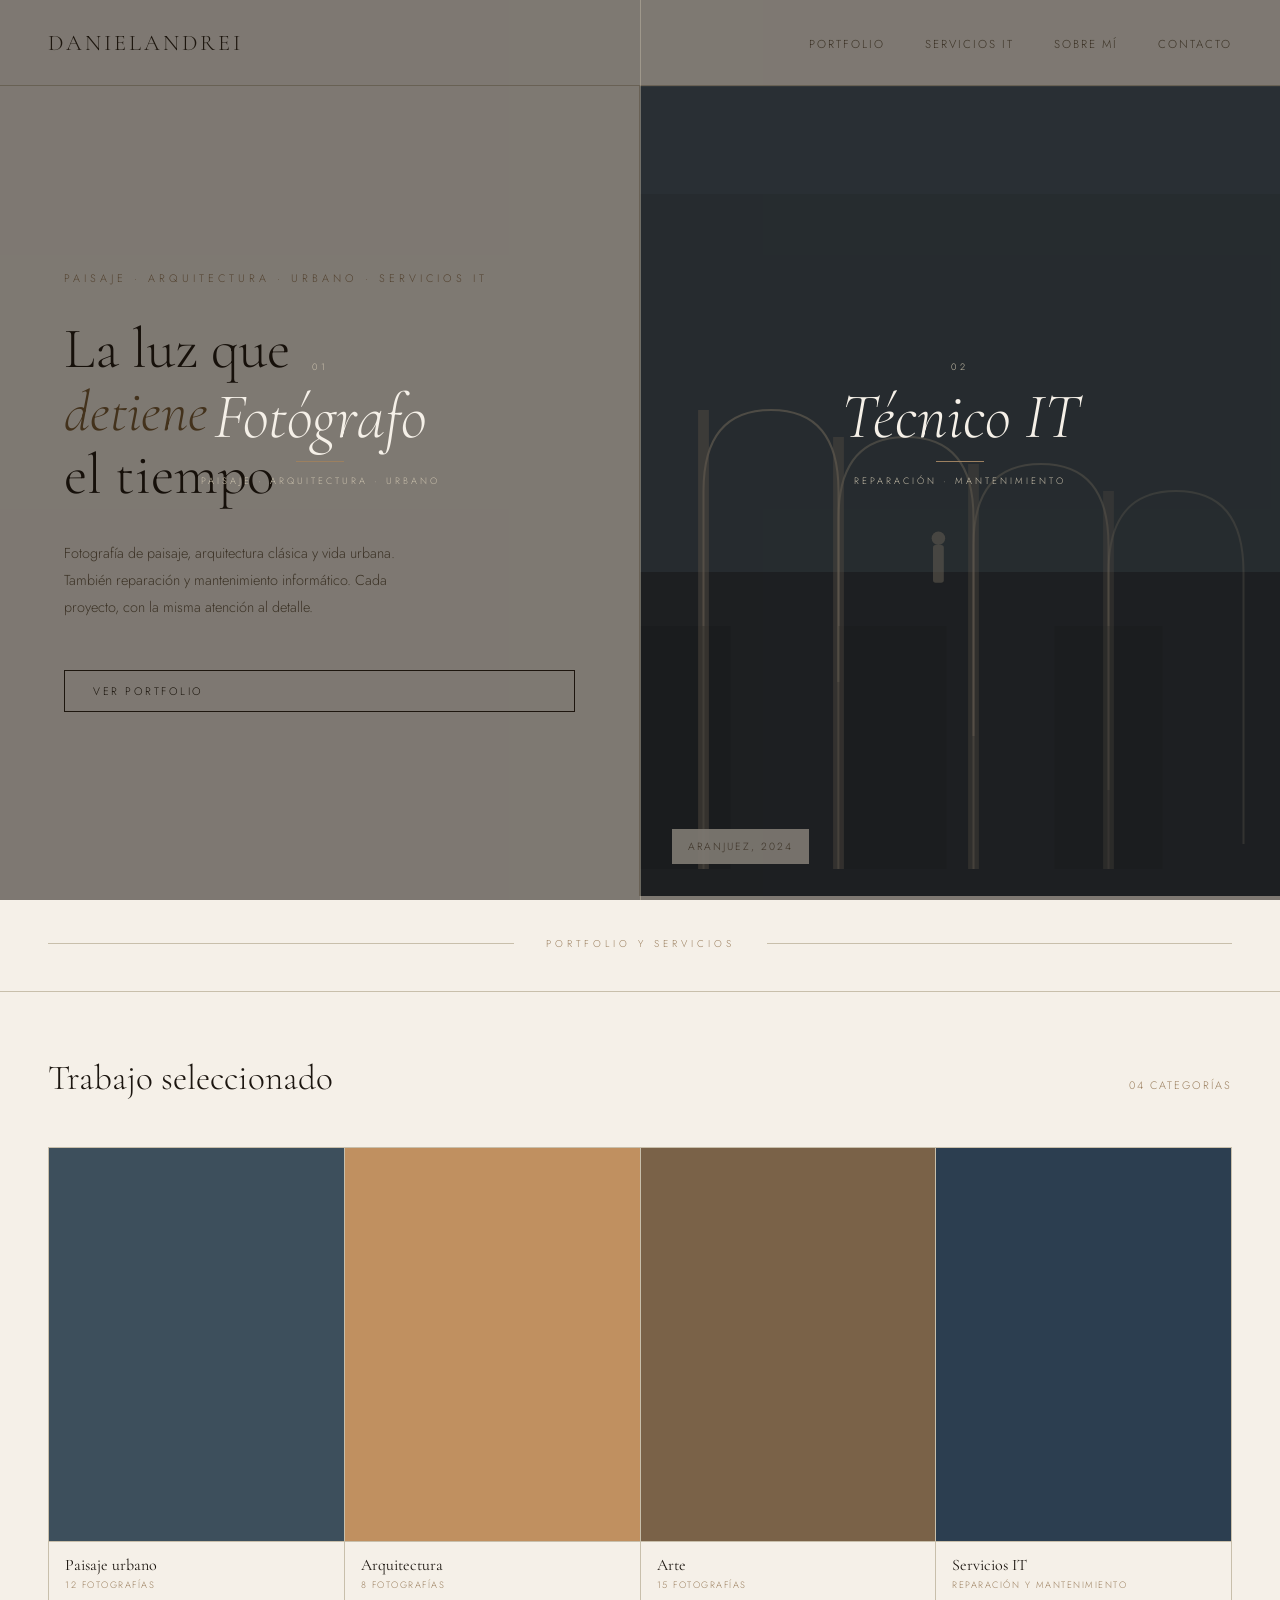
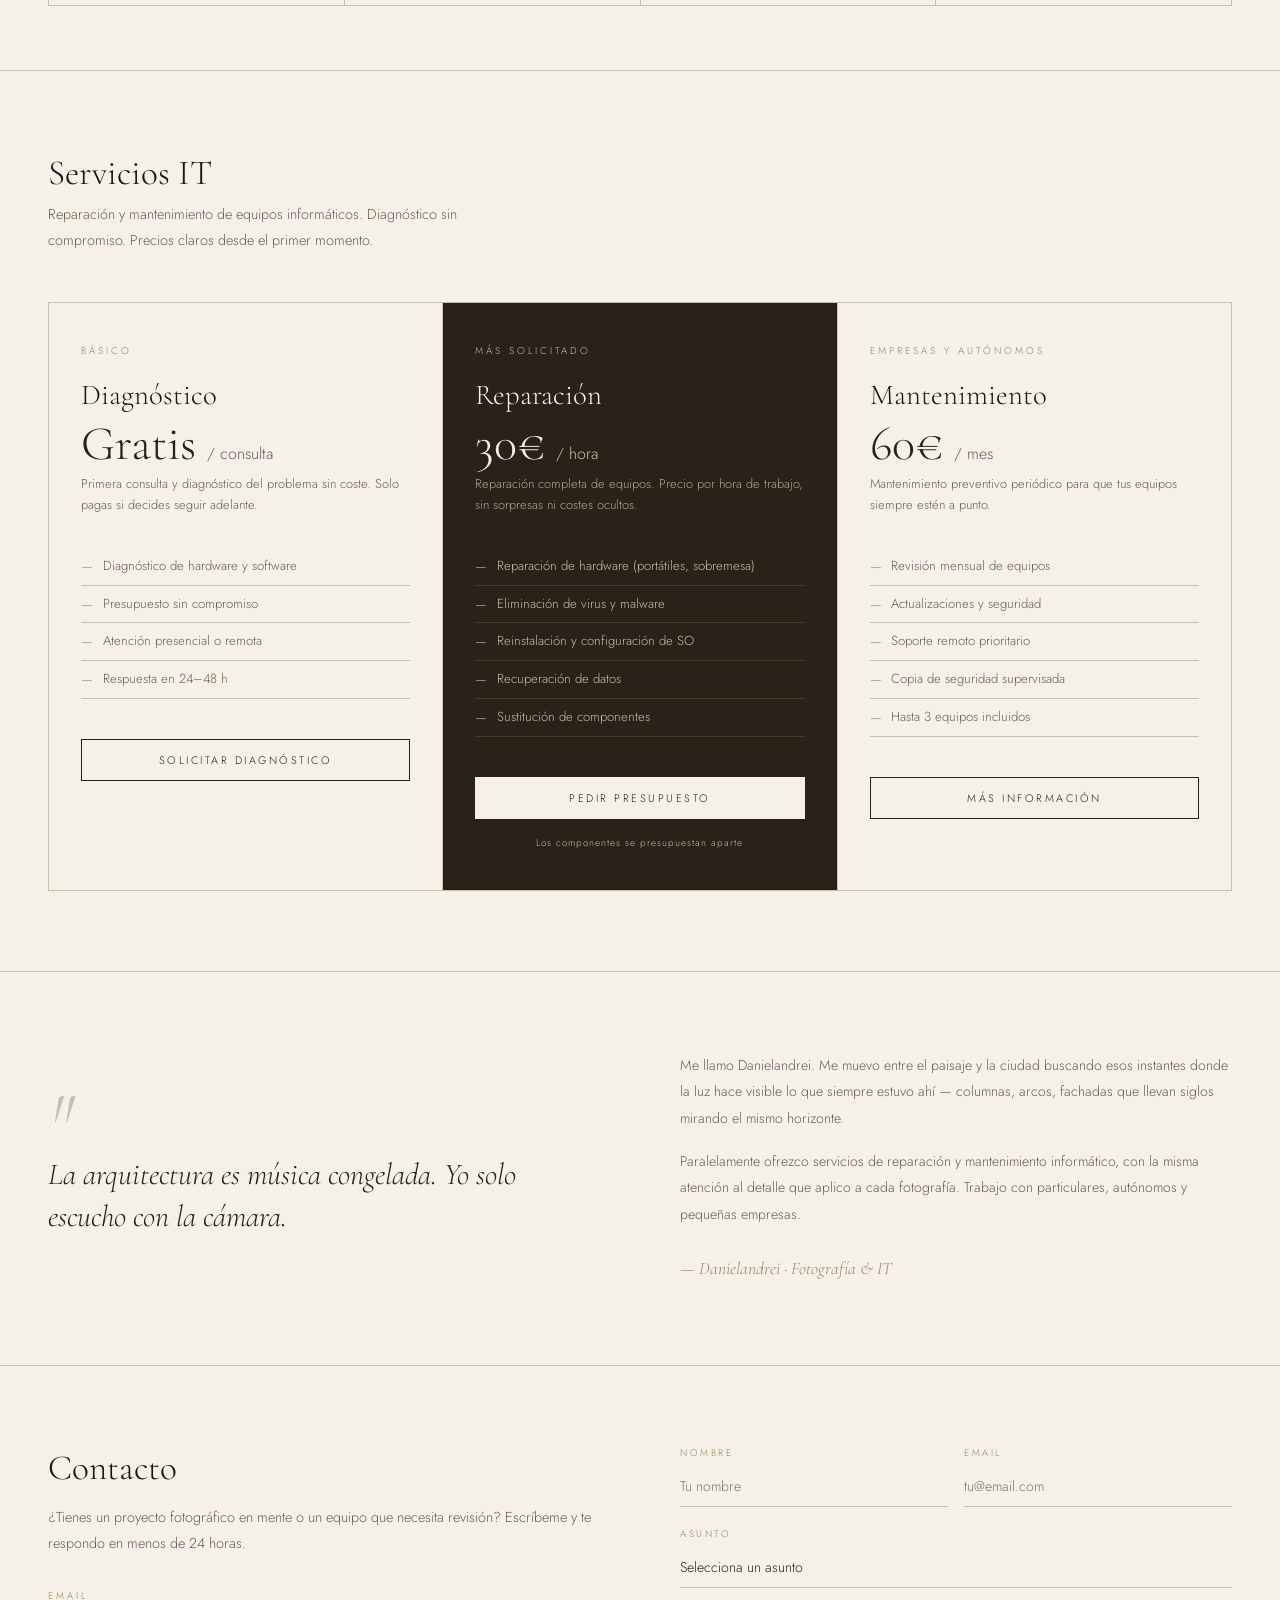
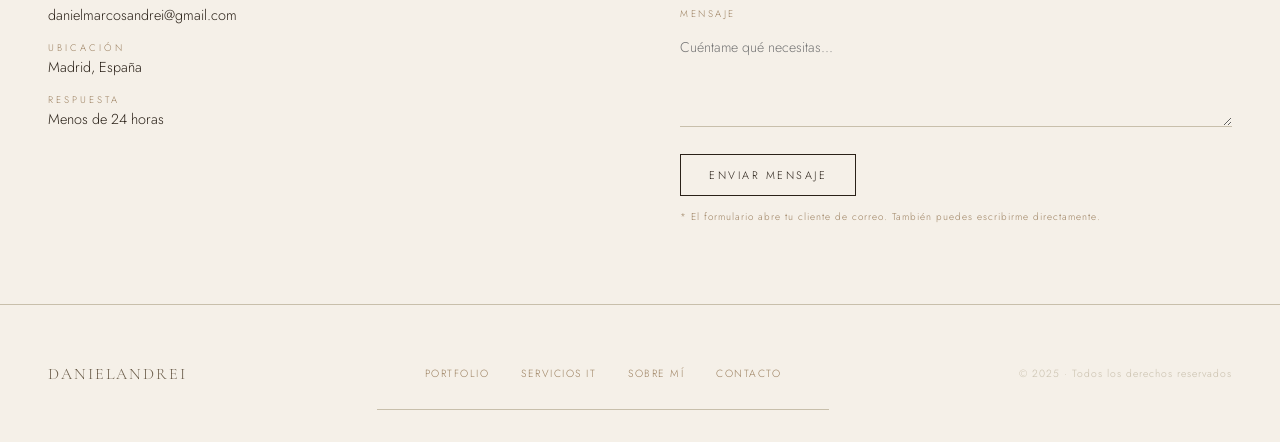
==== index.html @ fd605a36 "Photos" ====
<!DOCTYPE html>
<html lang="es">
<head>
  <meta charset="UTF-8" />
  <meta name="viewport" content="width=device-width, initial-scale=1.0" />
  <title>Danielandrei · Fotografía & Servicios IT</title>
  <meta name="description" content="Fotografía de paisaje, arquitectura y urbano. Servicios IT de reparación y mantenimiento. Danielandrei." />
  <link rel="preconnect" href="https://fonts.googleapis.com" />
  <link rel="preconnect" href="https://fonts.gstatic.com" crossorigin />
  <link href="https://fonts.googleapis.com/css2?family=Cormorant+Garamond:ital,wght@0,300;0,400;0,600;1,300;1,400&family=Jost:wght@300;400&display=swap" rel="stylesheet" />
  <style>
    *, *::before, *::after { margin: 0; padding: 0; box-sizing: border-box; }

    :root {
      --cream: #f5f0e8;
      --ink: #2a2118;
      --ink-light: #1c1610;
      --stone: #c8bfab;
      --warm: #9c8060;
      --sienna: #7a5c35;
      --muted: #6b5d4a;
    }

    html { scroll-behavior: smooth; }

    

    body {
      background: var(--cream);
      color: var(--ink);
      font-family: 'Jost', sans-serif;
      font-weight: 300;
      overflow-x: hidden;
    }

    /* ── NAV ── */
    nav {
      padding: 1.8rem 3rem;
      display: flex;
      justify-content: space-between;
      align-items: center;
      border-bottom: 1px solid var(--stone);
      position: sticky;
      top: 0;
      background: var(--cream);
      z-index: 100;
    }
    .nav-brand {
      font-family: 'Cormorant Garamond', serif;
      font-size: 1.4rem;
      font-weight: 300;
      letter-spacing: 3px;
      text-transform: uppercase;
      color: var(--ink);
      text-decoration: none;
    }
    .nav-links { display: flex; gap: 2.5rem; list-style: none; }
    .nav-links a {
      font-size: 0.72rem;
      letter-spacing: 2px;
      text-transform: uppercase;
      text-decoration: none;
      color: var(--muted);
      transition: color 0.3s;
    }
    .nav-links a:hover { color: var(--ink); }

    /* ── HERO ── */
    .hero {
      display: grid;
      grid-template-columns: 1fr 1fr;
      min-height: 90vh;
    }
    .hero-text {
      display: flex;
      flex-direction: column;
      justify-content: center;
      padding: 5rem 4rem;
      border-right: 1px solid var(--stone);
    }
    .eyebrow {
      font-size: 0.68rem;
      letter-spacing: 4px;
      text-transform: uppercase;
      color: var(--warm);
      margin-bottom: 2rem;
    }
    .hero-title {
      font-family: 'Cormorant Garamond', serif;
      font-size: clamp(2.8rem, 4.5vw, 4.5rem);
      font-weight: 300;
      line-height: 1.1;
      color: var(--ink-light);
      margin-bottom: 2rem;
    }
    .hero-title em { font-style: italic; color: var(--sienna); }
    .hero-desc {
      font-size: 0.9rem;
      line-height: 1.9;
      color: var(--muted);
      max-width: 340px;
      margin-bottom: 3rem;
    }
    .btn {
      display: inline-block;
      padding: 12px 28px;
      border: 1px solid var(--ink);
      font-size: 0.68rem;
      letter-spacing: 2.5px;
      text-transform: uppercase;
      color: var(--ink);
      text-decoration: none;
      cursor: pointer;
      background: transparent;
      transition: background 0.3s, color 0.3s;
      font-family: 'Jost', sans-serif;
      font-weight: 300;
    }
    .btn:hover { background: var(--ink); color: var(--cream); }
    .btn-filled {
      background: var(--ink);
      color: var(--cream);
    }
    .btn-filled:hover { background: #4a3828; border-color: #4a3828; }

    /* Hero visual */
    .hero-visual {
      position: relative;
      overflow: hidden;
      background: #3d4f5c;
      min-height: 500px;
    }
    .arch-svg { width: 100%; height: 100%; position: absolute; inset: 0; }
    .photo-caption {
      position: absolute;
      bottom: 2rem;
      left: 2rem;
      background: rgba(245,240,232,0.92);
      padding: 10px 16px;
      font-size: 0.65rem;
      letter-spacing: 2px;
      text-transform: uppercase;
      color: var(--muted);
    }
    @keyframes archDraw { from { stroke-dashoffset: 600; } to { stroke-dashoffset: 0; } }
    .arch-path {
      stroke-dasharray: 600;
      stroke-dashoffset: 600;
      animation: archDraw 2s ease forwards;
    }
    .arch-path:nth-child(1) { animation-delay: 0.2s; }
    .arch-path:nth-child(2) { animation-delay: 0.4s; }
    .arch-path:nth-child(3) { animation-delay: 0.6s; }
    .arch-path:nth-child(4) { animation-delay: 0.8s; }
    @keyframes scan { from { transform: translateY(-100%); } to { transform: translateY(500%); } }
    .scan-line {
      position: absolute; left: 0; right: 0; height: 1px;
      background: rgba(245,240,232,0.10);
      animation: scan 7s ease-in-out infinite;
      pointer-events: none; z-index: 2;
    }

    /* ── DIVIDER ── */
    .divider {
      padding: 2.5rem 3rem;
      display: flex;
      align-items: center;
      gap: 2rem;
      border-bottom: 1px solid var(--stone);
    }
    .divider-line { flex: 1; height: 1px; background: var(--stone); }
    .divider-text {
      font-size: 0.62rem;
      letter-spacing: 4px;
      text-transform: uppercase;
      color: var(--warm);
      white-space: nowrap;
    }

    /* ── SERIES / CATEGORÍAS ── */
    .series { padding: 4rem 3rem; }
    .series-header {
      display: flex;
      justify-content: space-between;
      align-items: baseline;
      margin-bottom: 3rem;
    }
    .section-title {
      font-family: 'Cormorant Garamond', serif;
      font-size: 2.2rem;
      font-weight: 300;
      color: var(--ink-light);
    }
    .series-count {
      font-size: 0.68rem;
      letter-spacing: 2px;
      text-transform: uppercase;
      color: var(--warm);
    }
    .series-grid {
      display: grid;
      grid-template-columns: repeat(4, 1fr);
      gap: 1px;
      background: var(--stone);
      border: 1px solid var(--stone);
    }
    .series-card {
      position: relative;
      overflow: hidden;
      cursor: pointer;
      background: var(--cream);
    }
    .series-card:hover .card-overlay { opacity: 1; }
    .series-card:hover .color-block { transform: scale(1.04); }
    .color-block {
      width: 100%;
      aspect-ratio: 3/4;
      transition: transform 0.6s ease;
      position: relative;
      overflow: hidden;
    }
    .card-1 .color-block {
      background: url('IMG/Benidorm.jpg') center/cover no-repeat;
      background-color: #3d4f5c;
    }
    .card-2 .color-block {
      background: url('IMG/Arquitectura.jpg') center/cover no-repeat;
      background-color: #c09060;
    }
    .card-3 .color-block {
      background: url('IMG/Fotografo.jpg') center/cover no-repeat;
      background-color: #7a6248;
    }
    .card-4 .color-block {
      background: url('IMG/Tecnico IT.jpg') center/cover no-repeat;
      background-color: #2c3e50;
    }
    .card-pattern { display: none; }
    .card-overlay {
      position: absolute; inset: 0;
      background: rgba(26,19,10,0.65);
      opacity: 0;
      transition: opacity 0.4s ease;
      display: flex; flex-direction: column;
      justify-content: flex-end;
      padding: 1.2rem;
    }
    .card-label {
      font-family: 'Cormorant Garamond', serif;
      font-size: 1.15rem;
      font-style: italic;
      color: var(--cream);
      margin-bottom: 0.3rem;
    }
    .card-sub {
      font-size: 0.58rem;
      letter-spacing: 2px;
      text-transform: uppercase;
      color: var(--stone);
    }
    .card-meta { padding: 0.85rem 1rem; border-top: 1px solid var(--stone); }
    .card-meta-title {
      font-family: 'Cormorant Garamond', serif;
      font-size: 1rem;
      font-weight: 400;
      color: var(--ink-light);
      margin-bottom: 3px;
    }
    .card-meta-sub {
      font-size: 0.58rem;
      letter-spacing: 1.5px;
      text-transform: uppercase;
      color: var(--warm);
    }

    /* ── PRECIOS IT ── */
    .pricing-section {
      padding: 5rem 3rem;
      border-top: 1px solid var(--stone);
    }
    .pricing-header { margin-bottom: 3rem; }
    .pricing-header .section-title { margin-bottom: 0.5rem; }
    .pricing-header p {
      font-size: 0.9rem;
      color: var(--muted);
      line-height: 1.8;
      max-width: 480px;
    }
    .pricing-grid {
      display: grid;
      grid-template-columns: repeat(3, 1fr);
      gap: 1px;
      background: var(--stone);
      border: 1px solid var(--stone);
    }
    .pricing-card {
      background: var(--cream);
      padding: 2.5rem 2rem;
      position: relative;
      transition: background 0.3s;
    }
    .pricing-card:hover { background: #eee8da; }
    .pricing-card.featured {
      background: var(--ink);
      color: var(--cream);
    }
    .pricing-card.featured:hover { background: #3a2e20; }
    .plan-label {
      font-size: 0.62rem;
      letter-spacing: 3px;
      text-transform: uppercase;
      color: var(--warm);
      margin-bottom: 1.2rem;
    }
    .pricing-card.featured .plan-label { color: var(--stone); }
    .plan-name {
      font-family: 'Cormorant Garamond', serif;
      font-size: 1.8rem;
      font-weight: 300;
      margin-bottom: 0.5rem;
      color: var(--ink-light);
    }
    .pricing-card.featured .plan-name { color: var(--cream); }
    .plan-price {
      font-family: 'Cormorant Garamond', serif;
      font-size: 3rem;
      font-weight: 300;
      line-height: 1;
      margin-bottom: 0.3rem;
      color: var(--ink);
    }
    .pricing-card.featured .plan-price { color: var(--cream); }
    .plan-price span {
      font-size: 1rem;
      font-family: 'Jost', sans-serif;
      font-weight: 300;
      color: var(--muted);
    }
    .pricing-card.featured .plan-price span { color: var(--stone); }
    .plan-desc {
      font-size: 0.8rem;
      color: var(--muted);
      margin-bottom: 2rem;
      line-height: 1.7;
    }
    .pricing-card.featured .plan-desc { color: #b0a898; }
    .plan-features { list-style: none; margin-bottom: 2.5rem; }
    .plan-features li {
      font-size: 0.82rem;
      color: var(--muted);
      padding: 0.5rem 0;
      border-bottom: 1px solid var(--stone);
      display: flex;
      gap: 0.6rem;
      align-items: flex-start;
      line-height: 1.5;
    }
    .pricing-card.featured .plan-features li { color: #c8bfab; border-bottom-color: #4a3828; }
    .plan-features li::before {
      content: '—';
      color: var(--warm);
      flex-shrink: 0;
      margin-top: 1px;
    }
    .pricing-card.featured .plan-features li::before { color: var(--stone); }
    .plan-note {
      font-size: 0.62rem;
      letter-spacing: 1px;
      color: var(--warm);
      text-align: center;
      margin-top: 1rem;
    }
    .pricing-card.featured .plan-note { color: var(--stone); }

    /* ── ABOUT ── */
    .about-strip {
      padding: 5rem 3rem;
      display: grid;
      grid-template-columns: 1fr 1fr;
      gap: 5rem;
      border-top: 1px solid var(--stone);
      align-items: center;
    }
    .about-quote {
      font-family: 'Cormorant Garamond', serif;
      font-size: 1.9rem;
      font-weight: 300;
      font-style: italic;
      line-height: 1.4;
      color: var(--ink);
    }
    .about-quote::before {
      content: '"';
      font-size: 5rem;
      line-height: 0.6;
      display: block;
      color: var(--stone);
      margin-bottom: 0.5rem;
    }
    .about-body { color: var(--muted); font-size: 0.88rem; line-height: 1.9; }
    .about-body p { margin-bottom: 1rem; }
    .about-sig {
      font-family: 'Cormorant Garamond', serif;
      font-size: 1.1rem;
      font-style: italic;
      color: var(--warm);
      margin-top: 1.5rem;
    }

    /* ── CONTACTO ── */
    .contact-section {
      padding: 5rem 3rem;
      border-top: 1px solid var(--stone);
      display: grid;
      grid-template-columns: 1fr 1fr;
      gap: 5rem;
      align-items: start;
    }
    .contact-info .section-title { margin-bottom: 1rem; }
    .contact-info p {
      font-size: 0.9rem;
      color: var(--muted);
      line-height: 1.8;
      margin-bottom: 2rem;
    }
    .contact-detail {
      display: flex;
      flex-direction: column;
      gap: 1rem;
    }
    .contact-item {
      display: flex;
      flex-direction: column;
      gap: 2px;
    }
    .contact-item-label {
      font-size: 0.6rem;
      letter-spacing: 3px;
      text-transform: uppercase;
      color: var(--warm);
    }
    .contact-item-val {
      font-size: 0.9rem;
      color: var(--ink);
    }
    /* Formulario */
    .contact-form { display: flex; flex-direction: column; gap: 1.2rem; }
    .form-row { display: grid; grid-template-columns: 1fr 1fr; gap: 1rem; }
    .form-group { display: flex; flex-direction: column; gap: 6px; }
    .form-group label {
      font-size: 0.6rem;
      letter-spacing: 2.5px;
      text-transform: uppercase;
      color: var(--warm);
    }
    .form-group input,
    .form-group textarea,
    .form-group select {
      background: transparent;
      border: none;
      border-bottom: 1px solid var(--stone);
      padding: 10px 0;
      font-family: 'Jost', sans-serif;
      font-size: 0.88rem;
      font-weight: 300;
      color: var(--ink);
      outline: none;
      transition: border-color 0.3s;
      width: 100%;
    }
    .form-group input:focus,
    .form-group textarea:focus,
    .form-group select:focus { border-bottom-color: var(--ink); }
    .form-group textarea { resize: vertical; min-height: 100px; }
    .form-group select { appearance: none; cursor: pointer; }
    .form-submit { margin-top: 0.5rem; }
    .form-note {
      font-size: 0.62rem;
      color: var(--warm);
      letter-spacing: 1px;
      margin-top: 0.8rem;
    }
    #form-success {
      display: none;
      padding: 1rem;
      border: 1px solid var(--stone);
      font-size: 0.82rem;
      color: var(--muted);
      font-style: italic;
    }

    /* ── FOOTER ── */
    footer {
      padding: 2rem 3rem;
      border-top: 1px solid var(--stone);
      display: flex;
      justify-content: space-between;
      align-items: center;
      flex-wrap: wrap;
      gap: 1rem;
    }
    .footer-brand {
      font-family: 'Cormorant Garamond', serif;
      font-size: 1rem;
      font-weight: 300;
      letter-spacing: 2px;
      text-transform: uppercase;
      color: var(--muted);
    }
    .footer-links { display: flex; gap: 2rem; }
    .footer-links a {
      font-size: 0.65rem;
      letter-spacing: 1.5px;
      text-transform: uppercase;
      text-decoration: none;
      color: var(--warm);
      transition: color 0.3s;
    }
    .footer-links a:hover { color: var(--ink); }
    .footer-copy { font-size: 0.65rem; color: var(--stone); letter-spacing: 1px; }

    /* ── ANIMACIONES ── */
    @keyframes fadeUp {
      from { opacity: 0; transform: translateY(20px); }
      to   { opacity: 1; transform: translateY(0); }
    }
    .fade-up { animation: fadeUp 0.8s ease both; }
    .fade-up-1 { animation-delay: 0.1s; }
    .fade-up-2 { animation-delay: 0.25s; }
    .fade-up-3 { animation-delay: 0.4s; }
    .fade-up-4 { animation-delay: 0.55s; }

    /* ── RESPONSIVE ── */
    @media (max-width: 900px) {
      nav { padding: 1.2rem 1.5rem; }
      .nav-links { gap: 1.5rem; }
      .hero { grid-template-columns: 1fr; }
      .hero-visual { min-height: 320px; }
      .hero-text { padding: 3rem 1.5rem; border-right: none; border-bottom: 1px solid var(--stone); }
      .series { padding: 3rem 1.5rem; }
      .series-grid { grid-template-columns: 1fr 1fr; }
      .pricing-grid { grid-template-columns: 1fr; }
      .about-strip { grid-template-columns: 1fr; gap: 2rem; padding: 3rem 1.5rem; }
      .contact-section { grid-template-columns: 1fr; gap: 2.5rem; padding: 3rem 1.5rem; }
      .form-row { grid-template-columns: 1fr; }
      .divider { padding: 2rem 1.5rem; }
      .pricing-section { padding: 3rem 1.5rem; }
      footer { padding: 1.5rem; flex-direction: column; align-items: flex-start; }
    }
    @media (max-width: 560px) {
      .series-grid { grid-template-columns: 1fr; }
      .nav-links { display: none; }
    }
  </style>
</head>

<body>

<!-- NAV -->
<nav>
  <a href="#" class="nav-brand">Danielandrei</a>
  <ul class="nav-links">
    <li><a href="#portfolio">Portfolio</a></li>
    <li><a href="#servicios-it">Servicios IT</a></li>
    <li><a href="#sobre-mi">Sobre mí</a></li>
    <li><a href="#contacto">Contacto</a></li>
  </ul>
</nav>

<!-- HERO -->
<section class="hero">
  <div class="hero-text">
    <p class="eyebrow fade-up fade-up-1">Paisaje · Arquitectura · Urbano · Servicios IT</p>
    <h1 class="hero-title fade-up fade-up-2">
      La luz que<br>
      <em>detiene</em><br>
      el tiempo
    </h1>
    <p class="hero-desc fade-up fade-up-3">
      Fotografía de paisaje, arquitectura clásica y vida urbana. También reparación y mantenimiento informático. Cada proyecto, con la misma atención al detalle.
    </p>
    <a href="#portfolio" class="btn fade-up fade-up-4">Ver portfolio</a>
  </div>
  <div class="hero-visual">
    <div class="scan-line"></div>
    <svg class="arch-svg" viewBox="0 0 500 600" preserveAspectRatio="xMidYMid slice" xmlns="http://www.w3.org/2000/svg">
      <rect width="500" height="600" fill="#3d4f5c"/>
      <rect x="0" y="360" width="500" height="240" fill="#2a3540"/>
      <rect x="0" y="0" width="500" height="80" fill="#4a6070" opacity="0.5"/>
      <path class="arch-path" d="M60 580 L60 300 Q60 240 110 240 Q160 240 160 300 L160 580" fill="none" stroke="#c8bfab" stroke-width="1.5" opacity="0.6"/>
      <path class="arch-path" d="M160 580 L160 320 Q160 260 210 260 Q260 260 260 320 L260 580" fill="none" stroke="#c8bfab" stroke-width="1.5" opacity="0.5"/>
      <path class="arch-path" d="M260 580 L260 340 Q260 280 310 280 Q360 280 360 340 L360 580" fill="none" stroke="#c8bfab" stroke-width="1.5" opacity="0.4"/>
      <path class="arch-path" d="M360 580 L360 360 Q360 300 410 300 Q460 300 460 360 L460 580" fill="none" stroke="#c8bfab" stroke-width="1.5" opacity="0.3"/>
      <rect x="0" y="400" width="80" height="180" fill="#1e2a32" opacity="0.5"/>
      <rect x="160" y="400" width="80" height="180" fill="#1e2a32" opacity="0.4"/>
      <rect x="320" y="400" width="80" height="180" fill="#1e2a32" opacity="0.35"/>
      <rect x="56" y="240" width="8" height="340" fill="#b0a090" opacity="0.4"/>
      <rect x="156" y="260" width="8" height="320" fill="#b0a090" opacity="0.35"/>
      <rect x="256" y="280" width="8" height="300" fill="#b0a090" opacity="0.3"/>
      <rect x="356" y="300" width="8" height="280" fill="#b0a090" opacity="0.25"/>
      <rect x="230" y="340" width="8" height="28" fill="#c8bfab" opacity="0.5" rx="2"/>
      <circle cx="234" cy="335" r="5" fill="#c8bfab" opacity="0.5"/>
    </svg>
    <div class="photo-caption">Aranjuez, 2024</div>
  </div>
</section>

<!-- DIVIDER -->
<div class="divider">
  <div class="divider-line"></div>
  <span class="divider-text">Portfolio y servicios</span>
  <div class="divider-line"></div>
</div>

<!-- SERIES / PORTFOLIO -->
<section class="series" id="portfolio">
  <div class="series-header">
    <h2 class="section-title">Trabajo seleccionado</h2>
    <span class="series-count">04 categorías</span>
  </div>
  <div class="series-grid">

    <!-- Urbano -->
    <div class="series-card card-1">
      <div class="color-block">
        <svg class="card-pattern" viewBox="0 0 200 260" preserveAspectRatio="xMidYMid slice" xmlns="http://www.w3.org/2000/svg">
          <rect width="200" height="260" fill="#3d4f5c"/>
          <rect x="0" y="180" width="200" height="80" fill="#2a3540"/>
          <rect x="10" y="110" width="14" height="70" fill="#4a6070"/>
          <rect x="26" y="90" width="10" height="90" fill="#5a7080"/>
          <rect x="38" y="100" width="16" height="80" fill="#4a6070"/>
          <rect x="56" y="70" width="12" height="110" fill="#6a8090"/>
          <rect x="70" y="95" width="18" height="85" fill="#4a6070"/>
          <rect x="90" y="55" width="10" height="125" fill="#7a9098"/>
          <rect x="102" y="80" width="14" height="100" fill="#5a7080"/>
          <rect x="118" y="115" width="18" height="65" fill="#4a6070"/>
          <rect x="138" y="75" width="12" height="105" fill="#6a8090"/>
          <rect x="152" y="60" width="16" height="120" fill="#7a9098"/>
          <rect x="170" y="100" width="14" height="80" fill="#5a7080"/>
        </svg>
        <div class="card-overlay">
          <div class="card-label">Ciudad vertical</div>
          <div class="card-sub">Benidorm · 2026</div>
        </div>
      </div>
      <div class="card-meta">
        <div class="card-meta-title">Paisaje urbano</div>
        <div class="card-meta-sub">12 fotografías</div>
      </div>
    </div>

    <!-- Arcos -->
    <div class="series-card card-2">
      <div class="color-block">
        <svg class="card-pattern" viewBox="0 0 200 260" preserveAspectRatio="xMidYMid slice" xmlns="http://www.w3.org/2000/svg">
          <rect width="200" height="260" fill="#c09060"/>
          <rect x="0" y="160" width="200" height="100" fill="#8a6030"/>
          <path d="M15 260 L15 120 Q15 90 40 90 Q65 90 65 120 L65 260" fill="none" stroke="#f5f0e8" stroke-width="2" opacity="0.5"/>
          <path d="M65 260 L65 135 Q65 105 90 105 Q115 105 115 135 L115 260" fill="none" stroke="#f5f0e8" stroke-width="1.5" opacity="0.4"/>
          <path d="M115 260 L115 150 Q115 120 140 120 Q165 120 165 150 L165 260" fill="none" stroke="#f5f0e8" stroke-width="1.2" opacity="0.3"/>
          <rect x="0" y="170" width="30" height="90" fill="#5a3a10" opacity="0.4"/>
          <rect x="65" y="180" width="30" height="80" fill="#5a3a10" opacity="0.35"/>
          <rect x="130" y="190" width="30" height="70" fill="#5a3a10" opacity="0.3"/>
        </svg>
        <div class="card-overlay">
          <div class="card-label">Luz y sombra</div>
          <div class="card-sub">Benidorm · 2026</div>
        </div>
      </div>
      <div class="card-meta">
        <div class="card-meta-title">Arquitectura</div>
        <div class="card-meta-sub">8 fotografías</div>
      </div>
    </div>

    <!-- Palacio -->
    <div class="series-card card-3">
      <div class="color-block">
        <svg class="card-pattern" viewBox="0 0 200 260" preserveAspectRatio="xMidYMid slice" xmlns="http://www.w3.org/2000/svg">
          <rect width="200" height="170" fill="#4a6090"/>
          <rect x="0" y="170" width="200" height="90" fill="#7a6248"/>
          <ellipse cx="60" cy="50" rx="70" ry="25" fill="#f5f0e8" opacity="0.6"/>
          <ellipse cx="155" cy="65" rx="50" ry="18" fill="#f5f0e8" opacity="0.4"/>
          <rect x="20" y="120" width="160" height="50" fill="#b87040"/>
          <rect x="80" y="90" width="40" height="30" fill="#c07840"/>
          <ellipse cx="100" cy="90" rx="20" ry="12" fill="#4a4050"/>
          <rect x="30" y="128" width="7" height="10" fill="#d4a070" opacity="0.6"/>
          <rect x="48" y="128" width="7" height="10" fill="#d4a070" opacity="0.6"/>
          <rect x="66" y="128" width="7" height="10" fill="#d4a070" opacity="0.6"/>
          <rect x="114" y="128" width="7" height="10" fill="#d4a070" opacity="0.6"/>
          <rect x="132" y="128" width="7" height="10" fill="#d4a070" opacity="0.6"/>
          <rect x="150" y="128" width="7" height="10" fill="#d4a070" opacity="0.6"/>
        </svg>
        <div class="card-overlay">
          <div class="card-label">Real sitio</div>
          <div class="card-sub">Aranjuez · 2026</div>
        </div>
      </div>
      <div class="card-meta">
        <div class="card-meta-title">Arte</div>
        <div class="card-meta-sub">15 fotografías</div>
      </div>
    </div>

    <!-- Servicios IT -->
    <div class="series-card card-4">
      <div class="color-block">
        <svg class="card-pattern" viewBox="0 0 200 260" preserveAspectRatio="xMidYMid slice" xmlns="http://www.w3.org/2000/svg">
          <rect width="200" height="260" fill="#2c3e50"/>
          <rect x="30" y="50" width="140" height="95" rx="4" fill="#1a2535"/>
          <rect x="38" y="58" width="124" height="79" fill="#0f1a28"/>
          <rect x="46" y="68" width="30" height="4" rx="1" fill="#5a8a6a" opacity="0.9"/>
          <rect x="46" y="68" width="100" height="4" rx="1" fill="#2a4535" opacity="0.5"/>
          <rect x="46" y="78" width="55" height="4" rx="1" fill="#8a7a3a" opacity="0.9"/>
          <rect x="46" y="78" width="100" height="4" rx="1" fill="#2a4535" opacity="0.5"/>
          <rect x="46" y="88" width="80" height="4" rx="1" fill="#5a8a6a" opacity="0.9"/>
          <rect x="46" y="88" width="100" height="4" rx="1" fill="#2a4535" opacity="0.5"/>
          <rect x="46" y="98" width="20" height="4" rx="1" fill="#8a4a3a" opacity="0.9"/>
          <rect x="46" y="98" width="100" height="4" rx="1" fill="#2a4535" opacity="0.5"/>
          <rect x="46" y="108" width="70" height="4" rx="1" fill="#5a8a6a" opacity="0.9"/>
          <rect x="46" y="108" width="100" height="4" rx="1" fill="#2a4535" opacity="0.5"/>
          <rect x="46" y="118" width="45" height="4" rx="1" fill="#8a7a3a" opacity="0.9"/>
          <rect x="46" y="118" width="100" height="4" rx="1" fill="#2a4535" opacity="0.5"/>
          <rect x="88" y="145" width="24" height="10" fill="#1a2535"/>
          <rect x="68" y="155" width="64" height="4" rx="2" fill="#1a2535"/>
          <rect x="52" y="175" width="5" height="50" rx="2" fill="#8a9aaa" opacity="0.85"/>
          <rect x="48" y="170" width="13" height="10" rx="2" fill="#6a7a8a" opacity="0.9"/>
          <rect x="53" y="222" width="3" height="8" rx="1" fill="#c8bfab" opacity="0.8"/>
          <rect x="95" y="172" width="10" height="42" rx="3" fill="#8a9aaa" opacity="0.85"/>
          <ellipse cx="100" cy="170" rx="10" ry="7" fill="#6a7a8a" opacity="0.9"/>
          <ellipse cx="100" cy="170" rx="5" ry="3.5" fill="#1a2535" opacity="0.8"/>
          <rect x="128" y="175" width="44" height="44" rx="3" fill="#1a2535" opacity="0.9"/>
          <rect x="132" y="179" width="36" height="36" rx="2" fill="#2a3a4a" opacity="0.9"/>
          <rect x="136" y="183" width="8" height="8" rx="1" fill="#4a6a8a" opacity="0.8"/>
          <rect x="148" y="183" width="8" height="8" rx="1" fill="#4a6a8a" opacity="0.8"/>
          <rect x="136" y="195" width="8" height="8" rx="1" fill="#4a6a8a" opacity="0.8"/>
          <rect x="148" y="195" width="8" height="8" rx="1" fill="#3a5a6a" opacity="0.6"/>
          <rect x="136" y="207" width="20" height="4" rx="1" fill="#5a7a8a" opacity="0.7"/>
          <rect x="126" y="183" width="4" height="2" rx="1" fill="#8a9aaa" opacity="0.6"/>
          <rect x="126" y="189" width="4" height="2" rx="1" fill="#8a9aaa" opacity="0.6"/>
          <rect x="126" y="195" width="4" height="2" rx="1" fill="#8a9aaa" opacity="0.6"/>
          <rect x="126" y="201" width="4" height="2" rx="1" fill="#8a9aaa" opacity="0.6"/>
          <rect x="172" y="183" width="4" height="2" rx="1" fill="#8a9aaa" opacity="0.6"/>
          <rect x="172" y="189" width="4" height="2" rx="1" fill="#8a9aaa" opacity="0.6"/>
          <rect x="172" y="195" width="4" height="2" rx="1" fill="#8a9aaa" opacity="0.6"/>
          <rect x="172" y="201" width="4" height="2" rx="1" fill="#8a9aaa" opacity="0.6"/>
          <circle cx="164" cy="228" r="4" fill="#5a8a6a" opacity="0.9">
            <animate attributeName="opacity" values="0.9;0.2;0.9" dur="1.8s" repeatCount="indefinite"/>
          </circle>
        </svg>
        <div class="card-overlay">
          <div class="card-label">Diagnóstico y reparación</div>
          <div class="card-sub">Hardware · Software · Equipos</div>
        </div>
      </div>
      <div class="card-meta">
        <div class="card-meta-title">Servicios IT</div>
        <div class="card-meta-sub">Reparación y mantenimiento</div>
      </div>
    </div>

  </div>
</section>

<!-- PRECIOS IT -->
<section class="pricing-section" id="servicios-it">
  <div class="pricing-header">
    <h2 class="section-title">Servicios IT</h2>
    <p>Reparación y mantenimiento de equipos informáticos. Diagnóstico sin compromiso. Precios claros desde el primer momento.</p>
  </div>
  <div class="pricing-grid">

    <div class="pricing-card">
      <div class="plan-label">Básico</div>
      <div class="plan-name">Diagnóstico</div>
      <div class="plan-price">Gratis <span>/ consulta</span></div>
      <p class="plan-desc">Primera consulta y diagnóstico del problema sin coste. Solo pagas si decides seguir adelante.</p>
      <ul class="plan-features">
        <li>Diagnóstico de hardware y software</li>
        <li>Presupuesto sin compromiso</li>
        <li>Atención presencial o remota</li>
        <li>Respuesta en 24–48 h</li>
      </ul>
      <a href="#contacto" class="btn" style="display:block; text-align:center;">Solicitar diagnóstico</a>
    </div>

    <div class="pricing-card featured">
      <div class="plan-label">Más solicitado</div>
      <div class="plan-name">Reparación</div>
      <div class="plan-price">30€ <span>/ hora</span></div>
      <p class="plan-desc">Reparación completa de equipos. Precio por hora de trabajo, sin sorpresas ni costes ocultos.</p>
      <ul class="plan-features">
        <li>Reparación de hardware (portátiles, sobremesa)</li>
        <li>Eliminación de virus y malware</li>
        <li>Reinstalación y configuración de SO</li>
        <li>Recuperación de datos</li>
        <li>Sustitución de componentes</li>
      </ul>
      <a href="#contacto" class="btn btn-filled" style="display:block; text-align:center; background:#f5f0e8; color:#2a2118; border-color:#f5f0e8;">Pedir presupuesto</a>
      <p class="plan-note">Los componentes se presupuestan aparte</p>
    </div>

    <div class="pricing-card">
      <div class="plan-label">Empresas y autónomos</div>
      <div class="plan-name">Mantenimiento</div>
      <div class="plan-price">60€ <span>/ mes</span></div>
      <p class="plan-desc">Mantenimiento preventivo periódico para que tus equipos siempre estén a punto.</p>
      <ul class="plan-features">
        <li>Revisión mensual de equipos</li>
        <li>Actualizaciones y seguridad</li>
        <li>Soporte remoto prioritario</li>
        <li>Copia de seguridad supervisada</li>
        <li>Hasta 3 equipos incluidos</li>
      </ul>
      <a href="#contacto" class="btn" style="display:block; text-align:center;">Más información</a>
    </div>

  </div>
</section>

<!-- ABOUT -->
<section class="about-strip" id="sobre-mi">
  <blockquote class="about-quote">
    La arquitectura es música congelada. Yo solo escucho con la cámara.
  </blockquote>
  <div class="about-body">
    <p>Me llamo Danielandrei. Me muevo entre el paisaje y la ciudad buscando esos instantes donde la luz hace visible lo que siempre estuvo ahí — columnas, arcos, fachadas que llevan siglos mirando el mismo horizonte.</p>
    <p>Paralelamente ofrezco servicios de reparación y mantenimiento informático, con la misma atención al detalle que aplico a cada fotografía. Trabajo con particulares, autónomos y pequeñas empresas.</p>
    <div class="about-sig">— Danielandrei · Fotografía & IT</div>
  </div>
</section>

<!-- CONTACTO -->
<section class="contact-section" id="contacto">
  <div class="contact-info">
    <h2 class="section-title">Contacto</h2>
    <p>¿Tienes un proyecto fotográfico en mente o un equipo que necesita revisión? Escríbeme y te respondo en menos de 24 horas.</p>
    <div class="contact-detail">
      <div class="contact-item">
        <span class="contact-item-label">Email</span>
        <span class="contact-item-val">danielmarcosandrei@gmail.com</span>
      </div>
      <div class="contact-item">
        <span class="contact-item-label">Ubicación</span>
        <span class="contact-item-val">Madrid, España</span>
      </div>
      <div class="contact-item">
        <span class="contact-item-label">Respuesta</span>
        <span class="contact-item-val">Menos de 24 horas</span>
      </div>
    </div>
  </div>

  <div>
    <form class="contact-form" id="contactForm">
      <div class="form-row">
        <div class="form-group">
          <label for="nombre">Nombre</label>
          <input type="text" id="nombre" name="nombre" placeholder="Tu nombre" required />
        </div>
        <div class="form-group">
          <label for="email">Email</label>
          <input type="email" id="email" name="email" placeholder="tu@email.com" required />
        </div>
      </div>
      <div class="form-group">
        <label for="asunto">Asunto</label>
        <select id="asunto" name="asunto">
          <option value="">Selecciona un asunto</option>
          <option value="fotografia">Proyecto fotográfico</option>
          <option value="reparacion">Reparación de equipo</option>
          <option value="mantenimiento">Mantenimiento IT</option>
          <option value="otro">Otro</option>
        </select>
      </div>
      <div class="form-group">
        <label for="mensaje">Mensaje</label>
        <textarea id="mensaje" name="mensaje" placeholder="Cuéntame qué necesitas..." required></textarea>
      </div>
      <div class="form-submit">
        <button type="submit" class="btn">Enviar mensaje</button>
        <p class="form-note">* El formulario abre tu cliente de correo. También puedes escribirme directamente.</p>
      </div>
    </form>
    <div id="form-success">Mensaje preparado. Se abrirá tu cliente de correo.</div>
  </div>
</section>

<!-- FOOTER -->
<footer>
  <span class="footer-brand">Danielandrei</span>
  <nav class="footer-links">
    <a href="#portfolio">Portfolio</a>
    <a href="#servicios-it">Servicios IT</a>
    <a href="#sobre-mi">Sobre mí</a>
    <a href="#contacto">Contacto</a>
  </nav>
  <span class="footer-copy">© 2025 · Todos los derechos reservados</span>
</footer>

<script>
  document.getElementById('contactForm').addEventListener('submit', function(e) {
    e.preventDefault();
    var nombre  = document.getElementById('nombre').value;
    var email   = document.getElementById('email').value;
    var asunto  = document.getElementById('asunto').value || 'Consulta';
    var mensaje = document.getElementById('mensaje').value;
    var body    = 'Nombre: ' + nombre + '\nEmail: ' + email + '\n\n' + mensaje;
    window.location.href = 'mailto:danielmarcosandrei@gmail.com'
      + '?subject=' + encodeURIComponent(asunto + ' - ' + nombre)
      + '&body='    + encodeURIComponent(body);
    document.getElementById('form-success').style.display = 'block';
  });

  // Fade-up al hacer scroll
  var observer = new IntersectionObserver(function(entries) {
    entries.forEach(function(entry) {
      if (entry.isIntersecting) {
        entry.target.style.opacity = '1';
        entry.target.style.transform = 'translateY(0)';
      }
    });
  }, { threshold: 0.1 });

  document.querySelectorAll('.series-card, .pricing-card, .about-strip, .contact-section').forEach(function(el) {
    el.style.opacity = '0';
    el.style.transform = 'translateY(20px)';
    el.style.transition = 'opacity 0.7s ease, transform 0.7s ease';
    observer.observe(el);
  });
</script>
<script src="loader.js"></script>
</body>
</html>
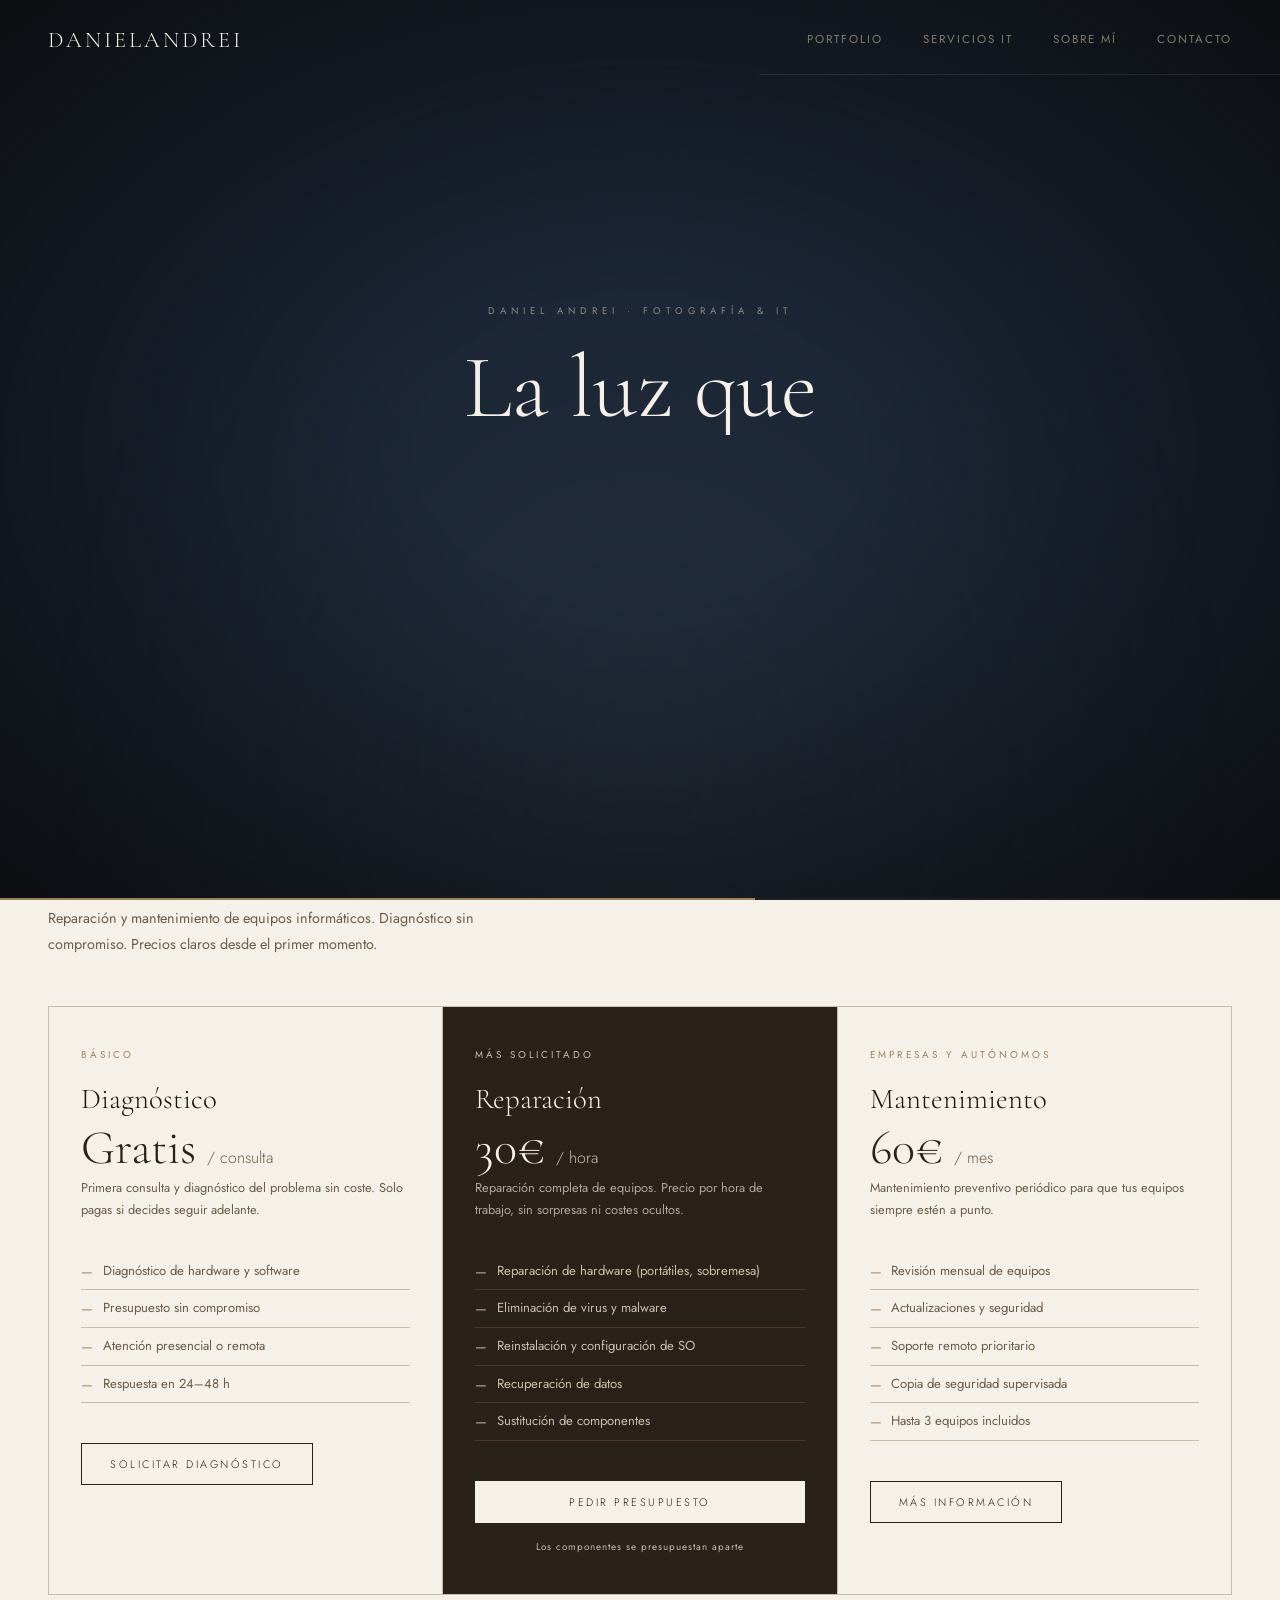
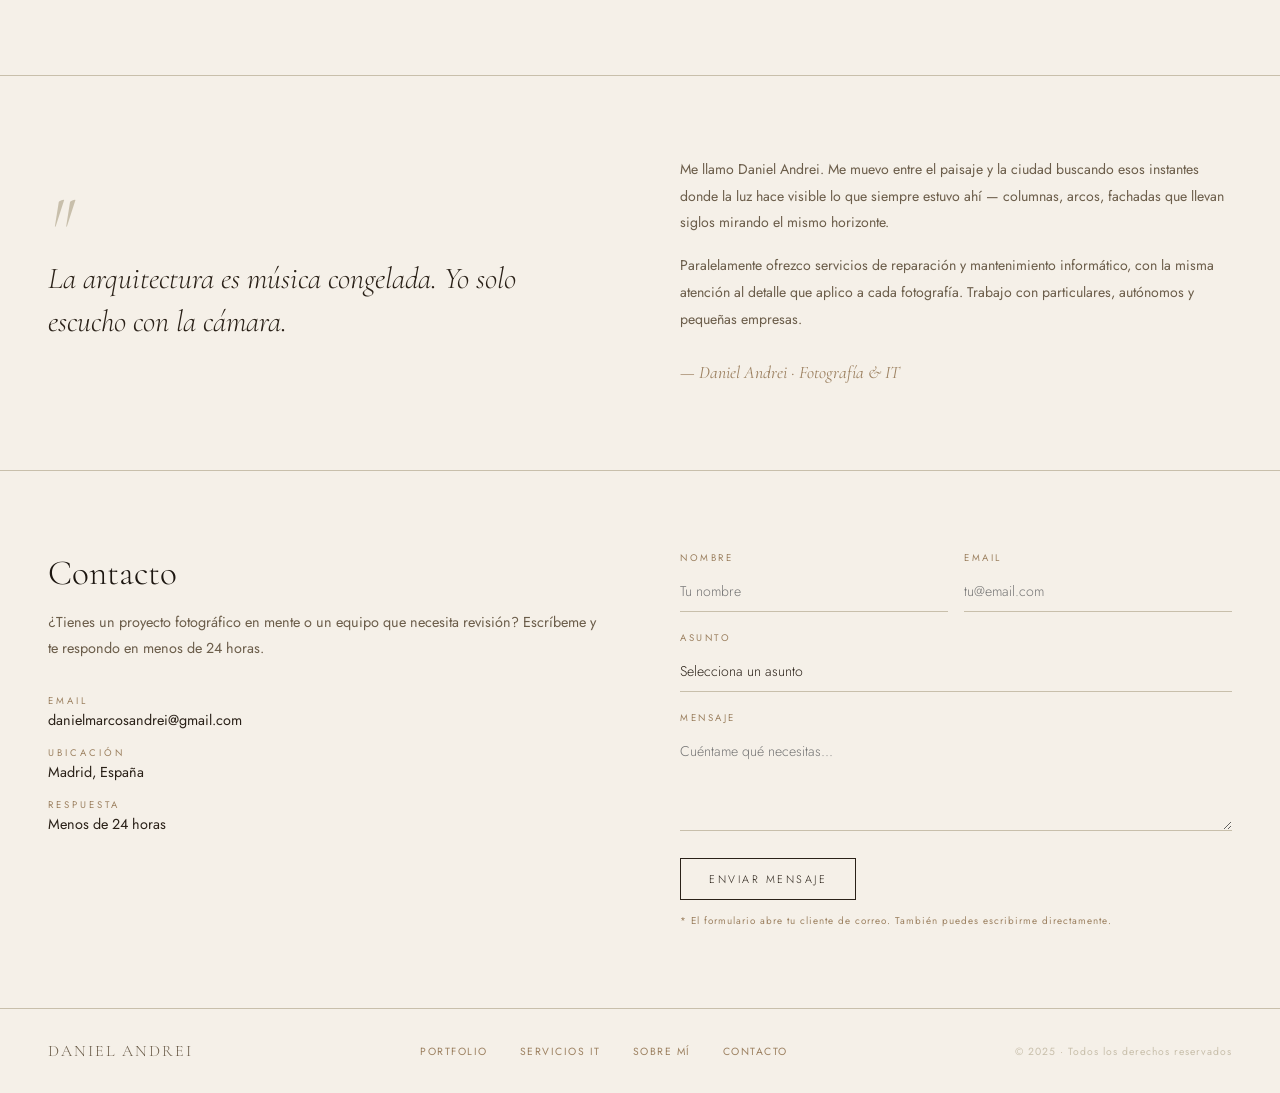
==== commit 5bea5575: "update" ====
--- a/index.html
+++ b/index.html
@@ -3,616 +3,198 @@
 <head>
   <meta charset="UTF-8" />
   <meta name="viewport" content="width=device-width, initial-scale=1.0" />
-  <title>Danielandrei · Fotografía & Servicios IT</title>
-  <meta name="description" content="Fotografía de paisaje, arquitectura y urbano. Servicios IT de reparación y mantenimiento. Danielandrei." />
+  <title>Daniel Andrei · Fotografía & Servicios IT</title>
+  <meta name="description" content="Fotografía de paisaje, arquitectura y urbano. Servicios IT de reparación y mantenimiento. Daniel Andrei." />
   <link rel="preconnect" href="https://fonts.googleapis.com" />
   <link rel="preconnect" href="https://fonts.gstatic.com" crossorigin />
   <link href="https://fonts.googleapis.com/css2?family=Cormorant+Garamond:ital,wght@0,300;0,400;0,600;1,300;1,400&family=Jost:wght@300;400&display=swap" rel="stylesheet" />
+  <link rel="stylesheet" href="styles.css" />
   <style>
-    *, *::before, *::after { margin: 0; padding: 0; box-sizing: border-box; }
-
-    :root {
-      --cream: #f5f0e8;
-      --ink: #2a2118;
-      --ink-light: #1c1610;
-      --stone: #c8bfab;
-      --warm: #9c8060;
-      --sienna: #7a5c35;
-      --muted: #6b5d4a;
-    }
-
-    html { scroll-behavior: smooth; }
-
-    
-
-    body {
-      background: var(--cream);
-      color: var(--ink);
-      font-family: 'Jost', sans-serif;
-      font-weight: 300;
-      overflow-x: hidden;
-    }
-
-    /* ── NAV ── */
-    nav {
-      padding: 1.8rem 3rem;
-      display: flex;
-      justify-content: space-between;
-      align-items: center;
-      border-bottom: 1px solid var(--stone);
-      position: sticky;
-      top: 0;
-      background: var(--cream);
-      z-index: 100;
-    }
-    .nav-brand {
-      font-family: 'Cormorant Garamond', serif;
-      font-size: 1.4rem;
-      font-weight: 300;
-      letter-spacing: 3px;
-      text-transform: uppercase;
-      color: var(--ink);
-      text-decoration: none;
-    }
-    .nav-links { display: flex; gap: 2.5rem; list-style: none; }
-    .nav-links a {
-      font-size: 0.72rem;
-      letter-spacing: 2px;
-      text-transform: uppercase;
-      text-decoration: none;
-      color: var(--muted);
-      transition: color 0.3s;
-    }
-    .nav-links a:hover { color: var(--ink); }
-
-    /* ── HERO ── */
-    .hero {
-      display: grid;
-      grid-template-columns: 1fr 1fr;
-      min-height: 90vh;
-    }
-    .hero-text {
-      display: flex;
-      flex-direction: column;
-      justify-content: center;
-      padding: 5rem 4rem;
-      border-right: 1px solid var(--stone);
-    }
-    .eyebrow {
-      font-size: 0.68rem;
-      letter-spacing: 4px;
-      text-transform: uppercase;
-      color: var(--warm);
-      margin-bottom: 2rem;
-    }
-    .hero-title {
-      font-family: 'Cormorant Garamond', serif;
-      font-size: clamp(2.8rem, 4.5vw, 4.5rem);
-      font-weight: 300;
-      line-height: 1.1;
-      color: var(--ink-light);
-      margin-bottom: 2rem;
-    }
-    .hero-title em { font-style: italic; color: var(--sienna); }
-    .hero-desc {
-      font-size: 0.9rem;
-      line-height: 1.9;
-      color: var(--muted);
-      max-width: 340px;
-      margin-bottom: 3rem;
-    }
-    .btn {
-      display: inline-block;
-      padding: 12px 28px;
-      border: 1px solid var(--ink);
-      font-size: 0.68rem;
-      letter-spacing: 2.5px;
-      text-transform: uppercase;
-      color: var(--ink);
-      text-decoration: none;
-      cursor: pointer;
+    #hero-immersive {
+      position: fixed; top: 0; left: 0; width: 100%; height: 100vh;
+      min-height: 600px; overflow: hidden; background: #0c0905;
+      cursor: pointer; /* Indicar que es clickeable */
+      z-index: 1000;
+    }
+    #hero-immersive .nav-brand {
+      position: absolute; top: 0; left: 0; z-index: 50;
+      color: #f5f0e8;
+      padding: 1.6rem 3rem;
+    }
+    #hero-immersive nav {
+      position: absolute; top: 0; right: 0; z-index: 50;
       background: transparent;
-      transition: background 0.3s, color 0.3s;
-      font-family: 'Jost', sans-serif;
-      font-weight: 300;
-    }
-    .btn:hover { background: var(--ink); color: var(--cream); }
-    .btn-filled {
-      background: var(--ink);
-      color: var(--cream);
-    }
-    .btn-filled:hover { background: #4a3828; border-color: #4a3828; }
-
-    /* Hero visual */
-    .hero-visual {
-      position: relative;
-      overflow: hidden;
-      background: #3d4f5c;
-      min-height: 500px;
-    }
-    .arch-svg { width: 100%; height: 100%; position: absolute; inset: 0; }
-    .photo-caption {
-      position: absolute;
-      bottom: 2rem;
-      left: 2rem;
-      background: rgba(245,240,232,0.92);
-      padding: 10px 16px;
-      font-size: 0.65rem;
-      letter-spacing: 2px;
-      text-transform: uppercase;
-      color: var(--muted);
-    }
-    @keyframes archDraw { from { stroke-dashoffset: 600; } to { stroke-dashoffset: 0; } }
-    .arch-path {
-      stroke-dasharray: 600;
-      stroke-dashoffset: 600;
-      animation: archDraw 2s ease forwards;
-    }
-    .arch-path:nth-child(1) { animation-delay: 0.2s; }
-    .arch-path:nth-child(2) { animation-delay: 0.4s; }
-    .arch-path:nth-child(3) { animation-delay: 0.6s; }
-    .arch-path:nth-child(4) { animation-delay: 0.8s; }
-    @keyframes scan { from { transform: translateY(-100%); } to { transform: translateY(500%); } }
-    .scan-line {
-      position: absolute; left: 0; right: 0; height: 1px;
-      background: rgba(245,240,232,0.10);
-      animation: scan 7s ease-in-out infinite;
-      pointer-events: none; z-index: 2;
-    }
-
-    /* ── DIVIDER ── */
-    .divider {
-      padding: 2.5rem 3rem;
+      border-bottom: 1px solid rgba(200,191,171,0.12);
+      padding: 1.6rem 3rem;
       display: flex;
       align-items: center;
-      gap: 2rem;
-      border-bottom: 1px solid var(--stone);
-    }
-    .divider-line { flex: 1; height: 1px; background: var(--stone); }
-    .divider-text {
-      font-size: 0.62rem;
-      letter-spacing: 4px;
-      text-transform: uppercase;
-      color: var(--warm);
-      white-space: nowrap;
-    }
-
-    /* ── SERIES / CATEGORÍAS ── */
-    .series { padding: 4rem 3rem; }
-    .series-header {
-      display: flex;
-      justify-content: space-between;
-      align-items: baseline;
-      margin-bottom: 3rem;
-    }
-    .section-title {
+    }
+    #hero-immersive .nav-links a { color: rgba(200,191,171,0.6); }
+    #hero-immersive .nav-links a:hover { color: #f5f0e8; }
+    .ir-capa {
+      position: absolute; inset: 0;
+      will-change: transform, opacity;
+      transform-origin: center center;
+    }
+    #ir-cielo {
+      background: #1a2535; transform: scale(1.8); opacity: 0;
+      transition: transform 3s cubic-bezier(0.16,1,0.3,1), opacity 1.2s ease;
+    }
+    #ir-foto {
+      background-image: url('Img/urbano.jpg');
+      background-size: cover;
+      background-position: center;
+      transform: scale(2.2); opacity: 0;
+      transition: transform 3s cubic-bezier(0.16,1,0.3,1) 0.1s, opacity 1s ease 0.1s;
+    }
+    #ir-niebla {
+      background: radial-gradient(ellipse at 50% 85%, rgba(42,52,65,0.55) 0%, transparent 65%);
+      transform: scale(1.4) translateY(40px); opacity: 0;
+      transition: transform 3.2s cubic-bezier(0.16,1,0.3,1) 0.3s, opacity 1.5s ease 0.3s;
+    }
+    #ir-vignette {
+      background: radial-gradient(ellipse at 50% 50%, transparent 25%, rgba(8,6,4,0.72) 100%);
+      opacity: 0; transition: opacity 1.6s ease 0.5s;
+    }
+    .ir-mask {
+      position: absolute; background: #0c0905; z-index: 20;
+      transition: transform 1.5s cubic-bezier(0.76,0,0.24,1);
+    }
+    #ir-tl { top:0; left:0;   width:50%; height:50%; transform-origin: top left; }
+    #ir-tr { top:0; right:0;  width:50%; height:50%; transform-origin: top right; }
+    #ir-bl { bottom:0; left:0;  width:50%; height:50%; transform-origin: bottom left; }
+    #ir-br { bottom:0; right:0; width:50%; height:50%; transform-origin: bottom right; }
+    #ir-tl.ir-open { transform: translate(-100%,-100%); }
+    #ir-tr.ir-open { transform: translate(100%,-100%); }
+    #ir-bl.ir-open { transform: translate(-100%,100%); }
+    #ir-br.ir-open { transform: translate(100%,100%); }
+    #ir-cruz {
+      position: absolute; inset: 0; z-index: 25;
+      display: flex; align-items: center; justify-content: center;
+      pointer-events: none;
+    }
+    .ir-cruz-h, .ir-cruz-v {
+      position: absolute; background: rgba(200,191,171,0.3);
+      transition: opacity 0.5s ease 1.2s;
+    }
+    .ir-cruz-h { width: 36px; height: 1px; }
+    .ir-cruz-v { width: 1px; height: 36px; }
+    #ir-cruz.ir-hide .ir-cruz-h,
+    #ir-cruz.ir-hide .ir-cruz-v { opacity: 0; }
+    #ir-texto {
+      position: absolute; inset: 0; z-index: 30;
+      display: flex; flex-direction: column;
+      align-items: center; justify-content: center; gap: 0;
+      pointer-events: none;
+    }
+    .ir-eyebrow {
+      font-size: 0.6rem; letter-spacing: 5px; text-transform: uppercase;
+      color: rgba(200,191,171,0.65); margin-bottom: 1.4rem;
+      opacity: 0; transform: translateY(10px);
+      transition: opacity 0.8s ease, transform 0.8s ease;
+    }
+    .ir-clip { overflow: hidden; line-height: 1.05; }
+    .ir-linea {
+      display: block;
       font-family: 'Cormorant Garamond', serif;
-      font-size: 2.2rem;
-      font-weight: 300;
-      color: var(--ink-light);
-    }
-    .series-count {
-      font-size: 0.68rem;
-      letter-spacing: 2px;
-      text-transform: uppercase;
-      color: var(--warm);
-    }
-    .series-grid {
-      display: grid;
-      grid-template-columns: repeat(4, 1fr);
-      gap: 1px;
-      background: var(--stone);
-      border: 1px solid var(--stone);
-    }
-    .series-card {
-      position: relative;
-      overflow: hidden;
-      cursor: pointer;
-      background: var(--cream);
-    }
-    .series-card:hover .card-overlay { opacity: 1; }
-    .series-card:hover .color-block { transform: scale(1.04); }
-    .color-block {
-      width: 100%;
-      aspect-ratio: 3/4;
-      transition: transform 0.6s ease;
-      position: relative;
-      overflow: hidden;
-    }
-    .card-1 .color-block {
-      background: url('IMG/Benidorm.jpg') center/cover no-repeat;
-      background-color: #3d4f5c;
-    }
-    .card-2 .color-block {
-      background: url('IMG/Arquitectura.jpg') center/cover no-repeat;
-      background-color: #c09060;
-    }
-    .card-3 .color-block {
-      background: url('IMG/Fotografo.jpg') center/cover no-repeat;
-      background-color: #7a6248;
-    }
-    .card-4 .color-block {
-      background: url('IMG/Tecnico IT.jpg') center/cover no-repeat;
-      background-color: #2c3e50;
-    }
-    .card-pattern { display: none; }
-    .card-overlay {
-      position: absolute; inset: 0;
-      background: rgba(26,19,10,0.65);
-      opacity: 0;
-      transition: opacity 0.4s ease;
-      display: flex; flex-direction: column;
-      justify-content: flex-end;
-      padding: 1.2rem;
-    }
-    .card-label {
-      font-family: 'Cormorant Garamond', serif;
-      font-size: 1.15rem;
-      font-style: italic;
-      color: var(--cream);
-      margin-bottom: 0.3rem;
-    }
-    .card-sub {
-      font-size: 0.58rem;
-      letter-spacing: 2px;
-      text-transform: uppercase;
-      color: var(--stone);
-    }
-    .card-meta { padding: 0.85rem 1rem; border-top: 1px solid var(--stone); }
-    .card-meta-title {
-      font-family: 'Cormorant Garamond', serif;
-      font-size: 1rem;
-      font-weight: 400;
-      color: var(--ink-light);
-      margin-bottom: 3px;
-    }
-    .card-meta-sub {
-      font-size: 0.58rem;
-      letter-spacing: 1.5px;
-      text-transform: uppercase;
-      color: var(--warm);
-    }
-
-    /* ── PRECIOS IT ── */
-    .pricing-section {
-      padding: 5rem 3rem;
-      border-top: 1px solid var(--stone);
-    }
-    .pricing-header { margin-bottom: 3rem; }
-    .pricing-header .section-title { margin-bottom: 0.5rem; }
-    .pricing-header p {
-      font-size: 0.9rem;
-      color: var(--muted);
-      line-height: 1.8;
-      max-width: 480px;
-    }
-    .pricing-grid {
-      display: grid;
-      grid-template-columns: repeat(3, 1fr);
-      gap: 1px;
-      background: var(--stone);
-      border: 1px solid var(--stone);
-    }
-    .pricing-card {
-      background: var(--cream);
-      padding: 2.5rem 2rem;
-      position: relative;
-      transition: background 0.3s;
-    }
-    .pricing-card:hover { background: #eee8da; }
-    .pricing-card.featured {
-      background: var(--ink);
-      color: var(--cream);
-    }
-    .pricing-card.featured:hover { background: #3a2e20; }
-    .plan-label {
-      font-size: 0.62rem;
-      letter-spacing: 3px;
-      text-transform: uppercase;
-      color: var(--warm);
-      margin-bottom: 1.2rem;
-    }
-    .pricing-card.featured .plan-label { color: var(--stone); }
-    .plan-name {
-      font-family: 'Cormorant Garamond', serif;
-      font-size: 1.8rem;
-      font-weight: 300;
-      margin-bottom: 0.5rem;
-      color: var(--ink-light);
-    }
-    .pricing-card.featured .plan-name { color: var(--cream); }
-    .plan-price {
-      font-family: 'Cormorant Garamond', serif;
-      font-size: 3rem;
-      font-weight: 300;
-      line-height: 1;
-      margin-bottom: 0.3rem;
-      color: var(--ink);
-    }
-    .pricing-card.featured .plan-price { color: var(--cream); }
-    .plan-price span {
-      font-size: 1rem;
-      font-family: 'Jost', sans-serif;
-      font-weight: 300;
-      color: var(--muted);
-    }
-    .pricing-card.featured .plan-price span { color: var(--stone); }
-    .plan-desc {
-      font-size: 0.8rem;
-      color: var(--muted);
-      margin-bottom: 2rem;
-      line-height: 1.7;
-    }
-    .pricing-card.featured .plan-desc { color: #b0a898; }
-    .plan-features { list-style: none; margin-bottom: 2.5rem; }
-    .plan-features li {
-      font-size: 0.82rem;
-      color: var(--muted);
-      padding: 0.5rem 0;
-      border-bottom: 1px solid var(--stone);
-      display: flex;
-      gap: 0.6rem;
-      align-items: flex-start;
-      line-height: 1.5;
-    }
-    .pricing-card.featured .plan-features li { color: #c8bfab; border-bottom-color: #4a3828; }
-    .plan-features li::before {
-      content: '—';
-      color: var(--warm);
-      flex-shrink: 0;
-      margin-top: 1px;
-    }
-    .pricing-card.featured .plan-features li::before { color: var(--stone); }
-    .plan-note {
-      font-size: 0.62rem;
-      letter-spacing: 1px;
-      color: var(--warm);
-      text-align: center;
-      margin-top: 1rem;
-    }
-    .pricing-card.featured .plan-note { color: var(--stone); }
-
-    /* ── ABOUT ── */
-    .about-strip {
-      padding: 5rem 3rem;
-      display: grid;
-      grid-template-columns: 1fr 1fr;
-      gap: 5rem;
-      border-top: 1px solid var(--stone);
-      align-items: center;
-    }
-    .about-quote {
-      font-family: 'Cormorant Garamond', serif;
-      font-size: 1.9rem;
-      font-weight: 300;
-      font-style: italic;
-      line-height: 1.4;
-      color: var(--ink);
-    }
-    .about-quote::before {
-      content: '"';
-      font-size: 5rem;
-      line-height: 0.6;
-      display: block;
-      color: var(--stone);
-      margin-bottom: 0.5rem;
-    }
-    .about-body { color: var(--muted); font-size: 0.88rem; line-height: 1.9; }
-    .about-body p { margin-bottom: 1rem; }
-    .about-sig {
-      font-family: 'Cormorant Garamond', serif;
-      font-size: 1.1rem;
-      font-style: italic;
-      color: var(--warm);
-      margin-top: 1.5rem;
-    }
-
-    /* ── CONTACTO ── */
-    .contact-section {
-      padding: 5rem 3rem;
-      border-top: 1px solid var(--stone);
-      display: grid;
-      grid-template-columns: 1fr 1fr;
-      gap: 5rem;
-      align-items: start;
-    }
-    .contact-info .section-title { margin-bottom: 1rem; }
-    .contact-info p {
-      font-size: 0.9rem;
-      color: var(--muted);
-      line-height: 1.8;
-      margin-bottom: 2rem;
-    }
-    .contact-detail {
-      display: flex;
-      flex-direction: column;
-      gap: 1rem;
-    }
-    .contact-item {
-      display: flex;
-      flex-direction: column;
-      gap: 2px;
-    }
-    .contact-item-label {
-      font-size: 0.6rem;
-      letter-spacing: 3px;
-      text-transform: uppercase;
-      color: var(--warm);
-    }
-    .contact-item-val {
-      font-size: 0.9rem;
-      color: var(--ink);
-    }
-    /* Formulario */
-    .contact-form { display: flex; flex-direction: column; gap: 1.2rem; }
-    .form-row { display: grid; grid-template-columns: 1fr 1fr; gap: 1rem; }
-    .form-group { display: flex; flex-direction: column; gap: 6px; }
-    .form-group label {
-      font-size: 0.6rem;
-      letter-spacing: 2.5px;
-      text-transform: uppercase;
-      color: var(--warm);
-    }
-    .form-group input,
-    .form-group textarea,
-    .form-group select {
-      background: transparent;
-      border: none;
-      border-bottom: 1px solid var(--stone);
-      padding: 10px 0;
-      font-family: 'Jost', sans-serif;
-      font-size: 0.88rem;
-      font-weight: 300;
-      color: var(--ink);
-      outline: none;
-      transition: border-color 0.3s;
-      width: 100%;
-    }
-    .form-group input:focus,
-    .form-group textarea:focus,
-    .form-group select:focus { border-bottom-color: var(--ink); }
-    .form-group textarea { resize: vertical; min-height: 100px; }
-    .form-group select { appearance: none; cursor: pointer; }
-    .form-submit { margin-top: 0.5rem; }
-    .form-note {
-      font-size: 0.62rem;
-      color: var(--warm);
-      letter-spacing: 1px;
-      margin-top: 0.8rem;
-    }
-    #form-success {
-      display: none;
-      padding: 1rem;
-      border: 1px solid var(--stone);
-      font-size: 0.82rem;
-      color: var(--muted);
-      font-style: italic;
-    }
-
-    /* ── FOOTER ── */
-    footer {
-      padding: 2rem 3rem;
-      border-top: 1px solid var(--stone);
-      display: flex;
-      justify-content: space-between;
-      align-items: center;
-      flex-wrap: wrap;
-      gap: 1rem;
-    }
-    .footer-brand {
-      font-family: 'Cormorant Garamond', serif;
-      font-size: 1rem;
-      font-weight: 300;
-      letter-spacing: 2px;
-      text-transform: uppercase;
-      color: var(--muted);
-    }
-    .footer-links { display: flex; gap: 2rem; }
-    .footer-links a {
-      font-size: 0.65rem;
-      letter-spacing: 1.5px;
-      text-transform: uppercase;
-      text-decoration: none;
-      color: var(--warm);
-      transition: color 0.3s;
-    }
-    .footer-links a:hover { color: var(--ink); }
-    .footer-copy { font-size: 0.65rem; color: var(--stone); letter-spacing: 1px; }
-
-    /* ── ANIMACIONES ── */
-    @keyframes fadeUp {
-      from { opacity: 0; transform: translateY(20px); }
-      to   { opacity: 1; transform: translateY(0); }
-    }
-    .fade-up { animation: fadeUp 0.8s ease both; }
-    .fade-up-1 { animation-delay: 0.1s; }
-    .fade-up-2 { animation-delay: 0.25s; }
-    .fade-up-3 { animation-delay: 0.4s; }
-    .fade-up-4 { animation-delay: 0.55s; }
-
-    /* ── RESPONSIVE ── */
-    @media (max-width: 900px) {
-      nav { padding: 1.2rem 1.5rem; }
-      .nav-links { gap: 1.5rem; }
-      .hero { grid-template-columns: 1fr; }
-      .hero-visual { min-height: 320px; }
-      .hero-text { padding: 3rem 1.5rem; border-right: none; border-bottom: 1px solid var(--stone); }
-      .series { padding: 3rem 1.5rem; }
-      .series-grid { grid-template-columns: 1fr 1fr; }
-      .pricing-grid { grid-template-columns: 1fr; }
-      .about-strip { grid-template-columns: 1fr; gap: 2rem; padding: 3rem 1.5rem; }
-      .contact-section { grid-template-columns: 1fr; gap: 2.5rem; padding: 3rem 1.5rem; }
-      .form-row { grid-template-columns: 1fr; }
-      .divider { padding: 2rem 1.5rem; }
-      .pricing-section { padding: 3rem 1.5rem; }
-      footer { padding: 1.5rem; flex-direction: column; align-items: flex-start; }
-    }
-    @media (max-width: 560px) {
-      .series-grid { grid-template-columns: 1fr; }
-      .nav-links { display: none; }
-    }
+      font-size: clamp(3rem, 7vw, 6rem); font-weight: 300; color: #f5f0e8;
+      transform: translateY(110%);
+      transition: transform 1.1s cubic-bezier(0.16,1,0.3,1);
+    }
+    .ir-linea.italic { font-style: italic; color: #c8a878; }
+    .ir-divider { width: 0; height: 1px; background: #9c8060; transition: width 0.9s ease; margin: 1.6rem 0; }
+    .ir-sub {
+      font-size: 0.65rem; letter-spacing: 4px; text-transform: uppercase;
+      color: rgba(200,191,171,0.55);
+      opacity: 0; transform: translateY(8px);
+      transition: opacity 0.7s ease, transform 0.7s ease;
+    }
+    #ir-scroll {
+      position: absolute; bottom: 2.5rem; left: 50%; transform: translateX(-50%);
+      z-index: 30; display: flex; flex-direction: column;
+      align-items: center; gap: 8px; opacity: 0;
+      transition: opacity 0.6s ease; text-decoration: none;
+    }
+    #ir-scroll span {
+      font-size: 0.52rem; letter-spacing: 3px; text-transform: uppercase;
+      color: rgba(200,191,171,0.4);
+    }
+    .ir-scroll-line {
+      width: 1px; height: 40px;
+      background: linear-gradient(to bottom, #9c8060, transparent);
+      animation: irScroll 2s ease-in-out infinite;
+    }
+    @keyframes irScroll {
+      0%   { transform: scaleY(0); transform-origin: top; opacity: 1; }
+      50%  { transform: scaleY(1); transform-origin: top; opacity: 1; }
+      100% { transform: scaleY(1); transform-origin: top; opacity: 0; }
+    }
+    #ir-num {
+      position: absolute; bottom: 2.6rem; left: 3rem; z-index: 30;
+      font-size: 0.52rem; letter-spacing: 3px; text-transform: uppercase;
+      color: rgba(200,191,171,0.25); opacity: 0; transition: opacity 0.6s ease;
+    }
+    #ir-dots {
+      position: absolute; bottom: 2.8rem; right: 3rem; z-index: 30;
+      display: flex; gap: 8px; opacity: 0; transition: opacity 0.6s ease;
+    }
+    .ir-dot { width: 24px; height: 1px; background: rgba(200,191,171,0.2); }
+    .ir-dot.activo { background: #9c8060; width: 36px; }
+    #ir-barra { position: absolute; bottom: 0; left: 0; right: 0; height: 2px; background: rgba(200,191,171,0.06); z-index: 30; }
+    #ir-barra-fill { height: 100%; width: 0; background: #9c8060; }
+    a.series-card { display: block; text-decoration: none; color: inherit; }
   </style>
 </head>
-
 <body>
 
-<!-- NAV -->
-<nav>
+<div id="hero-immersive">
   <a href="#" class="nav-brand">Danielandrei</a>
-  <ul class="nav-links">
-    <li><a href="#portfolio">Portfolio</a></li>
-    <li><a href="#servicios-it">Servicios IT</a></li>
-    <li><a href="#sobre-mi">Sobre mí</a></li>
-    <li><a href="#contacto">Contacto</a></li>
-  </ul>
-</nav>
-
-<!-- HERO -->
-<section class="hero">
-  <div class="hero-text">
-    <p class="eyebrow fade-up fade-up-1">Paisaje · Arquitectura · Urbano · Servicios IT</p>
-    <h1 class="hero-title fade-up fade-up-2">
-      La luz que<br>
-      <em>detiene</em><br>
-      el tiempo
-    </h1>
-    <p class="hero-desc fade-up fade-up-3">
-      Fotografía de paisaje, arquitectura clásica y vida urbana. También reparación y mantenimiento informático. Cada proyecto, con la misma atención al detalle.
-    </p>
-    <a href="#portfolio" class="btn fade-up fade-up-4">Ver portfolio</a>
-  </div>
-  <div class="hero-visual">
-    <div class="scan-line"></div>
-    <svg class="arch-svg" viewBox="0 0 500 600" preserveAspectRatio="xMidYMid slice" xmlns="http://www.w3.org/2000/svg">
-      <rect width="500" height="600" fill="#3d4f5c"/>
-      <rect x="0" y="360" width="500" height="240" fill="#2a3540"/>
-      <rect x="0" y="0" width="500" height="80" fill="#4a6070" opacity="0.5"/>
-      <path class="arch-path" d="M60 580 L60 300 Q60 240 110 240 Q160 240 160 300 L160 580" fill="none" stroke="#c8bfab" stroke-width="1.5" opacity="0.6"/>
-      <path class="arch-path" d="M160 580 L160 320 Q160 260 210 260 Q260 260 260 320 L260 580" fill="none" stroke="#c8bfab" stroke-width="1.5" opacity="0.5"/>
-      <path class="arch-path" d="M260 580 L260 340 Q260 280 310 280 Q360 280 360 340 L360 580" fill="none" stroke="#c8bfab" stroke-width="1.5" opacity="0.4"/>
-      <path class="arch-path" d="M360 580 L360 360 Q360 300 410 300 Q460 300 460 360 L460 580" fill="none" stroke="#c8bfab" stroke-width="1.5" opacity="0.3"/>
-      <rect x="0" y="400" width="80" height="180" fill="#1e2a32" opacity="0.5"/>
-      <rect x="160" y="400" width="80" height="180" fill="#1e2a32" opacity="0.4"/>
-      <rect x="320" y="400" width="80" height="180" fill="#1e2a32" opacity="0.35"/>
-      <rect x="56" y="240" width="8" height="340" fill="#b0a090" opacity="0.4"/>
-      <rect x="156" y="260" width="8" height="320" fill="#b0a090" opacity="0.35"/>
-      <rect x="256" y="280" width="8" height="300" fill="#b0a090" opacity="0.3"/>
-      <rect x="356" y="300" width="8" height="280" fill="#b0a090" opacity="0.25"/>
-      <rect x="230" y="340" width="8" height="28" fill="#c8bfab" opacity="0.5" rx="2"/>
-      <circle cx="234" cy="335" r="5" fill="#c8bfab" opacity="0.5"/>
-    </svg>
-    <div class="photo-caption">Aranjuez, 2024</div>
-  </div>
-</section>
-
-<!-- DIVIDER -->
+  <nav>
+    <ul class="nav-links">
+      <li><a href="#portfolio">Portfolio</a></li>
+      <li><a href="#servicios-it">Servicios IT</a></li>
+      <li><a href="#sobre-mi">Sobre mí</a></li>
+      <li><a href="#contacto">Contacto</a></li>
+    </ul>
+  </nav>
+  <div class="ir-capa" id="ir-cielo"></div>
+  <div class="ir-capa" id="ir-foto"></div>
+  <div class="ir-capa" id="ir-niebla"></div>
+  <div class="ir-capa" id="ir-vignette"></div>
+  <div class="ir-mask" id="ir-tl"></div>
+  <div class="ir-mask" id="ir-tr"></div>
+  <div class="ir-mask" id="ir-bl"></div>
+  <div class="ir-mask" id="ir-br"></div>
+  <div id="ir-cruz"><div class="ir-cruz-h"></div><div class="ir-cruz-v"></div></div>
+  <div id="ir-texto">
+    <div class="ir-eyebrow" id="ir-eyebrow">Daniel Andrei · Fotografía & IT</div>
+    <div class="ir-clip"><span class="ir-linea" id="ir-l1">La luz que</span></div>
+    <div class="ir-clip"><span class="ir-linea italic" id="ir-l2">detiene el tiempo</span></div>
+    <div class="ir-divider" id="ir-div"></div>
+    <div class="ir-sub" id="ir-sub">Paisaje · Arquitectura · Urbano · Servicios IT</div>
+  </div>
+  <div id="ir-num">001 · Benidorm, 2024</div>
+  <div id="ir-dots">
+    <div class="ir-dot activo"></div>
+    <div class="ir-dot"></div>
+    <div class="ir-dot"></div>
+  </div>
+  <a href="#portfolio" id="ir-scroll">
+    <span>scroll</span>
+    <div class="ir-scroll-line"></div>
+  </a>
+  <div id="ir-barra"><div id="ir-barra-fill"></div></div>
+</div>
+
+<!-- Flash effect -->
+<div id="flash-overlay"></div>
+
 <div class="divider">
   <div class="divider-line"></div>
   <span class="divider-text">Portfolio y servicios</span>
   <div class="divider-line"></div>
 </div>
 
-<!-- SERIES / PORTFOLIO -->
 <section class="series" id="portfolio">
   <div class="series-header">
     <h2 class="section-title">Trabajo seleccionado</h2>
@@ -620,156 +202,43 @@
   </div>
   <div class="series-grid">
 
-    <!-- Urbano -->
-    <div class="series-card card-1">
+    <a href="galeria-paisaje.html" class="series-card card-1">
       <div class="color-block">
-        <svg class="card-pattern" viewBox="0 0 200 260" preserveAspectRatio="xMidYMid slice" xmlns="http://www.w3.org/2000/svg">
-          <rect width="200" height="260" fill="#3d4f5c"/>
-          <rect x="0" y="180" width="200" height="80" fill="#2a3540"/>
-          <rect x="10" y="110" width="14" height="70" fill="#4a6070"/>
-          <rect x="26" y="90" width="10" height="90" fill="#5a7080"/>
-          <rect x="38" y="100" width="16" height="80" fill="#4a6070"/>
-          <rect x="56" y="70" width="12" height="110" fill="#6a8090"/>
-          <rect x="70" y="95" width="18" height="85" fill="#4a6070"/>
-          <rect x="90" y="55" width="10" height="125" fill="#7a9098"/>
-          <rect x="102" y="80" width="14" height="100" fill="#5a7080"/>
-          <rect x="118" y="115" width="18" height="65" fill="#4a6070"/>
-          <rect x="138" y="75" width="12" height="105" fill="#6a8090"/>
-          <rect x="152" y="60" width="16" height="120" fill="#7a9098"/>
-          <rect x="170" y="100" width="14" height="80" fill="#5a7080"/>
-        </svg>
-        <div class="card-overlay">
-          <div class="card-label">Ciudad vertical</div>
-          <div class="card-sub">Benidorm · 2026</div>
-        </div>
-      </div>
-      <div class="card-meta">
-        <div class="card-meta-title">Paisaje urbano</div>
-        <div class="card-meta-sub">12 fotografías</div>
-      </div>
-    </div>
-
-    <!-- Arcos -->
-    <div class="series-card card-2">
+        <div class="card-overlay"><div class="card-label">Ciudad vertical</div><div class="card-sub">Benidorm · 2026</div></div>
+      </div>
+      <div class="card-meta"><div class="card-meta-title">Paisaje</div><div class="card-meta-sub">12 fotografías</div></div>
+    </a>
+
+    <a href="galeria-arquitectura.html" class="series-card card-2">
       <div class="color-block">
-        <svg class="card-pattern" viewBox="0 0 200 260" preserveAspectRatio="xMidYMid slice" xmlns="http://www.w3.org/2000/svg">
-          <rect width="200" height="260" fill="#c09060"/>
-          <rect x="0" y="160" width="200" height="100" fill="#8a6030"/>
-          <path d="M15 260 L15 120 Q15 90 40 90 Q65 90 65 120 L65 260" fill="none" stroke="#f5f0e8" stroke-width="2" opacity="0.5"/>
-          <path d="M65 260 L65 135 Q65 105 90 105 Q115 105 115 135 L115 260" fill="none" stroke="#f5f0e8" stroke-width="1.5" opacity="0.4"/>
-          <path d="M115 260 L115 150 Q115 120 140 120 Q165 120 165 150 L165 260" fill="none" stroke="#f5f0e8" stroke-width="1.2" opacity="0.3"/>
-          <rect x="0" y="170" width="30" height="90" fill="#5a3a10" opacity="0.4"/>
-          <rect x="65" y="180" width="30" height="80" fill="#5a3a10" opacity="0.35"/>
-          <rect x="130" y="190" width="30" height="70" fill="#5a3a10" opacity="0.3"/>
-        </svg>
-        <div class="card-overlay">
-          <div class="card-label">Luz y sombra</div>
-          <div class="card-sub">Benidorm · 2026</div>
-        </div>
-      </div>
-      <div class="card-meta">
-        <div class="card-meta-title">Arquitectura</div>
-        <div class="card-meta-sub">8 fotografías</div>
-      </div>
-    </div>
-
-    <!-- Palacio -->
-    <div class="series-card card-3">
+        <div class="card-overlay"><div class="card-label">Luz y sombra</div><div class="card-sub">Benidorm · 2026</div></div>
+      </div>
+      <div class="card-meta"><div class="card-meta-title">Arquitectura</div><div class="card-meta-sub">8 fotografías</div></div>
+    </a>
+
+    <a href="galeria-naturaleza.html" class="series-card card-3">
       <div class="color-block">
-        <svg class="card-pattern" viewBox="0 0 200 260" preserveAspectRatio="xMidYMid slice" xmlns="http://www.w3.org/2000/svg">
-          <rect width="200" height="170" fill="#4a6090"/>
-          <rect x="0" y="170" width="200" height="90" fill="#7a6248"/>
-          <ellipse cx="60" cy="50" rx="70" ry="25" fill="#f5f0e8" opacity="0.6"/>
-          <ellipse cx="155" cy="65" rx="50" ry="18" fill="#f5f0e8" opacity="0.4"/>
-          <rect x="20" y="120" width="160" height="50" fill="#b87040"/>
-          <rect x="80" y="90" width="40" height="30" fill="#c07840"/>
-          <ellipse cx="100" cy="90" rx="20" ry="12" fill="#4a4050"/>
-          <rect x="30" y="128" width="7" height="10" fill="#d4a070" opacity="0.6"/>
-          <rect x="48" y="128" width="7" height="10" fill="#d4a070" opacity="0.6"/>
-          <rect x="66" y="128" width="7" height="10" fill="#d4a070" opacity="0.6"/>
-          <rect x="114" y="128" width="7" height="10" fill="#d4a070" opacity="0.6"/>
-          <rect x="132" y="128" width="7" height="10" fill="#d4a070" opacity="0.6"/>
-          <rect x="150" y="128" width="7" height="10" fill="#d4a070" opacity="0.6"/>
-        </svg>
-        <div class="card-overlay">
-          <div class="card-label">Real sitio</div>
-          <div class="card-sub">Aranjuez · 2026</div>
-        </div>
-      </div>
-      <div class="card-meta">
-        <div class="card-meta-title">Arte</div>
-        <div class="card-meta-sub">15 fotografías</div>
-      </div>
-    </div>
-
-    <!-- Servicios IT -->
-    <div class="series-card card-4">
+        <div class="card-overlay"><div class="card-label">Peace</div><div class="card-sub">Salzburgo · 2026</div></div>
+      </div>
+      <div class="card-meta"><div class="card-meta-title">Naturaleza</div><div class="card-meta-sub">15 fotografías</div></div>
+    </a>
+
+    <a href="#servicios-it" class="series-card card-4">
       <div class="color-block">
-        <svg class="card-pattern" viewBox="0 0 200 260" preserveAspectRatio="xMidYMid slice" xmlns="http://www.w3.org/2000/svg">
-          <rect width="200" height="260" fill="#2c3e50"/>
-          <rect x="30" y="50" width="140" height="95" rx="4" fill="#1a2535"/>
-          <rect x="38" y="58" width="124" height="79" fill="#0f1a28"/>
-          <rect x="46" y="68" width="30" height="4" rx="1" fill="#5a8a6a" opacity="0.9"/>
-          <rect x="46" y="68" width="100" height="4" rx="1" fill="#2a4535" opacity="0.5"/>
-          <rect x="46" y="78" width="55" height="4" rx="1" fill="#8a7a3a" opacity="0.9"/>
-          <rect x="46" y="78" width="100" height="4" rx="1" fill="#2a4535" opacity="0.5"/>
-          <rect x="46" y="88" width="80" height="4" rx="1" fill="#5a8a6a" opacity="0.9"/>
-          <rect x="46" y="88" width="100" height="4" rx="1" fill="#2a4535" opacity="0.5"/>
-          <rect x="46" y="98" width="20" height="4" rx="1" fill="#8a4a3a" opacity="0.9"/>
-          <rect x="46" y="98" width="100" height="4" rx="1" fill="#2a4535" opacity="0.5"/>
-          <rect x="46" y="108" width="70" height="4" rx="1" fill="#5a8a6a" opacity="0.9"/>
-          <rect x="46" y="108" width="100" height="4" rx="1" fill="#2a4535" opacity="0.5"/>
-          <rect x="46" y="118" width="45" height="4" rx="1" fill="#8a7a3a" opacity="0.9"/>
-          <rect x="46" y="118" width="100" height="4" rx="1" fill="#2a4535" opacity="0.5"/>
-          <rect x="88" y="145" width="24" height="10" fill="#1a2535"/>
-          <rect x="68" y="155" width="64" height="4" rx="2" fill="#1a2535"/>
-          <rect x="52" y="175" width="5" height="50" rx="2" fill="#8a9aaa" opacity="0.85"/>
-          <rect x="48" y="170" width="13" height="10" rx="2" fill="#6a7a8a" opacity="0.9"/>
-          <rect x="53" y="222" width="3" height="8" rx="1" fill="#c8bfab" opacity="0.8"/>
-          <rect x="95" y="172" width="10" height="42" rx="3" fill="#8a9aaa" opacity="0.85"/>
-          <ellipse cx="100" cy="170" rx="10" ry="7" fill="#6a7a8a" opacity="0.9"/>
-          <ellipse cx="100" cy="170" rx="5" ry="3.5" fill="#1a2535" opacity="0.8"/>
-          <rect x="128" y="175" width="44" height="44" rx="3" fill="#1a2535" opacity="0.9"/>
-          <rect x="132" y="179" width="36" height="36" rx="2" fill="#2a3a4a" opacity="0.9"/>
-          <rect x="136" y="183" width="8" height="8" rx="1" fill="#4a6a8a" opacity="0.8"/>
-          <rect x="148" y="183" width="8" height="8" rx="1" fill="#4a6a8a" opacity="0.8"/>
-          <rect x="136" y="195" width="8" height="8" rx="1" fill="#4a6a8a" opacity="0.8"/>
-          <rect x="148" y="195" width="8" height="8" rx="1" fill="#3a5a6a" opacity="0.6"/>
-          <rect x="136" y="207" width="20" height="4" rx="1" fill="#5a7a8a" opacity="0.7"/>
-          <rect x="126" y="183" width="4" height="2" rx="1" fill="#8a9aaa" opacity="0.6"/>
-          <rect x="126" y="189" width="4" height="2" rx="1" fill="#8a9aaa" opacity="0.6"/>
-          <rect x="126" y="195" width="4" height="2" rx="1" fill="#8a9aaa" opacity="0.6"/>
-          <rect x="126" y="201" width="4" height="2" rx="1" fill="#8a9aaa" opacity="0.6"/>
-          <rect x="172" y="183" width="4" height="2" rx="1" fill="#8a9aaa" opacity="0.6"/>
-          <rect x="172" y="189" width="4" height="2" rx="1" fill="#8a9aaa" opacity="0.6"/>
-          <rect x="172" y="195" width="4" height="2" rx="1" fill="#8a9aaa" opacity="0.6"/>
-          <rect x="172" y="201" width="4" height="2" rx="1" fill="#8a9aaa" opacity="0.6"/>
-          <circle cx="164" cy="228" r="4" fill="#5a8a6a" opacity="0.9">
-            <animate attributeName="opacity" values="0.9;0.2;0.9" dur="1.8s" repeatCount="indefinite"/>
-          </circle>
-        </svg>
-        <div class="card-overlay">
-          <div class="card-label">Diagnóstico y reparación</div>
-          <div class="card-sub">Hardware · Software · Equipos</div>
-        </div>
-      </div>
-      <div class="card-meta">
-        <div class="card-meta-title">Servicios IT</div>
-        <div class="card-meta-sub">Reparación y mantenimiento</div>
-      </div>
-    </div>
+        <div class="card-overlay"><div class="card-label">Diagnóstico y reparación</div><div class="card-sub">Hardware · Software · Equipos</div></div>
+      </div>
+      <div class="card-meta"><div class="card-meta-title">Servicios IT</div><div class="card-meta-sub">Reparación y mantenimiento</div></div>
+    </a>
 
   </div>
 </section>
 
-<!-- PRECIOS IT -->
 <section class="pricing-section" id="servicios-it">
   <div class="pricing-header">
     <h2 class="section-title">Servicios IT</h2>
     <p>Reparación y mantenimiento de equipos informáticos. Diagnóstico sin compromiso. Precios claros desde el primer momento.</p>
   </div>
   <div class="pricing-grid">
-
     <div class="pricing-card">
       <div class="plan-label">Básico</div>
       <div class="plan-name">Diagnóstico</div>
@@ -781,9 +250,8 @@
         <li>Atención presencial o remota</li>
         <li>Respuesta en 24–48 h</li>
       </ul>
-      <a href="#contacto" class="btn" style="display:block; text-align:center;">Solicitar diagnóstico</a>
+      <a href="#contacto" class="btn">Solicitar diagnóstico</a>
     </div>
-
     <div class="pricing-card featured">
       <div class="plan-label">Más solicitado</div>
       <div class="plan-name">Reparación</div>
@@ -796,10 +264,9 @@
         <li>Recuperación de datos</li>
         <li>Sustitución de componentes</li>
       </ul>
-      <a href="#contacto" class="btn btn-filled" style="display:block; text-align:center; background:#f5f0e8; color:#2a2118; border-color:#f5f0e8;">Pedir presupuesto</a>
+      <a href="#contacto" class="btn btn-cream">Pedir presupuesto</a>
       <p class="plan-note">Los componentes se presupuestan aparte</p>
     </div>
-
     <div class="pricing-card">
       <div class="plan-label">Empresas y autónomos</div>
       <div class="plan-name">Mantenimiento</div>
@@ -812,25 +279,20 @@
         <li>Copia de seguridad supervisada</li>
         <li>Hasta 3 equipos incluidos</li>
       </ul>
-      <a href="#contacto" class="btn" style="display:block; text-align:center;">Más información</a>
+      <a href="#contacto" class="btn">Más información</a>
     </div>
-
   </div>
 </section>
 
-<!-- ABOUT -->
 <section class="about-strip" id="sobre-mi">
-  <blockquote class="about-quote">
-    La arquitectura es música congelada. Yo solo escucho con la cámara.
-  </blockquote>
+  <blockquote class="about-quote">La arquitectura es música congelada. Yo solo escucho con la cámara.</blockquote>
   <div class="about-body">
-    <p>Me llamo Danielandrei. Me muevo entre el paisaje y la ciudad buscando esos instantes donde la luz hace visible lo que siempre estuvo ahí — columnas, arcos, fachadas que llevan siglos mirando el mismo horizonte.</p>
+    <p>Me llamo Daniel Andrei. Me muevo entre el paisaje y la ciudad buscando esos instantes donde la luz hace visible lo que siempre estuvo ahí — columnas, arcos, fachadas que llevan siglos mirando el mismo horizonte.</p>
     <p>Paralelamente ofrezco servicios de reparación y mantenimiento informático, con la misma atención al detalle que aplico a cada fotografía. Trabajo con particulares, autónomos y pequeñas empresas.</p>
-    <div class="about-sig">— Danielandrei · Fotografía & IT</div>
+    <div class="about-sig">— Daniel Andrei · Fotografía & IT</div>
   </div>
 </section>
 
-<!-- CONTACTO -->
 <section class="contact-section" id="contacto">
   <div class="contact-info">
     <h2 class="section-title">Contacto</h2>
@@ -850,7 +312,6 @@
       </div>
     </div>
   </div>
-
   <div>
     <form class="contact-form" id="contactForm">
       <div class="form-row">
@@ -886,9 +347,8 @@
   </div>
 </section>
 
-<!-- FOOTER -->
 <footer>
-  <span class="footer-brand">Danielandrei</span>
+  <span class="footer-brand">Daniel Andrei</span>
   <nav class="footer-links">
     <a href="#portfolio">Portfolio</a>
     <a href="#servicios-it">Servicios IT</a>
@@ -898,37 +358,111 @@
   <span class="footer-copy">© 2025 · Todos los derechos reservados</span>
 </footer>
 
+<script src="script.js"></script>
+<script src="loader.js"></script>
 <script>
-  document.getElementById('contactForm').addEventListener('submit', function(e) {
-    e.preventDefault();
-    var nombre  = document.getElementById('nombre').value;
-    var email   = document.getElementById('email').value;
-    var asunto  = document.getElementById('asunto').value || 'Consulta';
-    var mensaje = document.getElementById('mensaje').value;
-    var body    = 'Nombre: ' + nombre + '\nEmail: ' + email + '\n\n' + mensaje;
-    window.location.href = 'mailto:danielmarcosandrei@gmail.com'
-      + '?subject=' + encodeURIComponent(asunto + ' - ' + nombre)
-      + '&body='    + encodeURIComponent(body);
-    document.getElementById('form-success').style.display = 'block';
+(function() {
+  var listo = false;
+  var cielo    = document.getElementById('ir-cielo');
+  var foto     = document.getElementById('ir-foto');
+  var niebla   = document.getElementById('ir-niebla');
+  var vignette = document.getElementById('ir-vignette');
+  var masks    = ['ir-tl','ir-tr','ir-bl','ir-br'].map(function(id){ return document.getElementById(id); });
+  var cruz     = document.getElementById('ir-cruz');
+  var eyebrow  = document.getElementById('ir-eyebrow');
+  var l1       = document.getElementById('ir-l1');
+  var l2       = document.getElementById('ir-l2');
+  var divEl    = document.getElementById('ir-div');
+  var sub      = document.getElementById('ir-sub');
+  var num      = document.getElementById('ir-num');
+  var dots     = document.getElementById('ir-dots');
+  var scrollEl = document.getElementById('ir-scroll');
+  var barraFill= document.getElementById('ir-barra-fill');
+
+  setTimeout(function() {
+    cielo.style.transform  = 'scale(1)';  cielo.style.opacity  = '1';
+    foto.style.transform   = 'scale(1)';  foto.style.opacity   = '1';
+    niebla.style.transform = 'scale(1) translateY(0)'; niebla.style.opacity = '1';
+    vignette.style.opacity = '1';
+  }, 60);
+
+  var prog = 0;
+  barraFill.style.transition = 'width 0.05s linear';
+  var bt = setInterval(function() {
+    prog += 1;
+    if (prog >= 100) { prog = 100; clearInterval(bt); }
+    barraFill.style.width = prog + '%';
+  }, 30);
+
+  setTimeout(function() { masks.forEach(function(m){ m.classList.add('ir-open'); }); }, 700);
+  setTimeout(function() { cruz.classList.add('ir-hide'); }, 900);
+
+  setTimeout(function() {
+    eyebrow.style.transition = 'opacity 0.8s ease, transform 0.8s ease';
+    eyebrow.style.opacity = '1'; eyebrow.style.transform = 'translateY(0)';
+  }, 1500);
+  setTimeout(function() {
+    l1.style.transition = 'transform 1.1s cubic-bezier(0.16,1,0.3,1)';
+    l1.style.transform  = 'translateY(0)';
+  }, 1700);
+  setTimeout(function() {
+    l2.style.transition = 'transform 1.1s cubic-bezier(0.16,1,0.3,1)';
+    l2.style.transform  = 'translateY(0)';
+  }, 1900);
+  setTimeout(function() {
+    divEl.style.transition = 'width 0.9s ease'; divEl.style.width = '80px';
+  }, 2200);
+  setTimeout(function() {
+    sub.style.transition = 'opacity 0.7s ease, transform 0.7s ease';
+    sub.style.opacity = '1'; sub.style.transform = 'translateY(0)';
+  }, 2400);
+  setTimeout(function() {
+    num.style.transition   = 'opacity 0.6s ease'; num.style.opacity   = '1';
+    dots.style.transition  = 'opacity 0.6s ease'; dots.style.opacity  = '1';
+    scrollEl.style.transition = 'opacity 0.6s ease'; scrollEl.style.opacity = '1';
+    listo = true;
+  }, 2700);
+
+  var hero = document.getElementById('hero-immersive');
+  hero.addEventListener('mousemove', function(e) {
+    if (!listo) return;
+    var rect = this.getBoundingClientRect();
+    var x = (e.clientX - rect.left) / rect.width  - 0.5;
+    var y = (e.clientY - rect.top)  / rect.height - 0.5;
+    foto.style.transition   = 'transform 0.9s ease';
+    niebla.style.transition = 'transform 0.9s ease';
+    cielo.style.transition  = 'transform 0.9s ease';
+    foto.style.transform   = 'scale(1.04) translate(' + (x*-14) + 'px,' + (y*-9) + 'px)';
+    niebla.style.transform = 'scale(1.02) translate(' + (x*-22) + 'px,' + (y*-7) + 'px)';
+    cielo.style.transform  = 'scale(1.02) translate(' + (x*-6)  + 'px,' + (y*-4) + 'px)';
   });
-
-  // Fade-up al hacer scroll
-  var observer = new IntersectionObserver(function(entries) {
-    entries.forEach(function(entry) {
-      if (entry.isIntersecting) {
-        entry.target.style.opacity = '1';
-        entry.target.style.transform = 'translateY(0)';
-      }
+  hero.addEventListener('mouseleave', function() {
+    if (!listo) return;
+    [foto, niebla, cielo].forEach(function(el) {
+      el.style.transition = 'transform 1.4s ease';
+      el.style.transform  = 'scale(1) translate(0,0)';
     });
-  }, { threshold: 0.1 });
-
-  document.querySelectorAll('.series-card, .pricing-card, .about-strip, .contact-section').forEach(function(el) {
-    el.style.opacity = '0';
-    el.style.transform = 'translateY(20px)';
-    el.style.transition = 'opacity 0.7s ease, transform 0.7s ease';
-    observer.observe(el);
   });
+})();
+
+document.getElementById('contactForm').addEventListener('submit', function(e) {
+  e.preventDefault();
+  var nombre  = document.getElementById('nombre').value;
+  var correo  = document.getElementById('email').value;
+  var asunto  = document.getElementById('asunto').value || 'Consulta';
+  var mensaje = document.getElementById('mensaje').value;
+  var cuerpo  = 'Nombre: ' + nombre + '\nEmail: ' + correo + '\n\n' + mensaje;
+  window.location.href = 'mailto:danielmarcosandrei@gmail.com'
+    + '?subject=' + encodeURIComponent(asunto + ' - ' + nombre)
+    + '&body='    + encodeURIComponent(cuerpo);
+  document.getElementById('form-success').style.display = 'block';
+});
 </script>
-<script src="loader.js"></script>
+
+<!-- Audio para el flash -->
+<audio id="flash-sound" preload="auto">
+  <source src="Camera-Flash.mp3" type="audio/mpeg">
+</audio>
+
 </body>
 </html>
--- a/styles.css
+++ b/styles.css
@@ -0,0 +1,817 @@
+/* ============================================
+styles.css — Danielandrei · Fotografía & IT
+   ============================================ */
+
+/* ── VARIABLES ── */
+:root {
+  --cream:      #f5f0e8;
+  --ink:        #2a2118;
+  --ink-light:  #1c1610;
+  --stone:      #c8bfab;
+  --warm:       #9c8060;
+  --sienna:     #7a5c35;
+  --muted:      #6b5d4a;
+}
+
+/* ── RESET ── */
+*, *::before, *::after {
+  margin: 0;
+  padding: 0;
+  box-sizing: border-box;
+}
+
+html {
+  scroll-behavior: smooth;
+}
+
+body {
+  background: var(--cream);
+  color: var(--ink);
+  font-family: 'Jost', sans-serif;
+}
+  font-weight: 300;
+  overflow-x: hidden;
+}
+
+/* ── NAV ── */
+nav {
+  padding: 1.8rem 3rem;
+  display: flex;
+  justify-content: space-between;
+  align-items: center;
+  border-bottom: 1px solid var(--stone);
+  position: sticky;
+  top: 0;
+  background: var(--cream);
+  z-index: 100;
+}
+
+.nav-brand {
+  font-family: 'Cormorant Garamond', serif;
+  font-size: 1.4rem;
+  font-weight: 300;
+  letter-spacing: 3px;
+  text-transform: uppercase;
+  color: var(--ink);
+  text-decoration: none;
+}
+
+.nav-links {
+  display: flex;
+  gap: 2.5rem;
+  list-style: none;
+}
+
+.nav-links a {
+  font-size: 0.72rem;
+  letter-spacing: 2px;
+  text-transform: uppercase;
+  text-decoration: none;
+  color: var(--muted);
+  transition: color 0.3s;
+}
+
+.nav-links a:hover {
+  color: var(--ink);
+}
+
+/* ── BOTONES ── */
+.btn {
+  display: inline-block;
+  padding: 12px 28px;
+  border: 1px solid var(--ink);
+  font-size: 0.68rem;
+  letter-spacing: 2.5px;
+  text-transform: uppercase;
+  color: var(--ink);
+  text-decoration: none;
+  cursor: pointer;
+  background: transparent;
+  transition: background 0.3s, color 0.3s;
+  font-family: 'Jost', sans-serif;
+  font-weight: 300;
+}
+
+.btn:hover {
+  background: var(--ink);
+  color: var(--cream);
+}
+
+/* Botón blanco para fondo oscuro (plan destacado) */
+.btn-cream {
+  background: var(--cream);
+  color: var(--ink);
+  border-color: var(--cream);
+  display: block;
+  text-align: center;
+}
+
+.btn-cream:hover {
+  background: #e8e0d0;
+  border-color: #e8e0d0;
+  color: var(--ink);
+}
+
+/* ── HERO ── */
+.hero {
+  display: grid;
+  grid-template-columns: 1fr 1fr;
+  min-height: 90vh;
+}
+
+.hero-text {
+  display: flex;
+  flex-direction: column;
+  justify-content: center;
+  padding: 5rem 4rem;
+  border-right: 1px solid var(--stone);
+}
+
+.eyebrow {
+  font-size: 0.68rem;
+  letter-spacing: 4px;
+  text-transform: uppercase;
+  color: var(--warm);
+  margin-bottom: 2rem;
+}
+
+.hero-title {
+  font-family: 'Cormorant Garamond', serif;
+  font-size: clamp(2.8rem, 4.5vw, 4.5rem);
+  font-weight: 300;
+  line-height: 1.1;
+  color: var(--ink-light);
+  margin-bottom: 2rem;
+}
+
+.hero-title em {
+  font-style: italic;
+  color: var(--sienna);
+}
+
+.hero-desc {
+  font-size: 0.9rem;
+  line-height: 1.9;
+  color: var(--muted);
+  max-width: 340px;
+  margin-bottom: 3rem;
+}
+
+/* Hero visual con SVG */
+.hero-visual {
+  position: relative;
+  overflow: hidden;
+  background: #3d4f5c;
+  min-height: 500px;
+}
+
+.arch-svg {
+  width: 100%;
+  height: 100%;
+  position: absolute;
+  inset: 0;
+}
+
+.photo-caption {
+  position: absolute;
+  bottom: 2rem;
+  left: 2rem;
+  background: rgba(245, 240, 232, 0.92);
+  padding: 10px 16px;
+  font-size: 0.65rem;
+  letter-spacing: 2px;
+  text-transform: uppercase;
+  color: var(--muted);
+}
+
+/* Línea de scan animada */
+.scan-line {
+  position: absolute;
+  left: 0;
+  right: 0;
+  height: 1px;
+  background: rgba(245, 240, 232, 0.10);
+  animation: scan 7s ease-in-out infinite;
+  pointer-events: none;
+  z-index: 2;
+}
+
+/* Arcos animados */
+.arch-path {
+  stroke-dasharray: 600;
+  stroke-dashoffset: 600;
+  animation: archDraw 2s ease forwards;
+}
+.arch-path:nth-child(1) { animation-delay: 0.2s; }
+.arch-path:nth-child(2) { animation-delay: 0.4s; }
+.arch-path:nth-child(3) { animation-delay: 0.6s; }
+.arch-path:nth-child(4) { animation-delay: 0.8s; }
+
+/* ── DIVIDER ── */
+.divider {
+  padding: 2.5rem 3rem;
+  display: flex;
+  align-items: center;
+  gap: 2rem;
+  border-bottom: 1px solid var(--stone);
+}
+
+.divider-line {
+  flex: 1;
+  height: 1px;
+  background: var(--stone);
+}
+
+.divider-text {
+  font-size: 0.62rem;
+  letter-spacing: 4px;
+  text-transform: uppercase;
+  color: var(--warm);
+  white-space: nowrap;
+}
+
+/* ── SERIES / PORTFOLIO ── */
+.series {
+  padding: 4rem 3rem;
+}
+
+.series-header {
+  display: flex;
+  justify-content: space-between;
+  align-items: baseline;
+  margin-bottom: 3rem;
+}
+
+.section-title {
+  font-family: 'Cormorant Garamond', serif;
+  font-size: 2.2rem;
+  font-weight: 300;
+  color: var(--ink-light);
+}
+
+.series-count {
+  font-size: 0.68rem;
+  letter-spacing: 2px;
+  text-transform: uppercase;
+  color: var(--warm);
+}
+
+.series-grid {
+  display: grid;
+  grid-template-columns: repeat(4, 1fr);
+  gap: 1px;
+  background: var(--stone);
+  border: 1px solid var(--stone);
+}
+
+.series-card {
+  position: relative;
+  overflow: hidden;
+  cursor: pointer;
+  background: var(--cream);
+}
+
+.series-card:hover .card-overlay { opacity: 1; }
+.series-card:hover .color-block  { transform: scale(1.04); }
+
+.color-block {
+  width: 100%;
+  aspect-ratio: 3/4;
+  transition: transform 0.6s ease;
+  position: relative;
+  overflow: hidden;
+}
+
+.card-1 .color-block {
+  background-image: url('Img/Urbano.jpg');
+  background-size: cover;
+  background-position: center;
+}
+.card-2 .color-block {
+  background-image: url('Img/Arquitectura.jpg');
+  background-size: cover;
+  background-position: center;
+}
+.card-3 .color-block {
+  background-image: url('Img/Naturaleza.jpg');
+  background-size: cover;
+  background-position: center;
+}
+.card-4 .color-block {
+  background-image: url('Img/Tecnico IT.jpg');
+  background-size: cover;
+  background-position: center;
+}
+
+.card-1 { animation-delay: 0s; }
+.card-2 { animation-delay: 0.2s; }
+.card-3 { animation-delay: 0.4s; }
+.card-4 { animation-delay: 0.6s; }
+
+.card-pattern {
+  position: absolute;
+  inset: 0;
+  opacity: 0.22;
+}
+
+.card-overlay {
+  position: absolute;
+  inset: 0;
+  background: rgba(26, 19, 10, 0.65);
+  opacity: 0;
+  transition: opacity 0.4s ease;
+  display: flex;
+  flex-direction: column;
+  justify-content: flex-end;
+  padding: 1.2rem;
+}
+
+.card-label {
+  font-family: 'Cormorant Garamond', serif;
+  font-size: 1.15rem;
+  font-style: italic;
+  color: var(--cream);
+  margin-bottom: 0.3rem;
+}
+
+.card-sub {
+  font-size: 0.58rem;
+  letter-spacing: 2px;
+  text-transform: uppercase;
+  color: var(--stone);
+}
+
+.card-meta {
+  padding: 0.85rem 1rem;
+  border-top: 1px solid var(--stone);
+}
+
+.card-meta-title {
+  font-family: 'Cormorant Garamond', serif;
+  font-size: 1rem;
+  font-weight: 400;
+  color: var(--ink-light);
+  margin-bottom: 3px;
+}
+
+.card-meta-sub {
+  font-size: 0.58rem;
+  letter-spacing: 1.5px;
+  text-transform: uppercase;
+  color: var(--warm);
+}
+
+/* ── PRECIOS IT ── */
+.pricing-section {
+  padding: 5rem 3rem;
+  border-top: 1px solid var(--stone);
+}
+
+.pricing-header {
+  margin-bottom: 3rem;
+}
+
+.pricing-header .section-title {
+  margin-bottom: 0.5rem;
+}
+
+.pricing-header p {
+  font-size: 0.9rem;
+  color: var(--muted);
+  line-height: 1.8;
+  max-width: 480px;
+}
+
+.pricing-grid {
+  display: grid;
+  grid-template-columns: repeat(3, 1fr);
+  gap: 1px;
+  background: var(--stone);
+  border: 1px solid var(--stone);
+}
+
+.pricing-card {
+  background: var(--cream);
+  padding: 2.5rem 2rem;
+  transition: background 0.3s;
+}
+
+.pricing-card:hover {
+  background: #eee8da;
+}
+
+.pricing-card.featured {
+  background: var(--ink);
+  color: var(--cream);
+}
+
+.pricing-card.featured:hover {
+  background: #3a2e20;
+}
+
+.plan-label {
+  font-size: 0.62rem;
+  letter-spacing: 3px;
+  text-transform: uppercase;
+  color: var(--warm);
+  margin-bottom: 1.2rem;
+}
+
+.pricing-card.featured .plan-label { color: var(--stone); }
+
+.plan-name {
+  font-family: 'Cormorant Garamond', serif;
+  font-size: 1.8rem;
+  font-weight: 300;
+  margin-bottom: 0.5rem;
+  color: var(--ink-light);
+}
+
+.pricing-card.featured .plan-name { color: var(--cream); }
+
+.plan-price {
+  font-family: 'Cormorant Garamond', serif;
+  font-size: 3rem;
+  font-weight: 300;
+  line-height: 1;
+  margin-bottom: 0.3rem;
+  color: var(--ink);
+}
+
+.pricing-card.featured .plan-price { color: var(--cream); }
+
+.plan-price span {
+  font-size: 1rem;
+  font-family: 'Jost', sans-serif;
+  font-weight: 300;
+  color: var(--muted);
+}
+
+.pricing-card.featured .plan-price span { color: var(--stone); }
+
+.plan-desc {
+  font-size: 0.8rem;
+  color: var(--muted);
+  margin-bottom: 2rem;
+  line-height: 1.7;
+}
+
+.pricing-card.featured .plan-desc { color: #b0a898; }
+
+.plan-features {
+  list-style: none;
+  margin-bottom: 2.5rem;
+}
+
+.plan-features li {
+  font-size: 0.82rem;
+  color: var(--muted);
+  padding: 0.5rem 0;
+  border-bottom: 1px solid var(--stone);
+  display: flex;
+  gap: 0.6rem;
+  align-items: flex-start;
+  line-height: 1.5;
+}
+
+.pricing-card.featured .plan-features li {
+  color: #c8bfab;
+  border-bottom-color: #4a3828;
+}
+
+.plan-features li::before {
+  content: '—';
+  color: var(--warm);
+  flex-shrink: 0;
+  margin-top: 1px;
+}
+
+.pricing-card.featured .plan-features li::before { color: var(--stone); }
+
+.plan-note {
+  font-size: 0.62rem;
+  letter-spacing: 1px;
+  color: var(--warm);
+  text-align: center;
+  margin-top: 1rem;
+}
+
+.pricing-card.featured .plan-note { color: var(--stone); }
+
+/* ── ABOUT ── */
+.about-strip {
+  padding: 5rem 3rem;
+  display: grid;
+  grid-template-columns: 1fr 1fr;
+  gap: 5rem;
+  border-top: 1px solid var(--stone);
+  align-items: center;
+}
+
+.about-quote {
+  font-family: 'Cormorant Garamond', serif;
+  font-size: 1.9rem;
+  font-weight: 300;
+  font-style: italic;
+  line-height: 1.4;
+  color: var(--ink);
+}
+
+.about-quote::before {
+  content: '"';
+  font-size: 5rem;
+  line-height: 0.6;
+  display: block;
+  color: var(--stone);
+  margin-bottom: 0.5rem;
+}
+
+.about-body {
+  color: var(--muted);
+  font-size: 0.88rem;
+  line-height: 1.9;
+}
+
+.about-body p { margin-bottom: 1rem; }
+
+.about-sig {
+  font-family: 'Cormorant Garamond', serif;
+  font-size: 1.1rem;
+  font-style: italic;
+  color: var(--warm);
+  margin-top: 1.5rem;
+}
+
+/* ── CONTACTO ── */
+.contact-section {
+  padding: 5rem 3rem;
+  border-top: 1px solid var(--stone);
+  display: grid;
+  grid-template-columns: 1fr 1fr;
+  gap: 5rem;
+  align-items: start;
+}
+
+.contact-info .section-title { margin-bottom: 1rem; }
+
+.contact-info p {
+  font-size: 0.9rem;
+  color: var(--muted);
+  line-height: 1.8;
+  margin-bottom: 2rem;
+}
+
+.contact-detail {
+  display: flex;
+  flex-direction: column;
+  gap: 1rem;
+}
+
+.contact-item {
+  display: flex;
+  flex-direction: column;
+  gap: 2px;
+}
+
+.contact-item-label {
+  font-size: 0.6rem;
+  letter-spacing: 3px;
+  text-transform: uppercase;
+  color: var(--warm);
+}
+
+.contact-item-val {
+  font-size: 0.9rem;
+  color: var(--ink);
+}
+
+/* Formulario */
+.contact-form {
+  display: flex;
+  flex-direction: column;
+  gap: 1.2rem;
+}
+
+.form-row {
+  display: grid;
+  grid-template-columns: 1fr 1fr;
+  gap: 1rem;
+}
+
+.form-group {
+  display: flex;
+  flex-direction: column;
+  gap: 6px;
+}
+
+.form-group label {
+  font-size: 0.6rem;
+  letter-spacing: 2.5px;
+  text-transform: uppercase;
+  color: var(--warm);
+}
+
+.form-group input,
+.form-group textarea,
+.form-group select {
+  background: transparent;
+  border: none;
+  border-bottom: 1px solid var(--stone);
+  padding: 10px 0;
+  font-family: 'Jost', sans-serif;
+  font-size: 0.88rem;
+  font-weight: 300;
+  color: var(--ink);
+  outline: none;
+  transition: border-color 0.3s;
+  width: 100%;
+}
+
+.form-group input:focus,
+.form-group textarea:focus,
+.form-group select:focus {
+  border-bottom-color: var(--ink);
+}
+
+.form-group textarea {
+  resize: vertical;
+  min-height: 100px;
+}
+
+.form-group select {
+  appearance: none;
+  cursor: pointer;
+}
+
+.form-submit { margin-top: 0.5rem; }
+
+.form-note {
+  font-size: 0.62rem;
+  color: var(--warm);
+  letter-spacing: 1px;
+  margin-top: 0.8rem;
+}
+
+#form-success {
+  display: none;
+  padding: 1rem;
+  border: 1px solid var(--stone);
+  font-size: 0.82rem;
+  color: var(--muted);
+  font-style: italic;
+  margin-top: 1rem;
+}
+
+/* ── FOOTER ── */
+footer {
+  padding: 2rem 3rem;
+  border-top: 1px solid var(--stone);
+  display: flex;
+  justify-content: space-between;
+  align-items: center;
+  flex-wrap: wrap;
+  gap: 1rem;
+}
+
+.footer-brand {
+  font-family: 'Cormorant Garamond', serif;
+  font-size: 1rem;
+  font-weight: 300;
+  letter-spacing: 2px;
+  text-transform: uppercase;
+  color: var(--muted);
+}
+
+.footer-links {
+  display: flex;
+  gap: 2rem;
+}
+
+.footer-links a {
+  font-size: 0.65rem;
+  letter-spacing: 1.5px;
+  text-transform: uppercase;
+  text-decoration: none;
+  color: var(--warm);
+  transition: color 0.3s;
+}
+
+.footer-links a:hover { color: var(--ink); }
+
+.footer-copy {
+  font-size: 0.65rem;
+  color: var(--stone);
+  letter-spacing: 1px;
+}
+
+/* ── ANIMACIONES ── */
+.reveal {
+  opacity: 0;
+  transform: translateX(-100%);
+  transition: opacity 0.8s ease-out, transform 0.8s ease-out;
+}
+
+.reveal.visible {
+  opacity: 1;
+  transform: translateX(0);
+}
+
+.reveal.visible.card-1 { transition-delay: 0s; }
+.reveal.visible.card-2 { transition-delay: 0.2s; }
+.reveal.visible.card-3 { transition-delay: 0.4s; }
+.reveal.visible.card-4 { transition-delay: 0.6s; }
+
+#flash-overlay {
+  position: fixed;
+  top: 0;
+  left: 0;
+  width: 100%;
+  height: 100%;
+  background: white;
+  opacity: 0;
+  pointer-events: none;
+  z-index: 9999;
+  transition: opacity 0.1s ease;
+}
+
+#flash-overlay.active {
+  opacity: 1;
+}
+
+@keyframes slideIn {
+  from {
+    transform: translateX(-100%);
+    opacity: 0;
+  }
+  to {
+    transform: translateX(0);
+    opacity: 1;
+  }
+}
+
+/* ── ANIMACIONES ── */
+
+/* Fade up al cargar */
+@keyframes fadeUp {
+  from { opacity: 0; transform: translateY(20px); }
+  to   { opacity: 1; transform: translateY(0); }
+}
+
+.fade-up   { animation: fadeUp 0.8s ease both; }
+.fade-up-1 { animation-delay: 0.1s; }
+.fade-up-2 { animation-delay: 0.25s; }
+.fade-up-3 { animation-delay: 0.4s; }
+.fade-up-4 { animation-delay: 0.55s; }
+
+/* Scan line hero */
+@keyframes scan {
+  from { transform: translateY(-100%); }
+  to   { transform: translateY(500%); }
+}
+
+/* Arcos SVG */
+@keyframes archDraw {
+  from { stroke-dashoffset: 600; }
+  to   { stroke-dashoffset: 0; }
+}
+
+/* Clases para animaciones de scroll (activadas desde script.js) */
+.reveal {
+  opacity: 0;
+  transform: translateY(24px);
+  transition: opacity 0.7s ease, transform 0.7s ease;
+}
+
+.reveal.visible {
+  opacity: 1;
+  transform: translateY(0);
+}
+
+.reveal-delay-1 { transition-delay: 0.1s; }
+.reveal-delay-2 { transition-delay: 0.2s; }
+.reveal-delay-3 { transition-delay: 0.3s; }
+.reveal-delay-4 { transition-delay: 0.4s; }
+
+/* ── RESPONSIVE ── */
+@media (max-width: 900px) {
+  nav { padding: 1.2rem 1.5rem; }
+  .nav-links { gap: 1.5rem; }
+  .hero { grid-template-columns: 1fr; }
+  .hero-visual { min-height: 320px; }
+  .hero-text { padding: 3rem 1.5rem; border-right: none; border-bottom: 1px solid var(--stone); }
+  .series { padding: 3rem 1.5rem; }
+  .series-grid { grid-template-columns: 1fr 1fr; }
+  .pricing-grid { grid-template-columns: 1fr; }
+  .about-strip { grid-template-columns: 1fr; gap: 2rem; padding: 3rem 1.5rem; }
+  .contact-section { grid-template-columns: 1fr; gap: 2.5rem; padding: 3rem 1.5rem; }
+  .form-row { grid-template-columns: 1fr; }
+  .divider { padding: 2rem 1.5rem; }
+  .pricing-section { padding: 3rem 1.5rem; }
+  footer { padding: 1.5rem; flex-direction: column; align-items: flex-start; }
+}
+
+@media (max-width: 560px) {
+  .series-grid { grid-template-columns: 1fr; }
+  .nav-links { display: none; }
+}
+
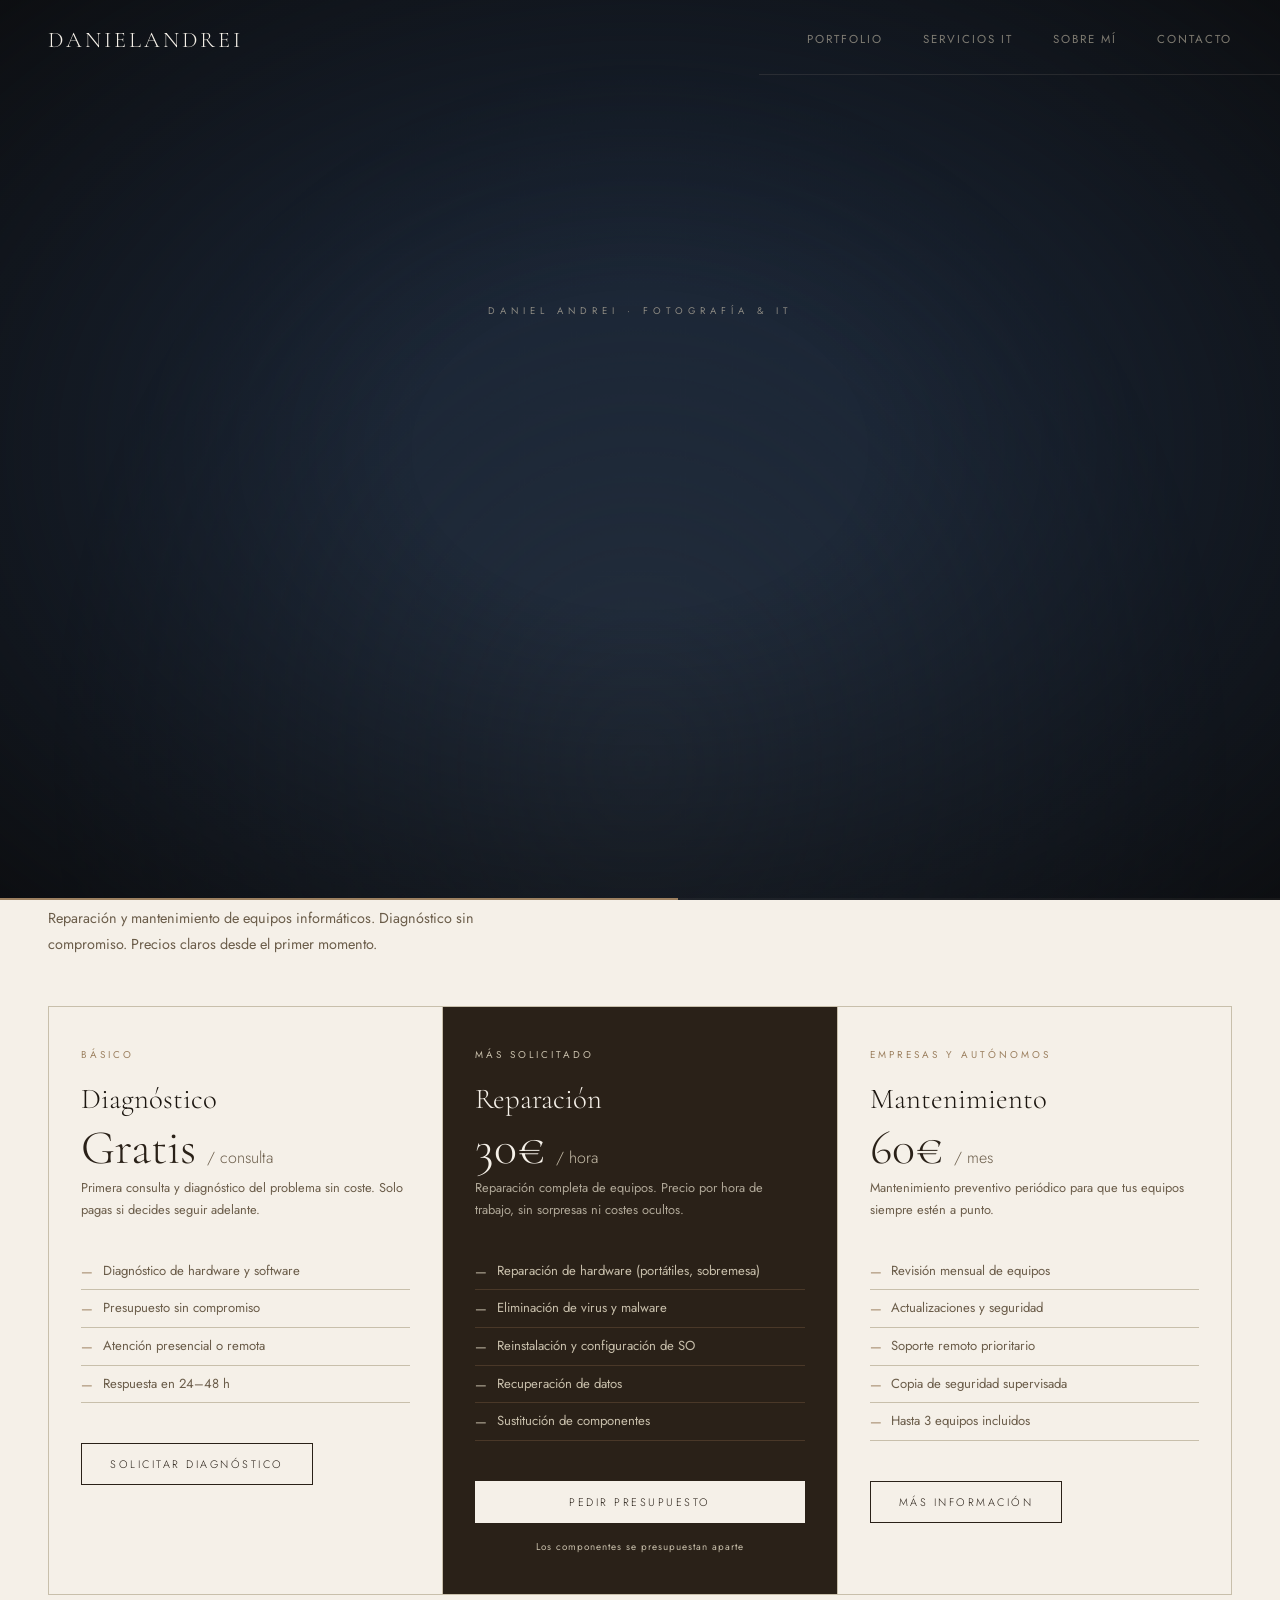
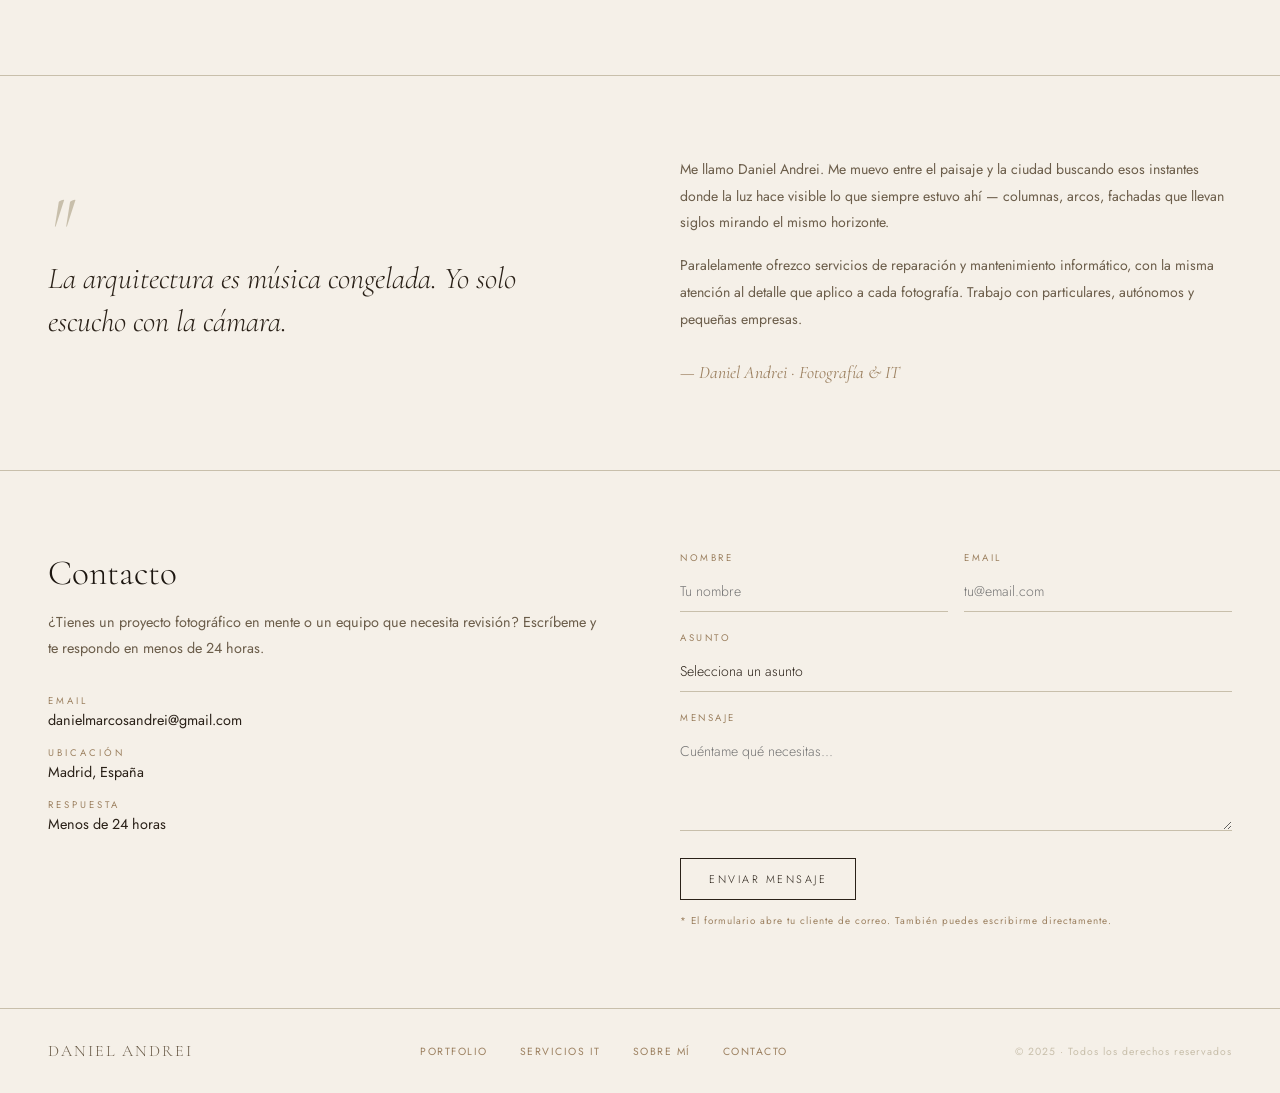
==== commit 038951d1: "same" ====
--- a/index.html
+++ b/index.html
@@ -41,7 +41,7 @@
       transition: transform 3s cubic-bezier(0.16,1,0.3,1), opacity 1.2s ease;
     }
     #ir-foto {
-      background-image: url('Img/urbano.jpg');
+      background-image: url('Img/Urbano.jpg');
       background-size: cover;
       background-position: center;
       transform: scale(2.2); opacity: 0;
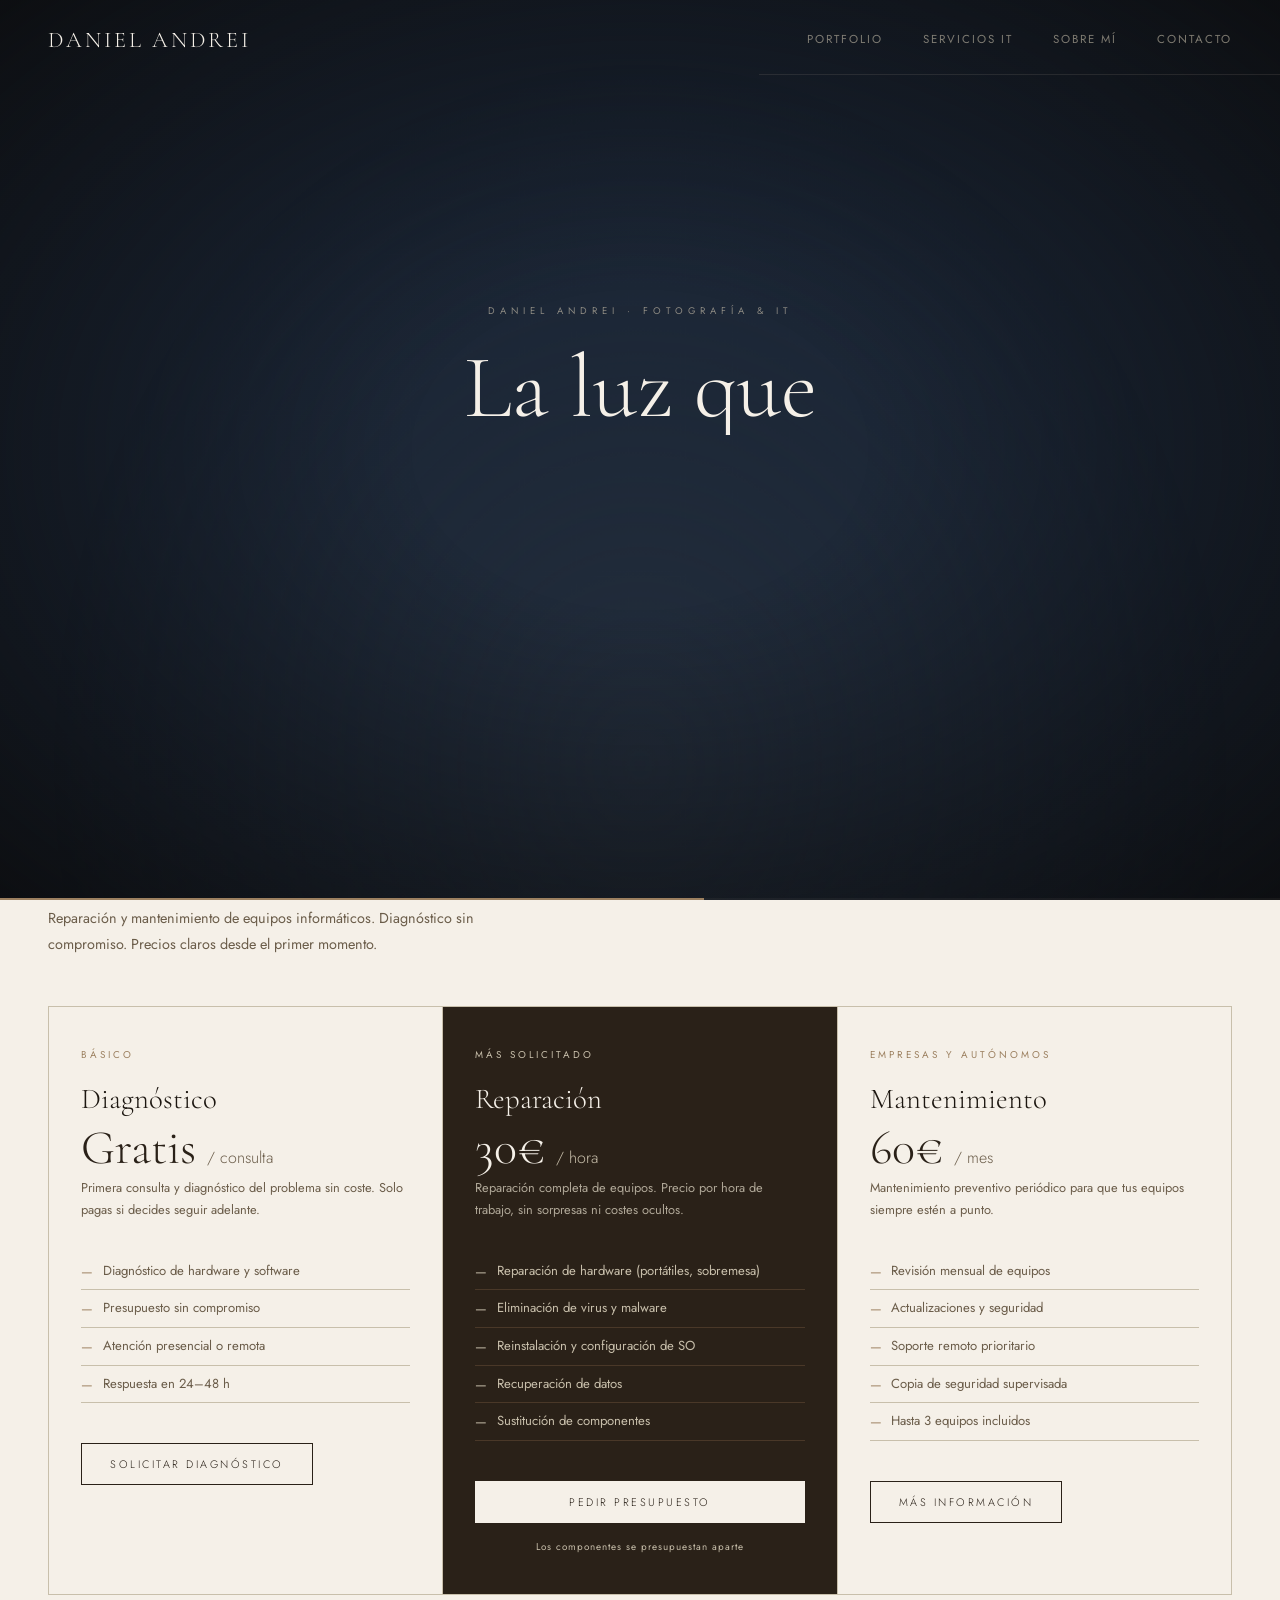
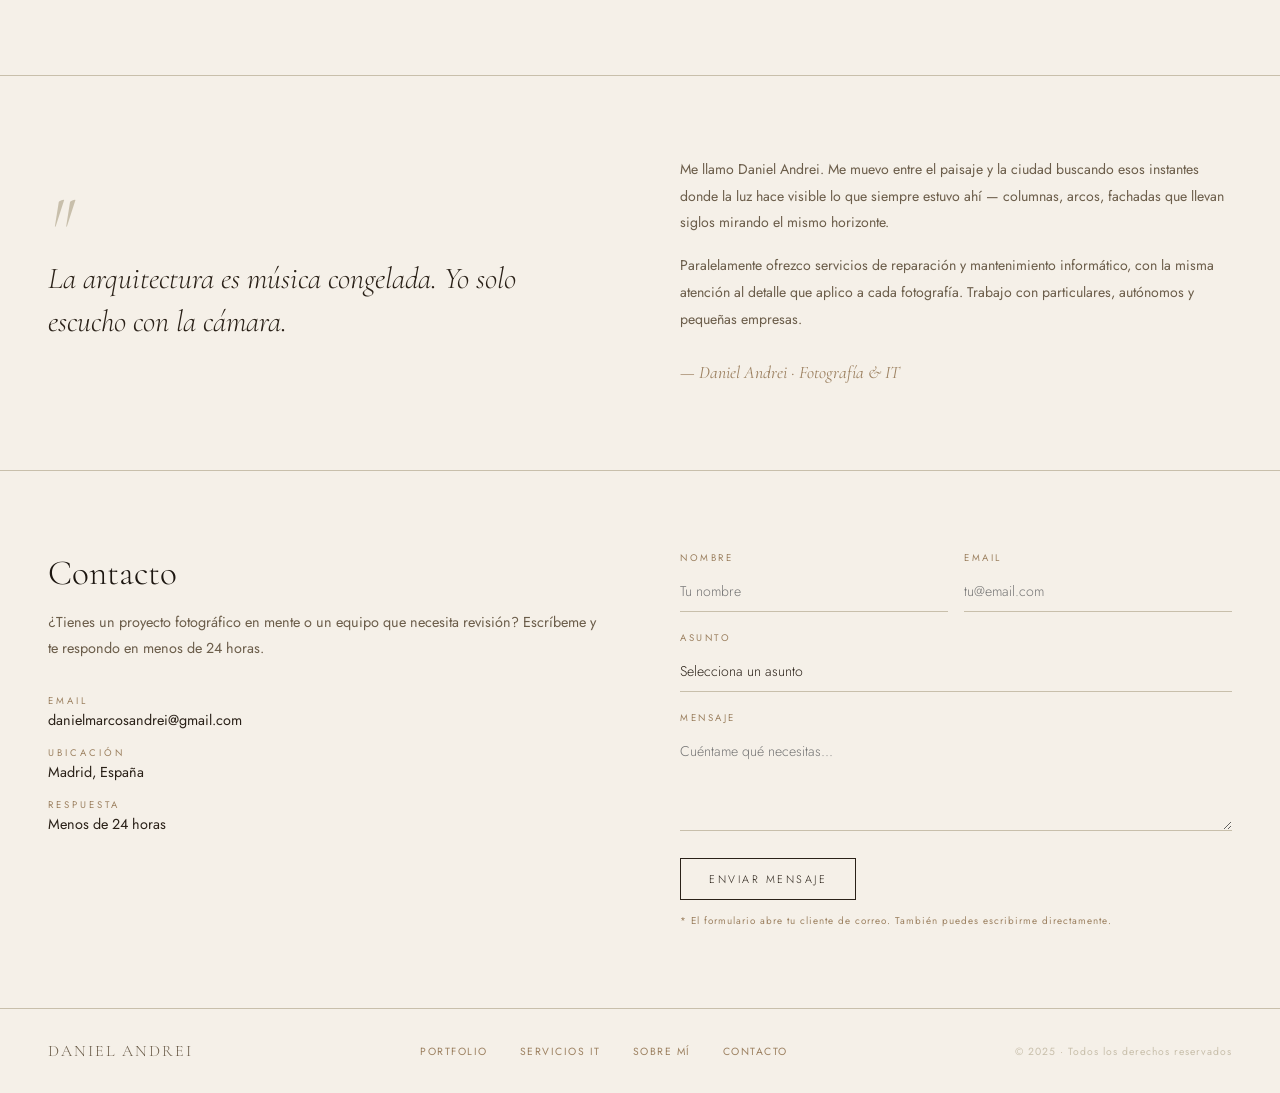
==== commit 95929857: "meh" ====
--- a/index.html
+++ b/index.html
@@ -148,7 +148,7 @@
 <body>
 
 <div id="hero-immersive">
-  <a href="#" class="nav-brand">Danielandrei</a>
+  <a href="#" class="nav-brand">Daniel Andrei</a>
   <nav>
     <ul class="nav-links">
       <li><a href="#portfolio">Portfolio</a></li>
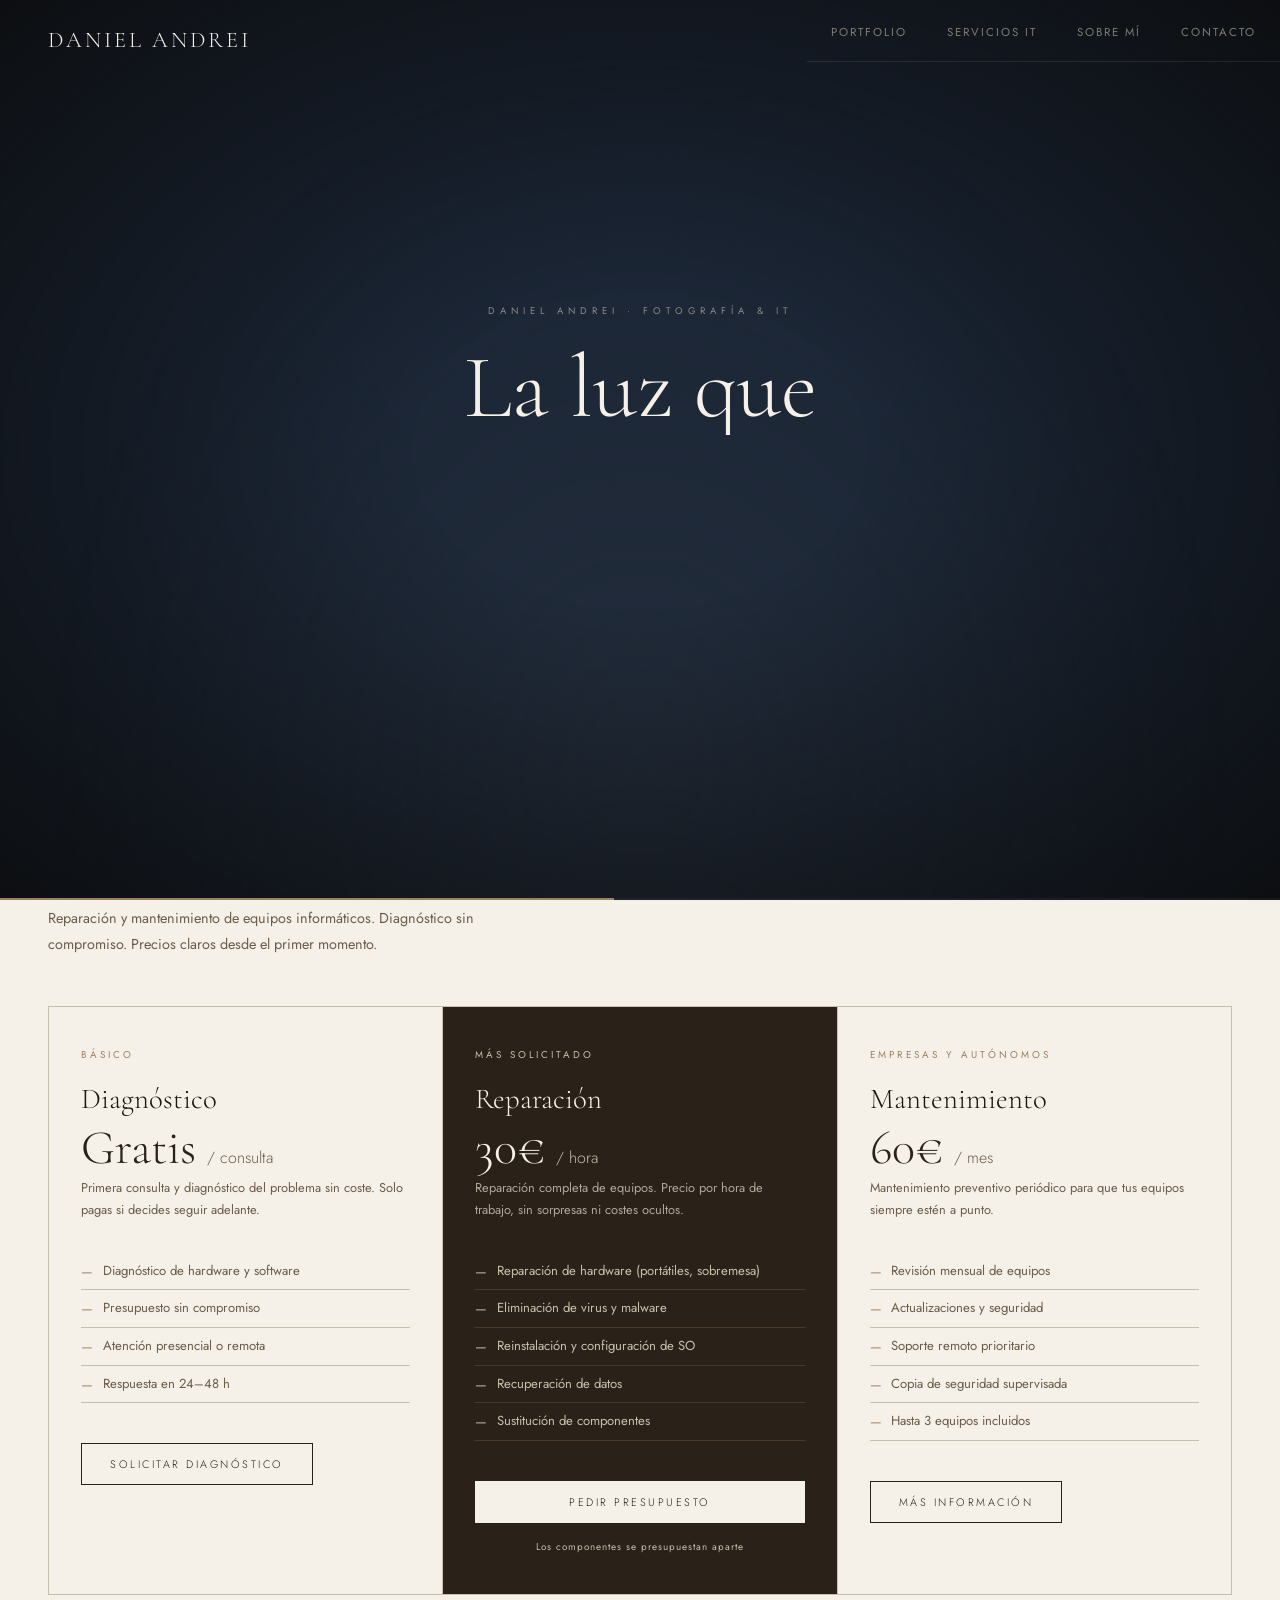
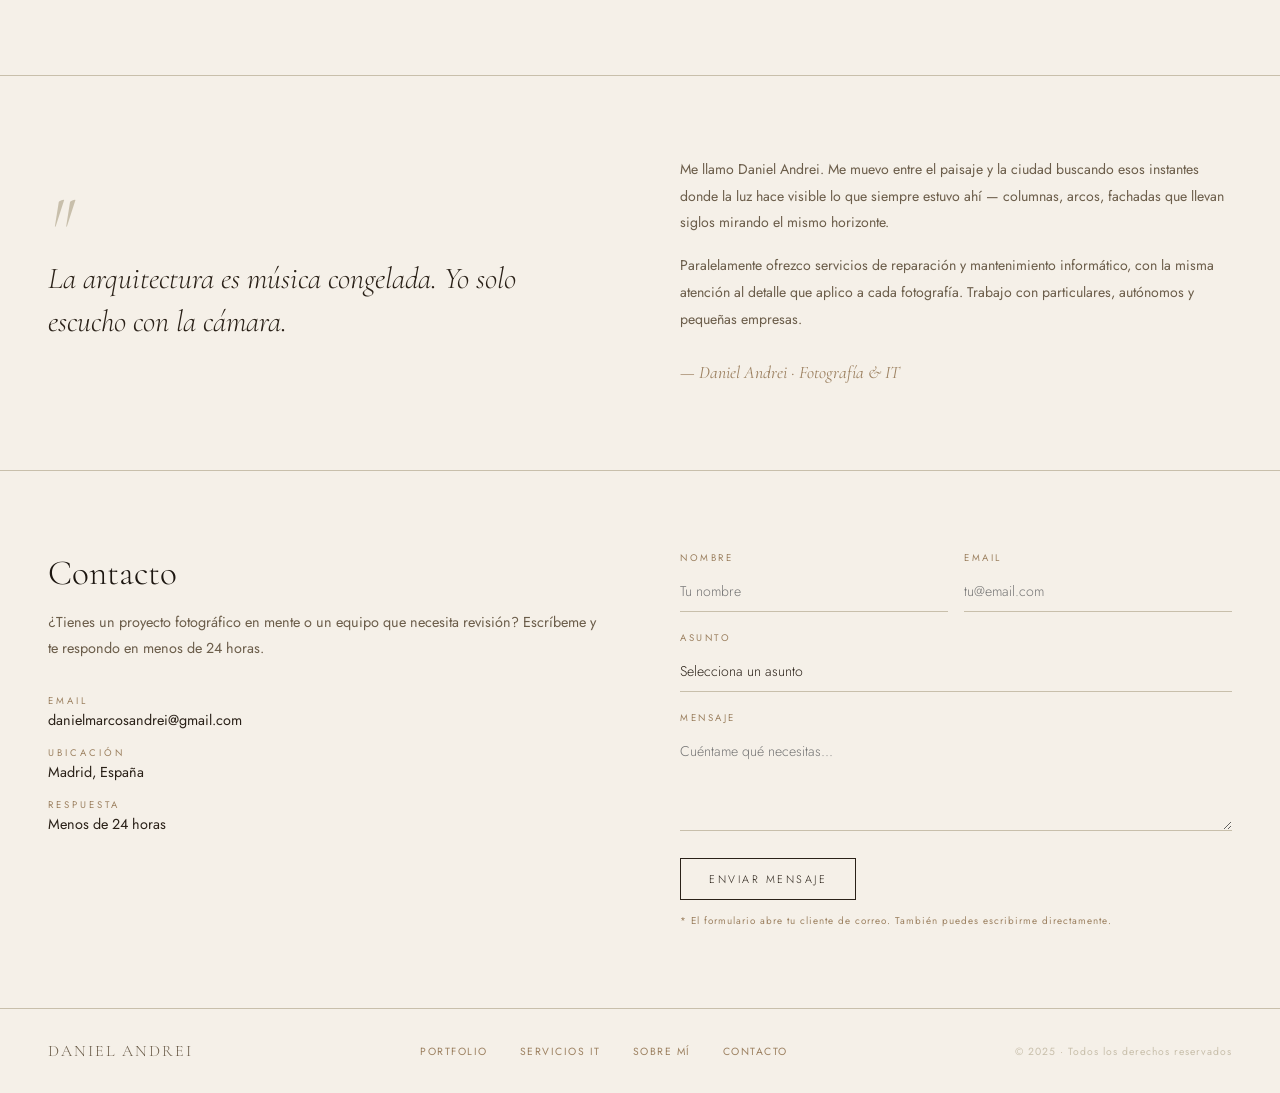
==== commit 66e05fdf: "same" ====
--- a/index.html
+++ b/index.html
@@ -25,9 +25,20 @@
       position: absolute; top: 0; right: 0; z-index: 50;
       background: transparent;
       border-bottom: 1px solid rgba(200,191,171,0.12);
-      padding: 1.6rem 3rem;
+      padding: 1.2rem 1.5rem;
       display: flex;
       align-items: center;
+      gap: 1rem;
+    }
+    #hero-immersive .nav-toggle {
+      display: none;
+      appearance: none;
+      border: none;
+      background: transparent;
+      color: #f5f0e8;
+      font-size: 1.5rem;
+      cursor: pointer;
+      padding: 0.2rem 0.4rem;
     }
     #hero-immersive .nav-links a { color: rgba(200,191,171,0.6); }
     #hero-immersive .nav-links a:hover { color: #f5f0e8; }
@@ -143,6 +154,102 @@
     #ir-barra { position: absolute; bottom: 0; left: 0; right: 0; height: 2px; background: rgba(200,191,171,0.06); z-index: 30; }
     #ir-barra-fill { height: 100%; width: 0; background: #9c8060; }
     a.series-card { display: block; text-decoration: none; color: inherit; }
+
+    @media (max-width: 900px) {
+      #hero-immersive { min-height: 85vh; }
+      #hero-immersive nav {
+        padding: 1rem 1.2rem;
+      }
+      #hero-immersive .nav-links {
+        gap: 1rem;
+        flex-wrap: wrap;
+        justify-content: flex-end;
+      }
+      #hero-immersive .nav-links a {
+        font-size: 0.68rem;
+      }
+      #ir-texto {
+        padding: 2rem 1.5rem 4rem;
+      }
+      .ir-linea {
+        font-size: clamp(2.5rem, 8vw, 4.2rem);
+      }
+      .ir-linea.italic {
+        font-size: clamp(2rem, 7vw, 3.5rem);
+      }
+      #ir-num { left: 1rem; }
+      #ir-dots { right: 1rem; }
+      #ir-barra { left: 1rem; right: 1rem; }
+    }
+
+    @media (max-width: 560px) {
+      #hero-immersive nav {
+        padding: 0.9rem 1rem;
+        position: relative;
+        justify-content: flex-end;
+      }
+      #hero-immersive .nav-toggle {
+        display: block;
+      }
+      #hero-immersive .nav-links {
+        gap: 0.7rem;
+        display: flex;
+        position: absolute;
+        top: 100%;
+        right: 0;
+        left: auto;
+        background: rgba(12, 9, 5, 0.96);
+        padding: 0 1rem;
+        border: 1px solid rgba(200,191,171,0.16);
+        border-radius: 0 0 0 10px;
+        flex-direction: column;
+        width: min(220px, 90vw);
+        box-shadow: 0 18px 40px rgba(0,0,0,0.25);
+        max-height: 0;
+        overflow: hidden;
+        opacity: 0;
+        visibility: hidden;
+        transform-origin: top right;
+        transform: scaleY(0.95);
+        transition: max-height 0.35s ease, opacity 0.35s ease, transform 0.35s ease;
+      }
+      #hero-immersive .nav-links.open {
+        max-height: 260px;
+        opacity: 1;
+        visibility: visible;
+        transform: scaleY(1);
+      }
+      #hero-immersive .nav-links li {
+        margin: 0;
+      }
+      #hero-immersive .nav-links a {
+        display: block;
+        padding: 0.7rem 0;
+        color: #f5f0e8;
+      }
+      .ir-texto {
+        padding: 1.5rem 1rem 3rem;
+      }
+      .ir-eyebrow,
+      .ir-sub {
+        font-size: 0.55rem;
+        letter-spacing: 3px;
+      }
+      .ir-linea {
+        font-size: clamp(2rem, 10vw, 3rem);
+      }
+      .ir-linea.italic {
+        font-size: clamp(1.7rem, 9vw, 2.4rem);
+      }
+      #ir-num,
+      #ir-dots {
+        bottom: 1rem;
+      }
+      #ir-scroll {
+        bottom: 0.8rem;
+      }
+      #ir-barra { left: 0.8rem; right: 0.8rem; }
+    }
   </style>
 </head>
 <body>
@@ -150,6 +257,7 @@
 <div id="hero-immersive">
   <a href="#" class="nav-brand">Daniel Andrei</a>
   <nav>
+    <button id="nav-toggle" class="nav-toggle" aria-label="Abrir menú">☰</button>
     <ul class="nav-links">
       <li><a href="#portfolio">Portfolio</a></li>
       <li><a href="#servicios-it">Servicios IT</a></li>
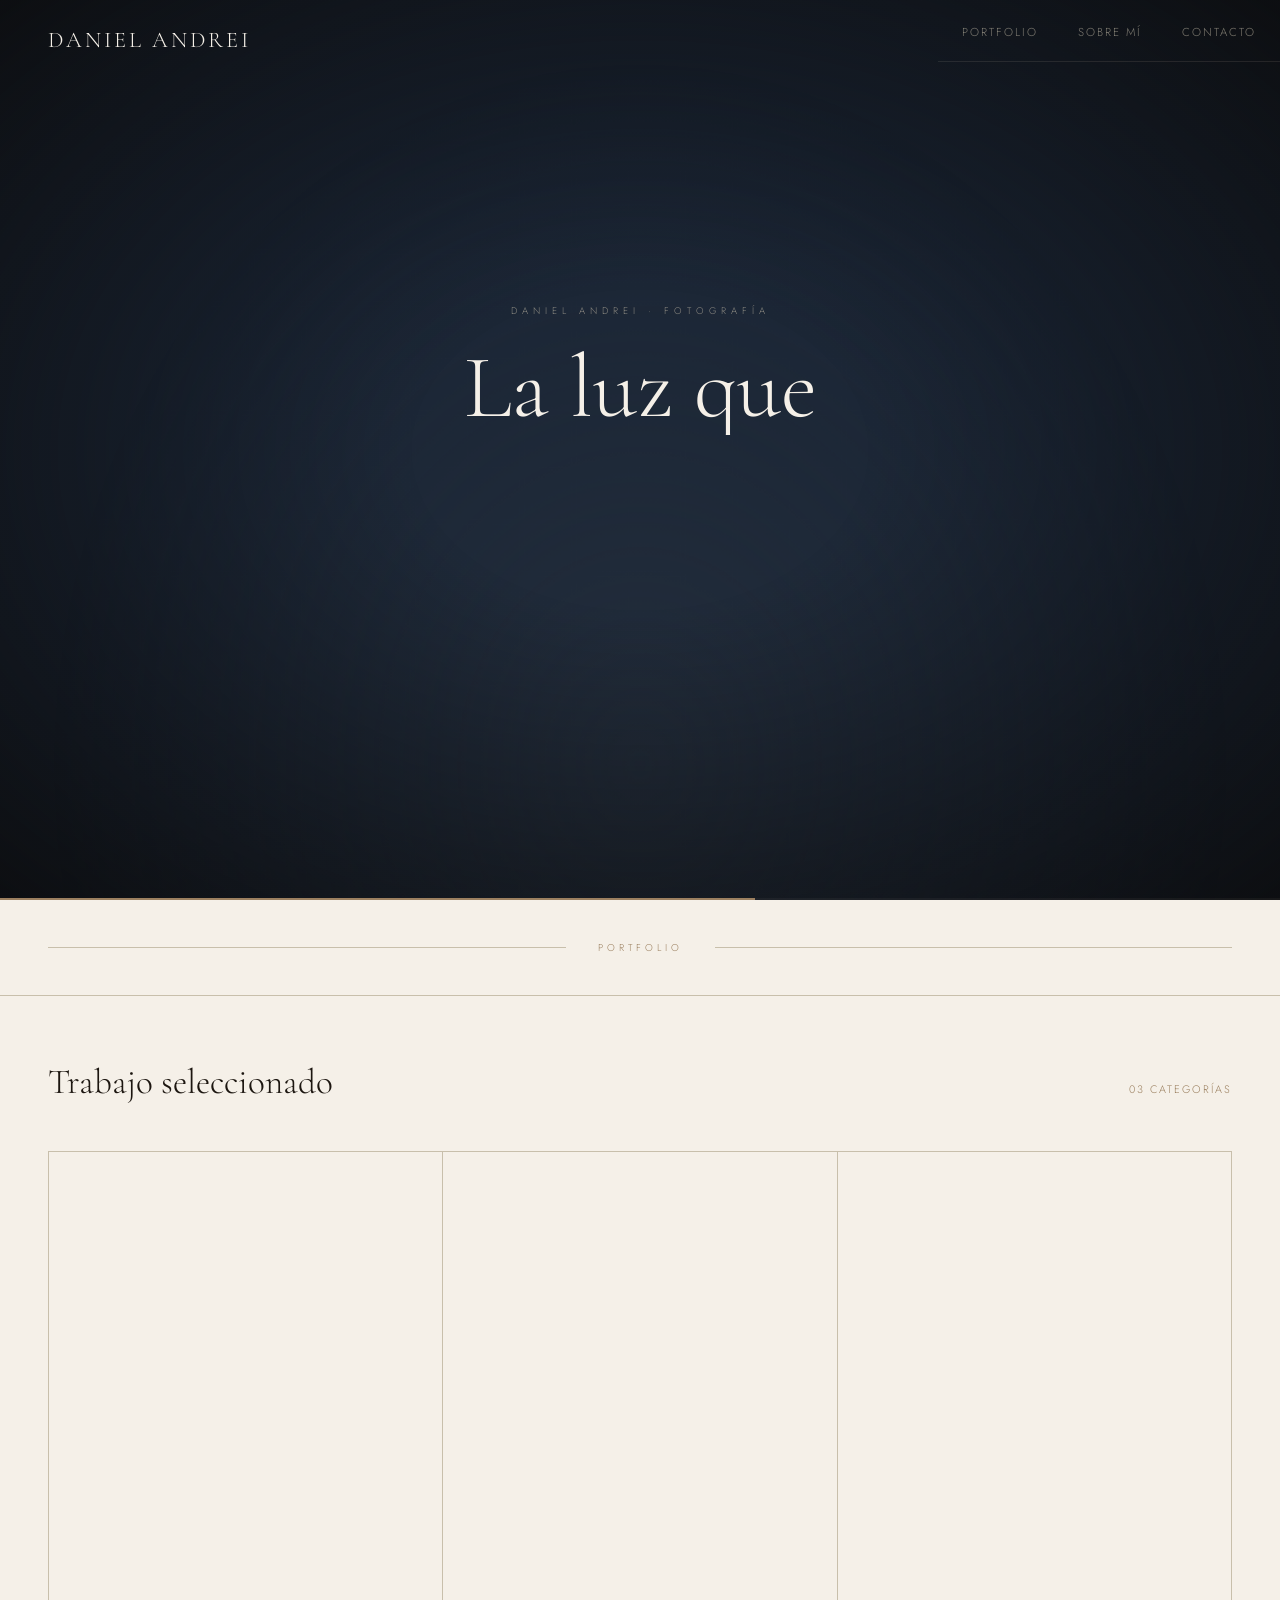
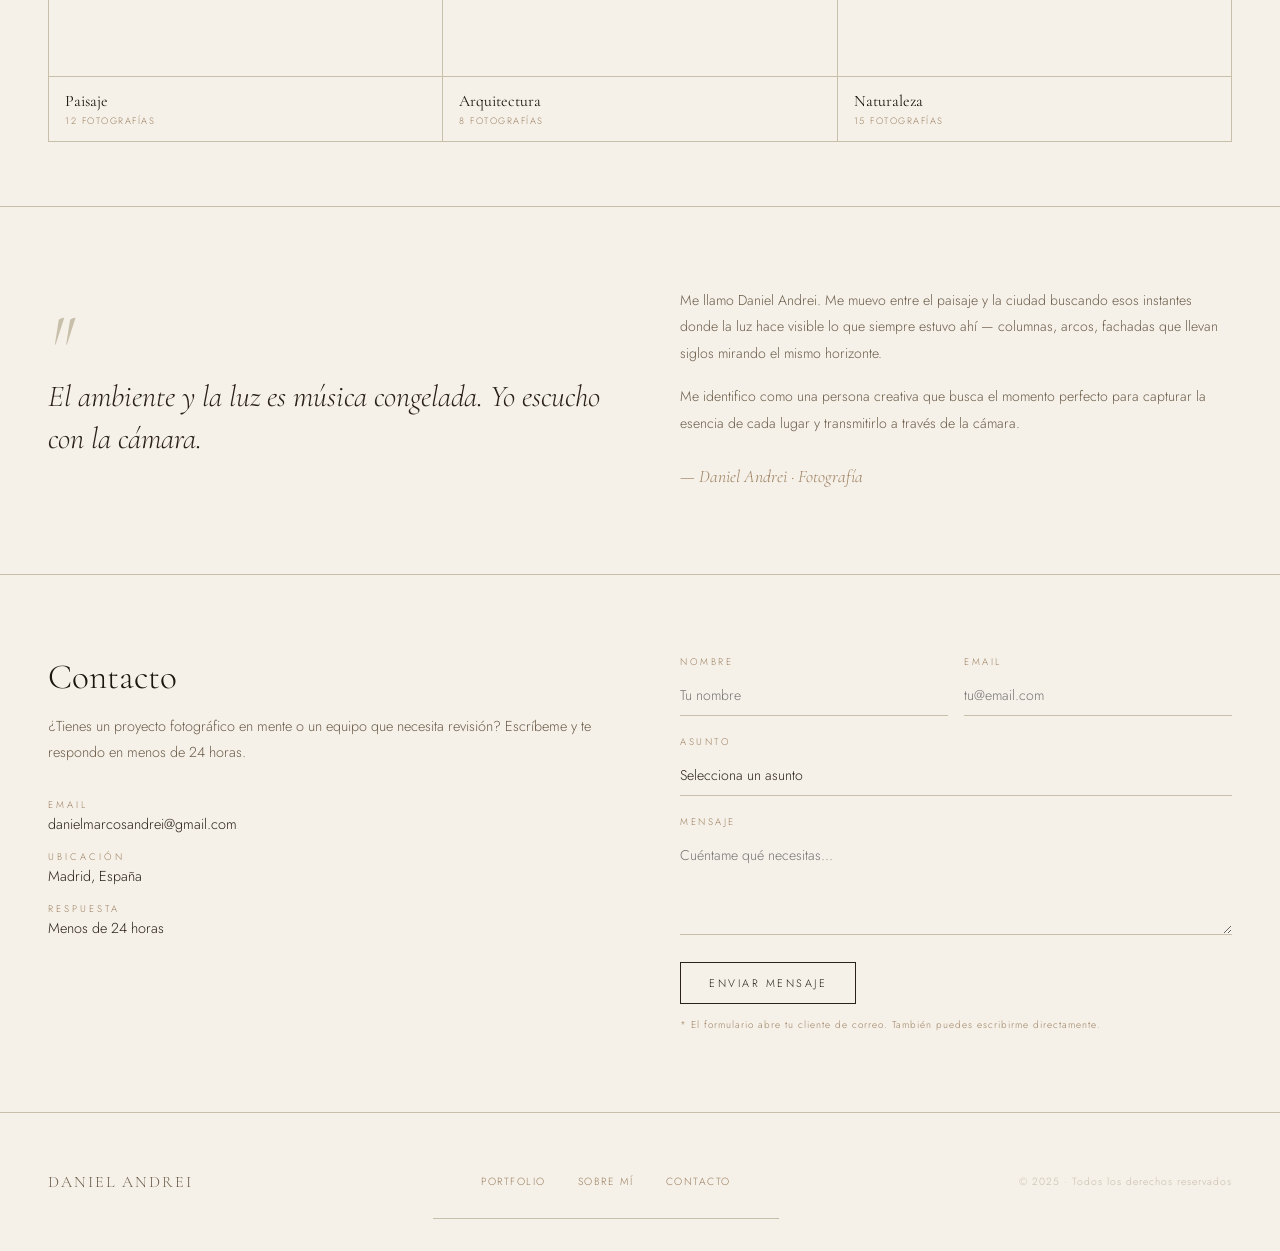
==== commit 532f3a45: "update" ====
--- a/index.html
+++ b/index.html
@@ -3,18 +3,16 @@
 <head>
   <meta charset="UTF-8" />
   <meta name="viewport" content="width=device-width, initial-scale=1.0" />
-  <title>Daniel Andrei · Fotografía & Servicios IT</title>
-  <meta name="description" content="Fotografía de paisaje, arquitectura y urbano. Servicios IT de reparación y mantenimiento. Daniel Andrei." />
+  <title>Daniel Andrei · Fotografía </title>
+  <meta name="description" content="Fotografía de paisaje, arquitectura y urbano. Daniel Andrei." />
   <link rel="preconnect" href="https://fonts.googleapis.com" />
   <link rel="preconnect" href="https://fonts.gstatic.com" crossorigin />
   <link href="https://fonts.googleapis.com/css2?family=Cormorant+Garamond:ital,wght@0,300;0,400;0,600;1,300;1,400&family=Jost:wght@300;400&display=swap" rel="stylesheet" />
   <link rel="stylesheet" href="styles.css" />
   <style>
     #hero-immersive {
-      position: fixed; top: 0; left: 0; width: 100%; height: 100vh;
-      min-height: 600px; overflow: hidden; background: #0c0905;
-      cursor: pointer; /* Indicar que es clickeable */
-      z-index: 1000;
+      position: relative; width: 100%; min-height: 100vh;
+      overflow: hidden; background: #0c0905;
     }
     #hero-immersive .nav-brand {
       position: absolute; top: 0; left: 0; z-index: 50;
@@ -52,10 +50,10 @@
       transition: transform 3s cubic-bezier(0.16,1,0.3,1), opacity 1.2s ease;
     }
     #ir-foto {
-      background-image: url('Img/Urbano.jpg');
+      background-image: url('SPaisajeFondo.jpg');
       background-size: cover;
       background-position: center;
-      transform: scale(2.2); opacity: 0;
+      transform: scale(1.5); opacity: 0;
       transition: transform 3s cubic-bezier(0.16,1,0.3,1) 0.1s, opacity 1s ease 0.1s;
     }
     #ir-niebla {
@@ -154,6 +152,10 @@
     #ir-barra { position: absolute; bottom: 0; left: 0; right: 0; height: 2px; background: rgba(200,191,171,0.06); z-index: 30; }
     #ir-barra-fill { height: 100%; width: 0; background: #9c8060; }
     a.series-card { display: block; text-decoration: none; color: inherit; }
+
+    .oculto {
+      display: none !important;
+    }
 
     @media (max-width: 900px) {
       #hero-immersive { min-height: 85vh; }
@@ -260,7 +262,6 @@
     <button id="nav-toggle" class="nav-toggle" aria-label="Abrir menú">☰</button>
     <ul class="nav-links">
       <li><a href="#portfolio">Portfolio</a></li>
-      <li><a href="#servicios-it">Servicios IT</a></li>
       <li><a href="#sobre-mi">Sobre mí</a></li>
       <li><a href="#contacto">Contacto</a></li>
     </ul>
@@ -275,13 +276,13 @@
   <div class="ir-mask" id="ir-br"></div>
   <div id="ir-cruz"><div class="ir-cruz-h"></div><div class="ir-cruz-v"></div></div>
   <div id="ir-texto">
-    <div class="ir-eyebrow" id="ir-eyebrow">Daniel Andrei · Fotografía & IT</div>
+    <div class="ir-eyebrow" id="ir-eyebrow">Daniel Andrei · Fotografía </div>
     <div class="ir-clip"><span class="ir-linea" id="ir-l1">La luz que</span></div>
     <div class="ir-clip"><span class="ir-linea italic" id="ir-l2">detiene el tiempo</span></div>
     <div class="ir-divider" id="ir-div"></div>
-    <div class="ir-sub" id="ir-sub">Paisaje · Arquitectura · Urbano · Servicios IT</div>
-  </div>
-  <div id="ir-num">001 · Benidorm, 2024</div>
+    <div class="ir-sub" id="ir-sub">Paisaje · Arquitectura · Urbano ·</div>
+  </div>
+  <div id="ir-num">001 · Salzburgo, 2026</div>
   <div id="ir-dots">
     <div class="ir-dot activo"></div>
     <div class="ir-dot"></div>
@@ -299,14 +300,14 @@
 
 <div class="divider">
   <div class="divider-line"></div>
-  <span class="divider-text">Portfolio y servicios</span>
+  <span class="divider-text">Portfolio</span>
   <div class="divider-line"></div>
 </div>
 
 <section class="series" id="portfolio">
   <div class="series-header">
     <h2 class="section-title">Trabajo seleccionado</h2>
-    <span class="series-count">04 categorías</span>
+    <span class="series-count">03 categorías</span>
   </div>
   <div class="series-grid">
 
@@ -330,18 +331,10 @@
       </div>
       <div class="card-meta"><div class="card-meta-title">Naturaleza</div><div class="card-meta-sub">15 fotografías</div></div>
     </a>
-
-    <a href="#servicios-it" class="series-card card-4">
-      <div class="color-block">
-        <div class="card-overlay"><div class="card-label">Diagnóstico y reparación</div><div class="card-sub">Hardware · Software · Equipos</div></div>
-      </div>
-      <div class="card-meta"><div class="card-meta-title">Servicios IT</div><div class="card-meta-sub">Reparación y mantenimiento</div></div>
-    </a>
-
   </div>
 </section>
 
-<section class="pricing-section" id="servicios-it">
+<section class="pricing-section oculto" id="servicios-it">
   <div class="pricing-header">
     <h2 class="section-title">Servicios IT</h2>
     <p>Reparación y mantenimiento de equipos informáticos. Diagnóstico sin compromiso. Precios claros desde el primer momento.</p>
@@ -393,11 +386,11 @@
 </section>
 
 <section class="about-strip" id="sobre-mi">
-  <blockquote class="about-quote">La arquitectura es música congelada. Yo solo escucho con la cámara.</blockquote>
+  <blockquote class="about-quote">El ambiente y la luz es música congelada. Yo escucho con la cámara.</blockquote>
   <div class="about-body">
     <p>Me llamo Daniel Andrei. Me muevo entre el paisaje y la ciudad buscando esos instantes donde la luz hace visible lo que siempre estuvo ahí — columnas, arcos, fachadas que llevan siglos mirando el mismo horizonte.</p>
-    <p>Paralelamente ofrezco servicios de reparación y mantenimiento informático, con la misma atención al detalle que aplico a cada fotografía. Trabajo con particulares, autónomos y pequeñas empresas.</p>
-    <div class="about-sig">— Daniel Andrei · Fotografía & IT</div>
+    <p>Me identifico como una persona creativa que busca el momento perfecto para capturar la esencia de cada lugar y transmitirlo a través de la cámara.</p>
+    <div class="about-sig">— Daniel Andrei · Fotografía </div>
   </div>
 </section>
 
@@ -437,8 +430,6 @@
         <select id="asunto" name="asunto">
           <option value="">Selecciona un asunto</option>
           <option value="fotografia">Proyecto fotográfico</option>
-          <option value="reparacion">Reparación de equipo</option>
-          <option value="mantenimiento">Mantenimiento IT</option>
           <option value="otro">Otro</option>
         </select>
       </div>
@@ -459,7 +450,6 @@
   <span class="footer-brand">Daniel Andrei</span>
   <nav class="footer-links">
     <a href="#portfolio">Portfolio</a>
-    <a href="#servicios-it">Servicios IT</a>
     <a href="#sobre-mi">Sobre mí</a>
     <a href="#contacto">Contacto</a>
   </nav>
--- a/styles.css
+++ b/styles.css
@@ -28,7 +28,7 @@
   background: var(--cream);
   color: var(--ink);
   font-family: 'Jost', sans-serif;
-}
+
   font-weight: 300;
   overflow-x: hidden;
 }
@@ -258,7 +258,7 @@
 
 .series-grid {
   display: grid;
-  grid-template-columns: repeat(4, 1fr);
+  grid-template-columns: repeat(auto-fit, minmax(280px, 1fr));
   gap: 1px;
   background: var(--stone);
   border: 1px solid var(--stone);
@@ -297,16 +297,13 @@
   background-size: cover;
   background-position: center;
 }
-.card-4 .color-block {
   background-image: url('Img/Tecnico IT.jpg');
   background-size: cover;
   background-position: center;
-}
 
 .card-1 { animation-delay: 0s; }
 .card-2 { animation-delay: 0.2s; }
 .card-3 { animation-delay: 0.4s; }
-.card-4 { animation-delay: 0.6s; }
 
 .card-pattern {
   position: absolute;
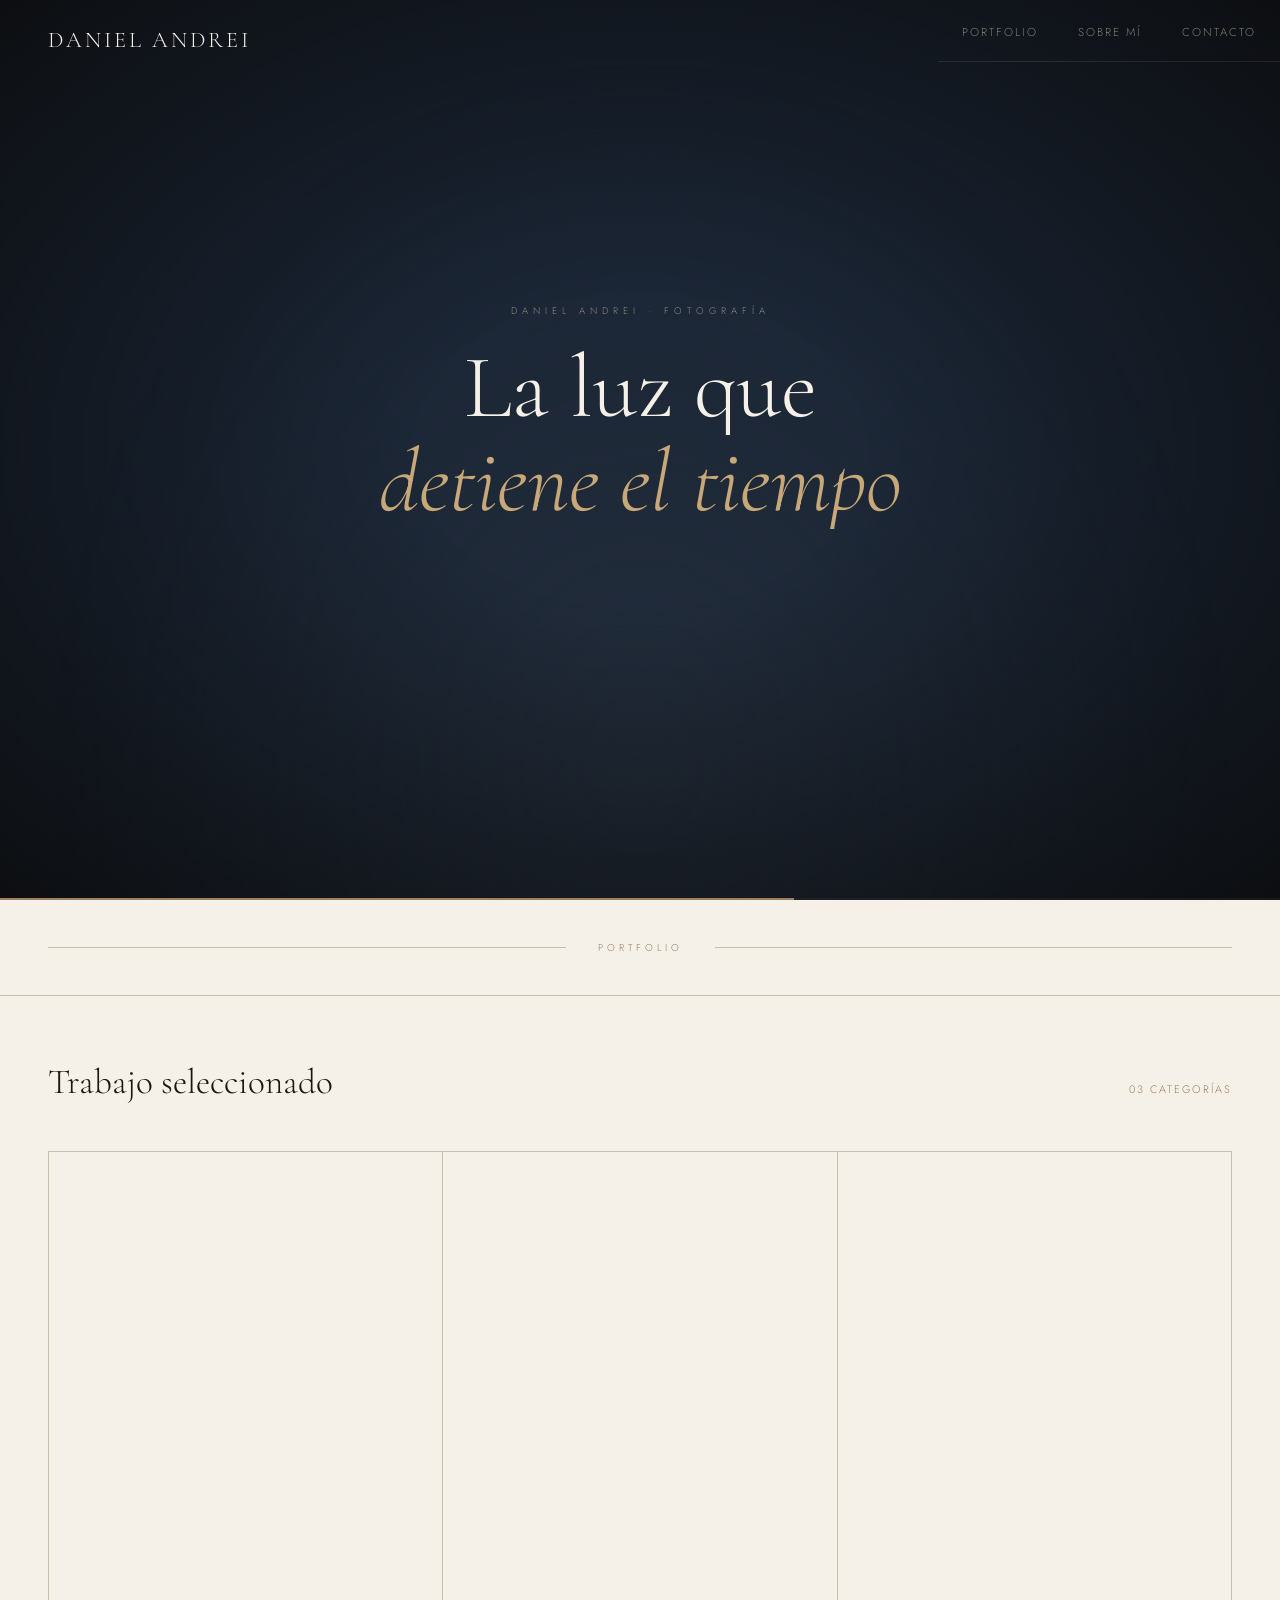
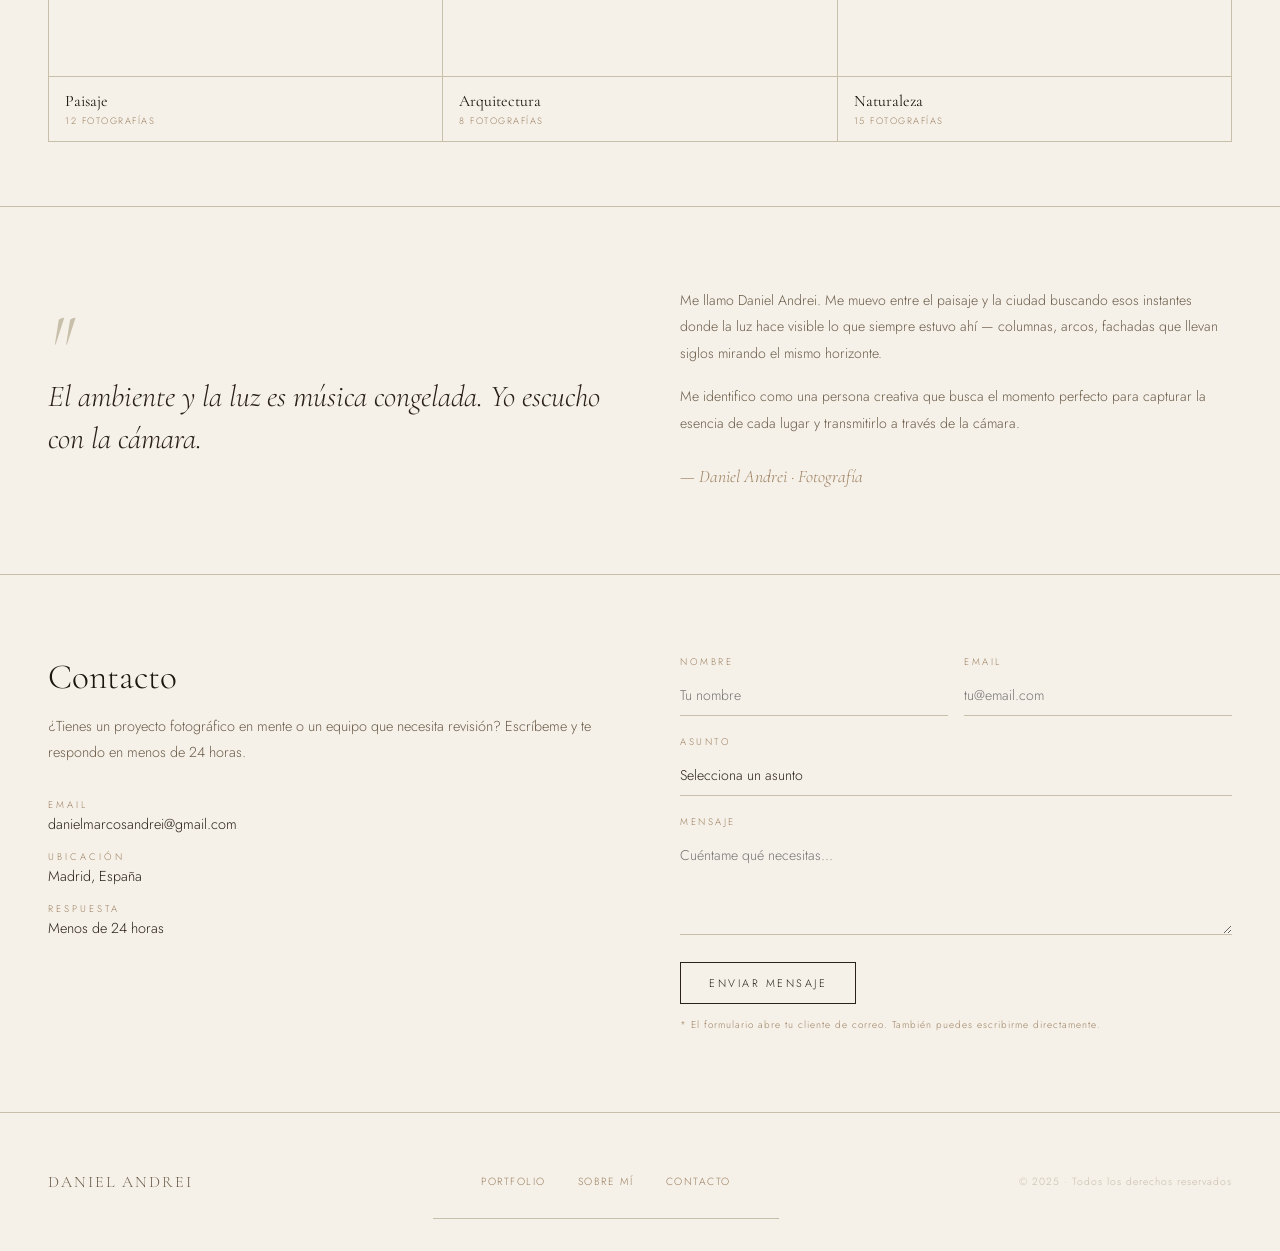
==== commit cbc23bdd: "FOTOS" ====
--- a/index.html
+++ b/index.html
@@ -311,7 +311,7 @@
   </div>
   <div class="series-grid">
 
-    <a href="galeria-paisaje.html" class="series-card card-1">
+    <a href="galeria Paisaje.html" class="series-card card-1">
       <div class="color-block">
         <div class="card-overlay"><div class="card-label">Ciudad vertical</div><div class="card-sub">Benidorm · 2026</div></div>
       </div>
@@ -325,7 +325,7 @@
       <div class="card-meta"><div class="card-meta-title">Arquitectura</div><div class="card-meta-sub">8 fotografías</div></div>
     </a>
 
-    <a href="galeria-naturaleza.html" class="series-card card-3">
+    <a href="galeria Naturaleza.html" class="series-card card-3">
       <div class="color-block">
         <div class="card-overlay"><div class="card-label">Peace</div><div class="card-sub">Salzburgo · 2026</div></div>
       </div>
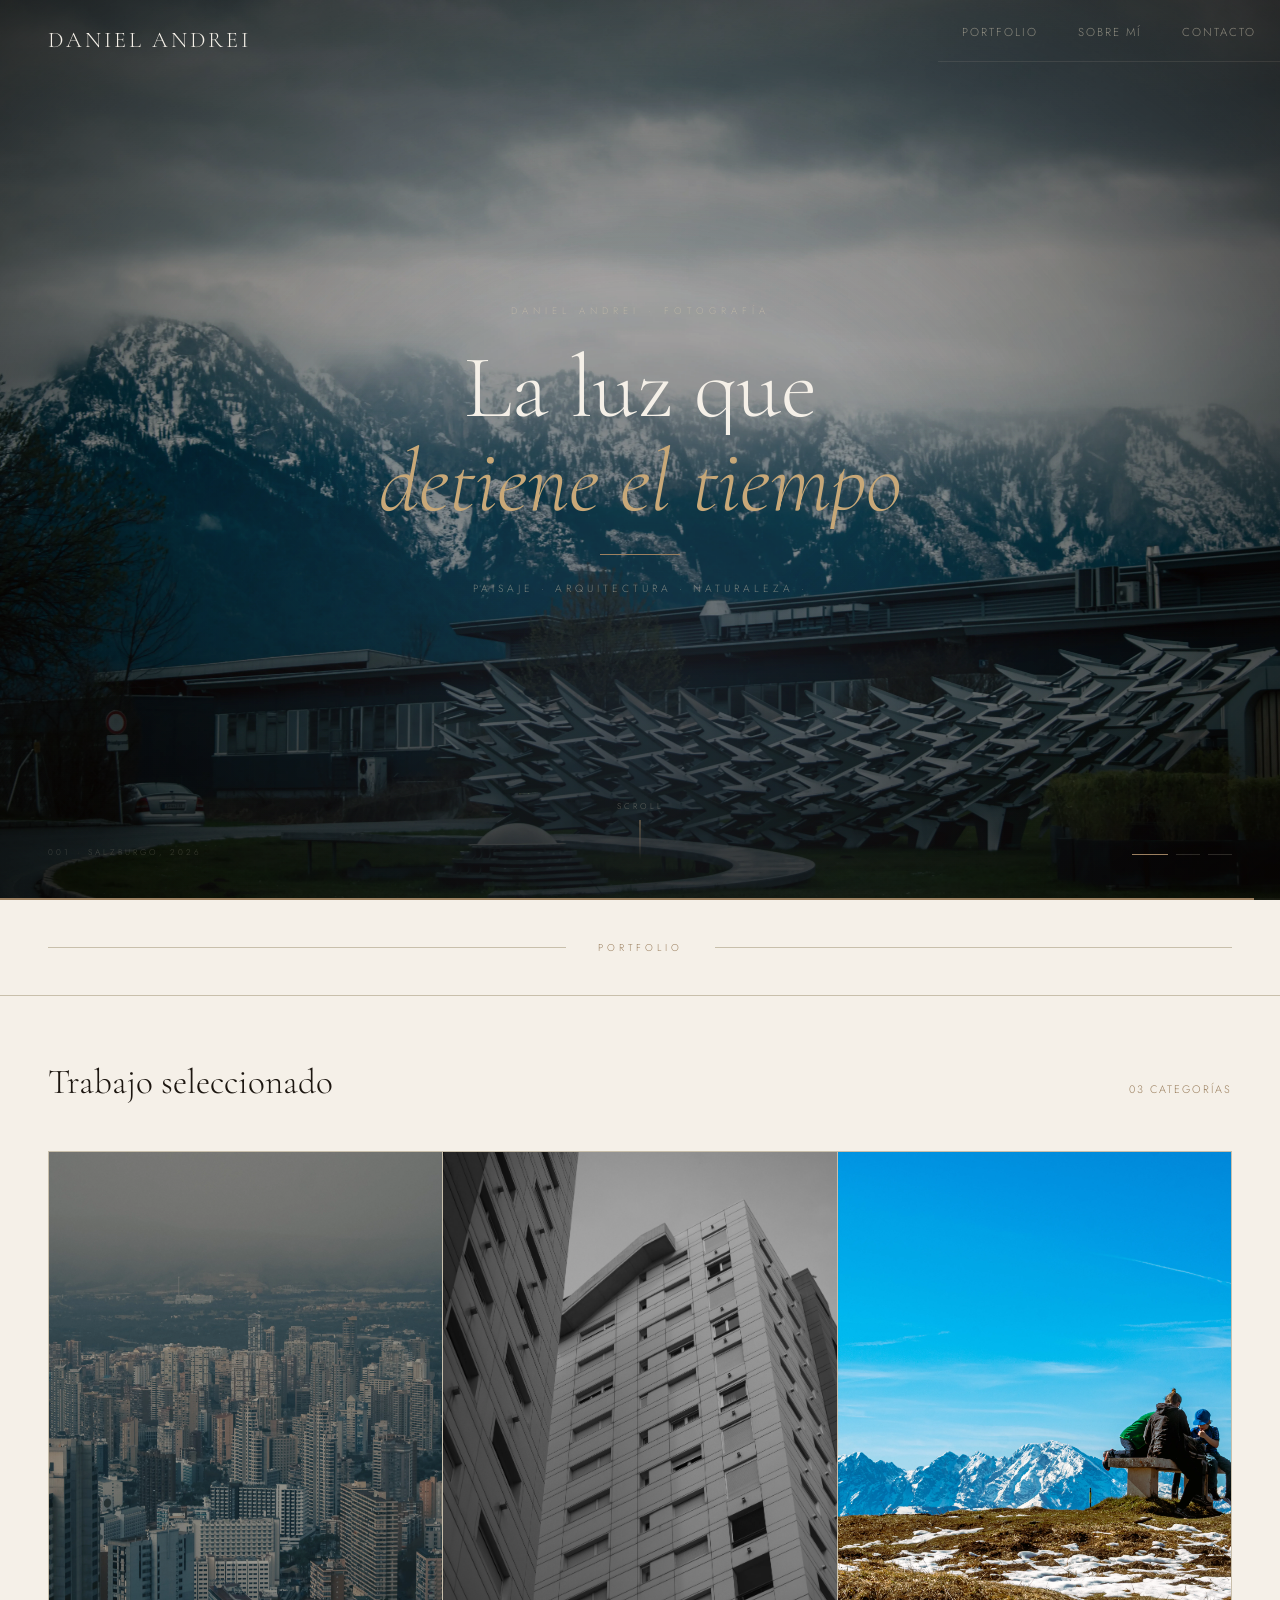
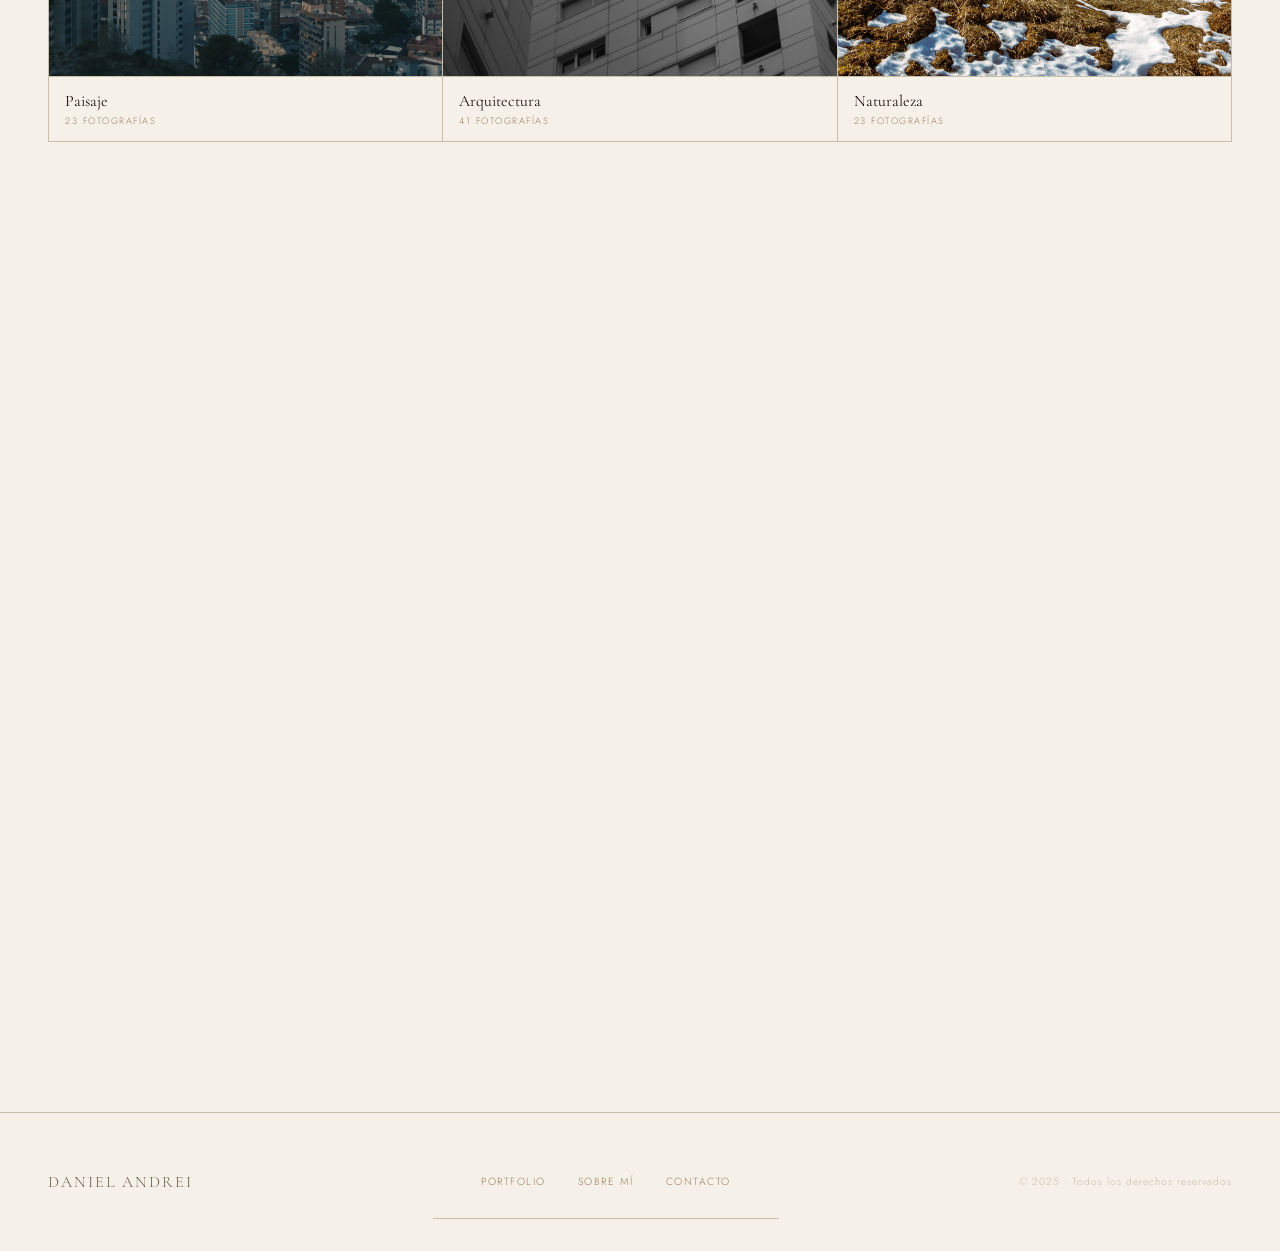
==== commit 349cf6f3: "Update" ====
--- a/index.html
+++ b/index.html
@@ -50,7 +50,7 @@
       transition: transform 3s cubic-bezier(0.16,1,0.3,1), opacity 1.2s ease;
     }
     #ir-foto {
-      background-image: url('SPaisajeFondo.jpg');
+      background-image: url('SPaisajeFondo.webp');
       background-size: cover;
       background-position: center;
       transform: scale(1.5); opacity: 0;
@@ -280,7 +280,7 @@
     <div class="ir-clip"><span class="ir-linea" id="ir-l1">La luz que</span></div>
     <div class="ir-clip"><span class="ir-linea italic" id="ir-l2">detiene el tiempo</span></div>
     <div class="ir-divider" id="ir-div"></div>
-    <div class="ir-sub" id="ir-sub">Paisaje · Arquitectura · Urbano ·</div>
+    <div class="ir-sub" id="ir-sub">Paisaje · Arquitectura · Naturaleza  ·</div>
   </div>
   <div id="ir-num">001 · Salzburgo, 2026</div>
   <div id="ir-dots">
@@ -315,21 +315,21 @@
       <div class="color-block">
         <div class="card-overlay"><div class="card-label">Ciudad vertical</div><div class="card-sub">Benidorm · 2026</div></div>
       </div>
-      <div class="card-meta"><div class="card-meta-title">Paisaje</div><div class="card-meta-sub">12 fotografías</div></div>
+      <div class="card-meta"><div class="card-meta-title">Paisaje</div><div class="card-meta-sub">23 fotografías</div></div>
     </a>
 
     <a href="galeria-arquitectura.html" class="series-card card-2">
       <div class="color-block">
         <div class="card-overlay"><div class="card-label">Luz y sombra</div><div class="card-sub">Benidorm · 2026</div></div>
       </div>
-      <div class="card-meta"><div class="card-meta-title">Arquitectura</div><div class="card-meta-sub">8 fotografías</div></div>
+      <div class="card-meta"><div class="card-meta-title">Arquitectura</div><div class="card-meta-sub">41 fotografías</div></div>
     </a>
 
     <a href="galeria Naturaleza.html" class="series-card card-3">
       <div class="color-block">
         <div class="card-overlay"><div class="card-label">Peace</div><div class="card-sub">Salzburgo · 2026</div></div>
       </div>
-      <div class="card-meta"><div class="card-meta-title">Naturaleza</div><div class="card-meta-sub">15 fotografías</div></div>
+      <div class="card-meta"><div class="card-meta-title">Naturaleza</div><div class="card-meta-sub">23 fotografías</div></div>
     </a>
   </div>
 </section>
--- a/styles.css
+++ b/styles.css
@@ -283,21 +283,21 @@
 }
 
 .card-1 .color-block {
-  background-image: url('Img/Urbano.jpg');
+  background-image: url('Img/Urbano.webp');
   background-size: cover;
   background-position: center;
 }
 .card-2 .color-block {
-  background-image: url('Img/Arquitectura.jpg');
+  background-image: url('Img/Arquitectura.webp');
   background-size: cover;
   background-position: center;
 }
 .card-3 .color-block {
-  background-image: url('Img/Naturaleza.jpg');
+  background-image: url('Img/Naturaleza.webp');
   background-size: cover;
   background-position: center;
 }
-  background-image: url('Img/Tecnico IT.jpg');
+  background-image: url('Img/Tecnico IT.webp');
   background-size: cover;
   background-position: center;
 
